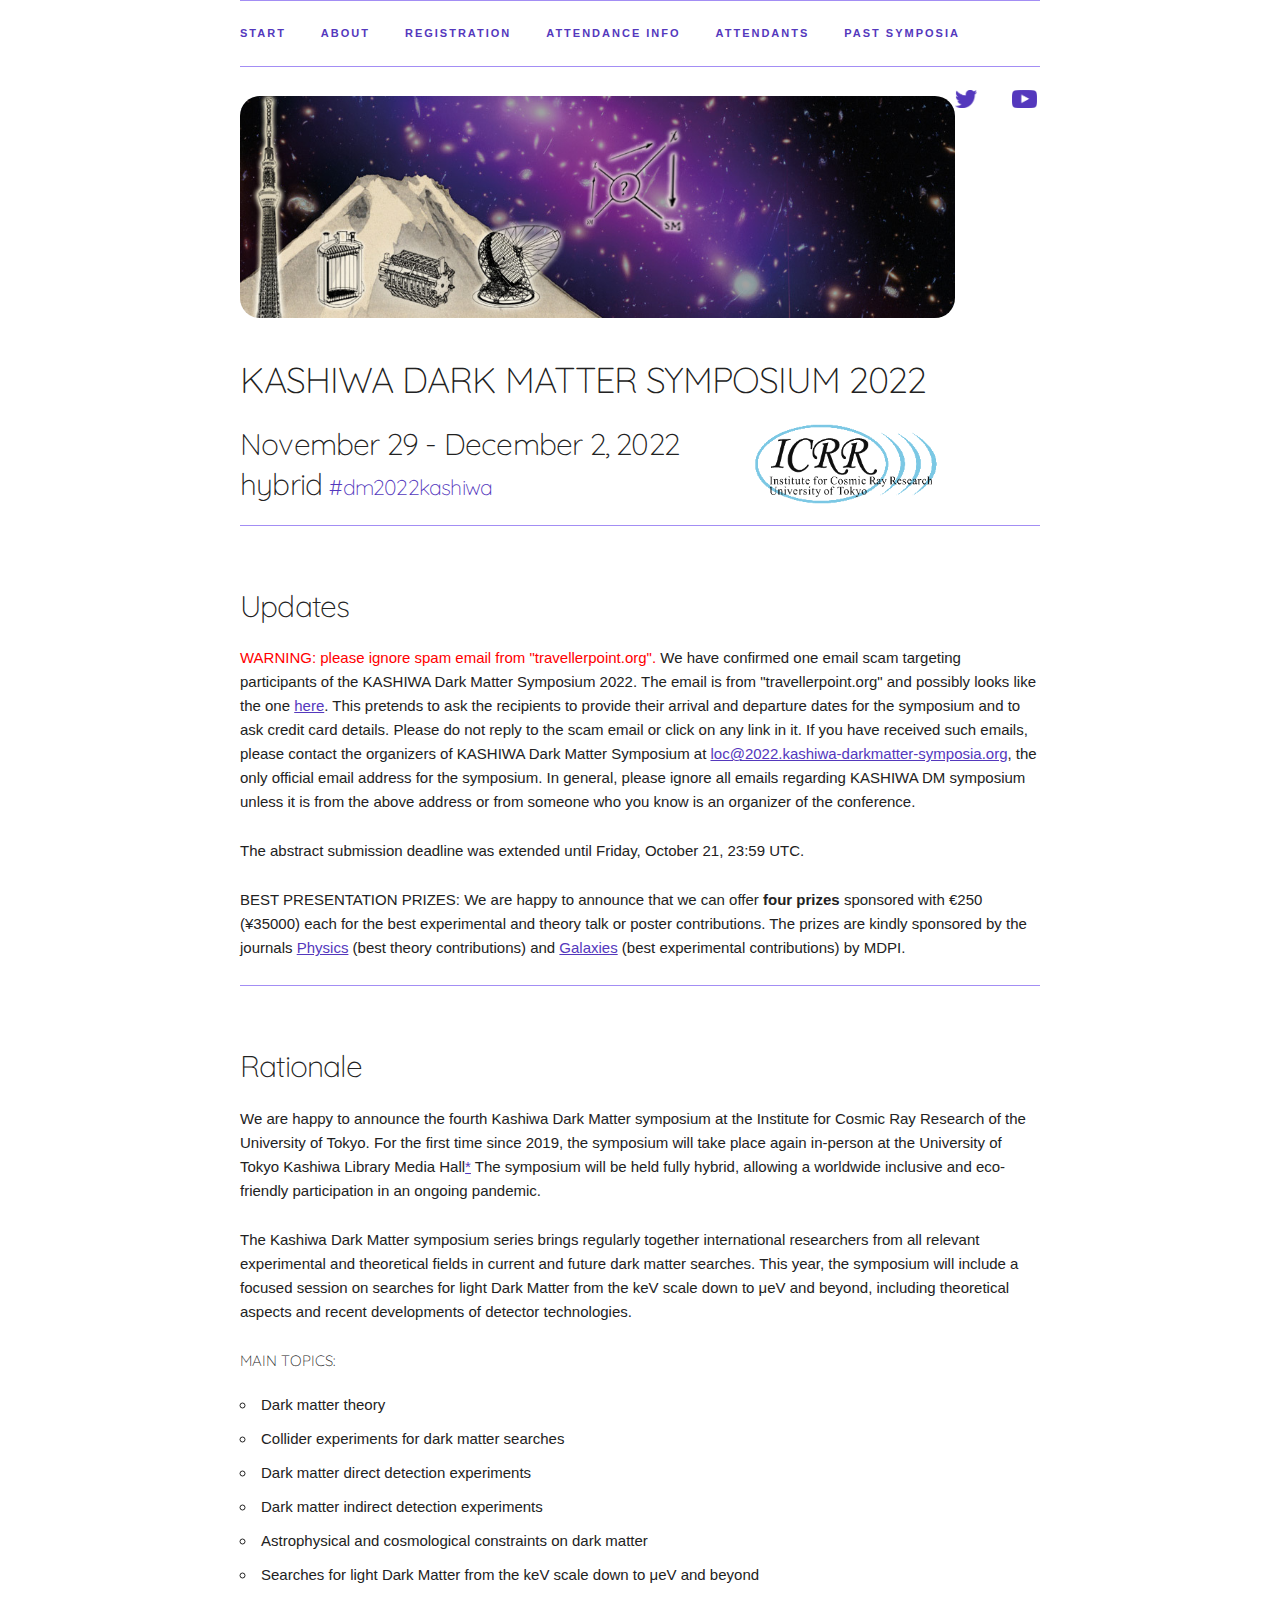
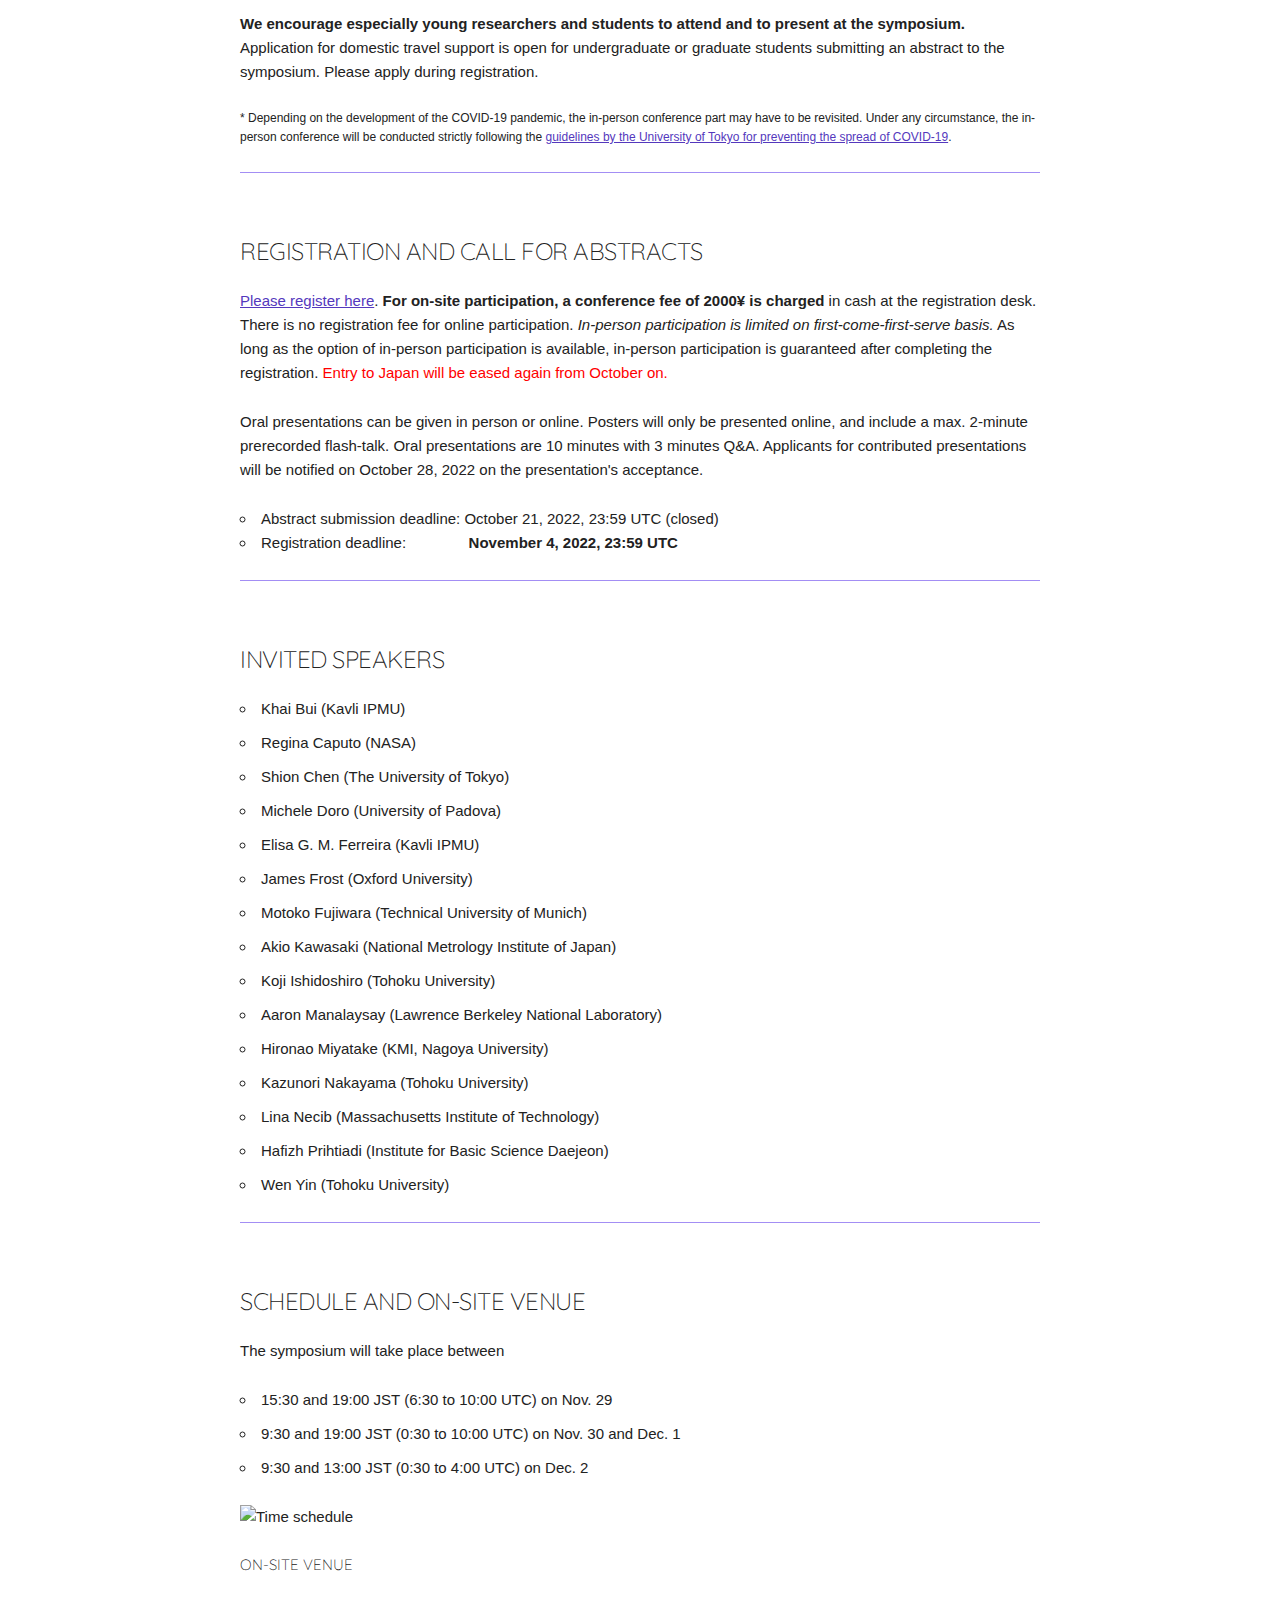
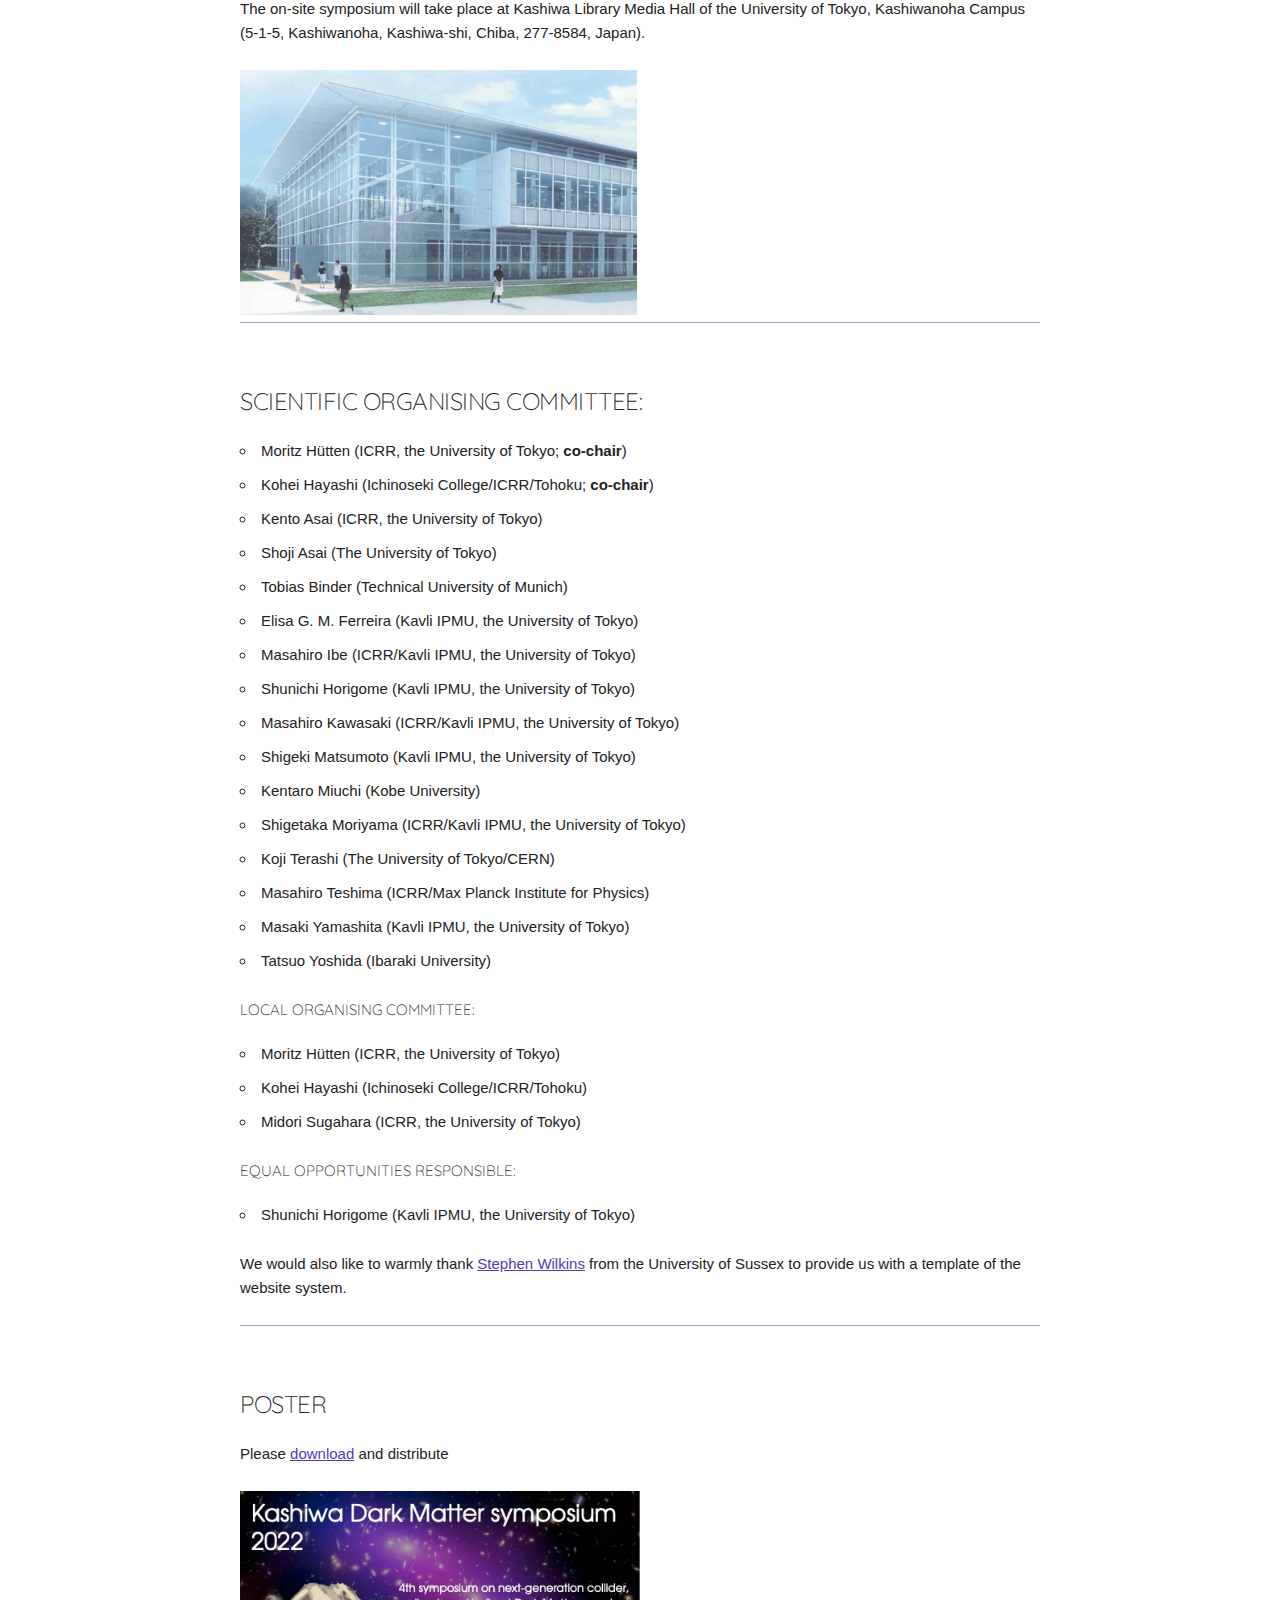
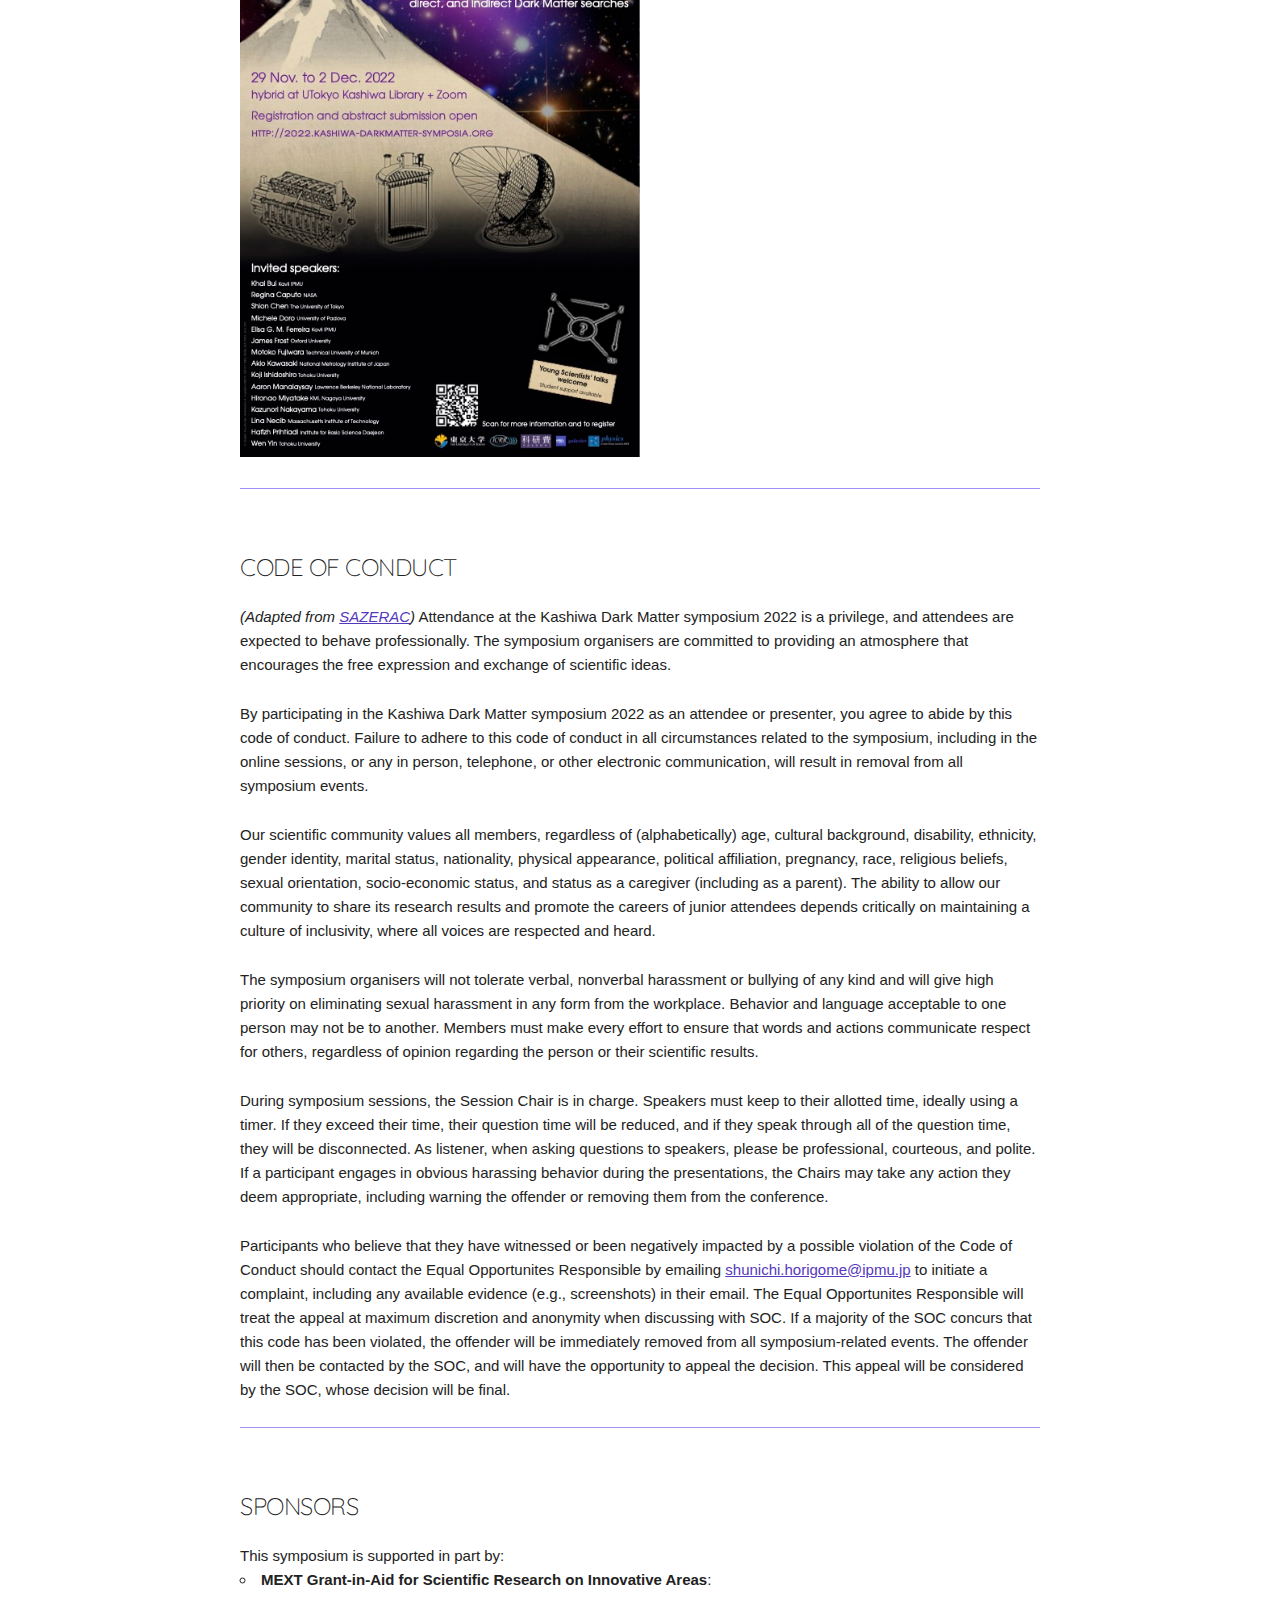
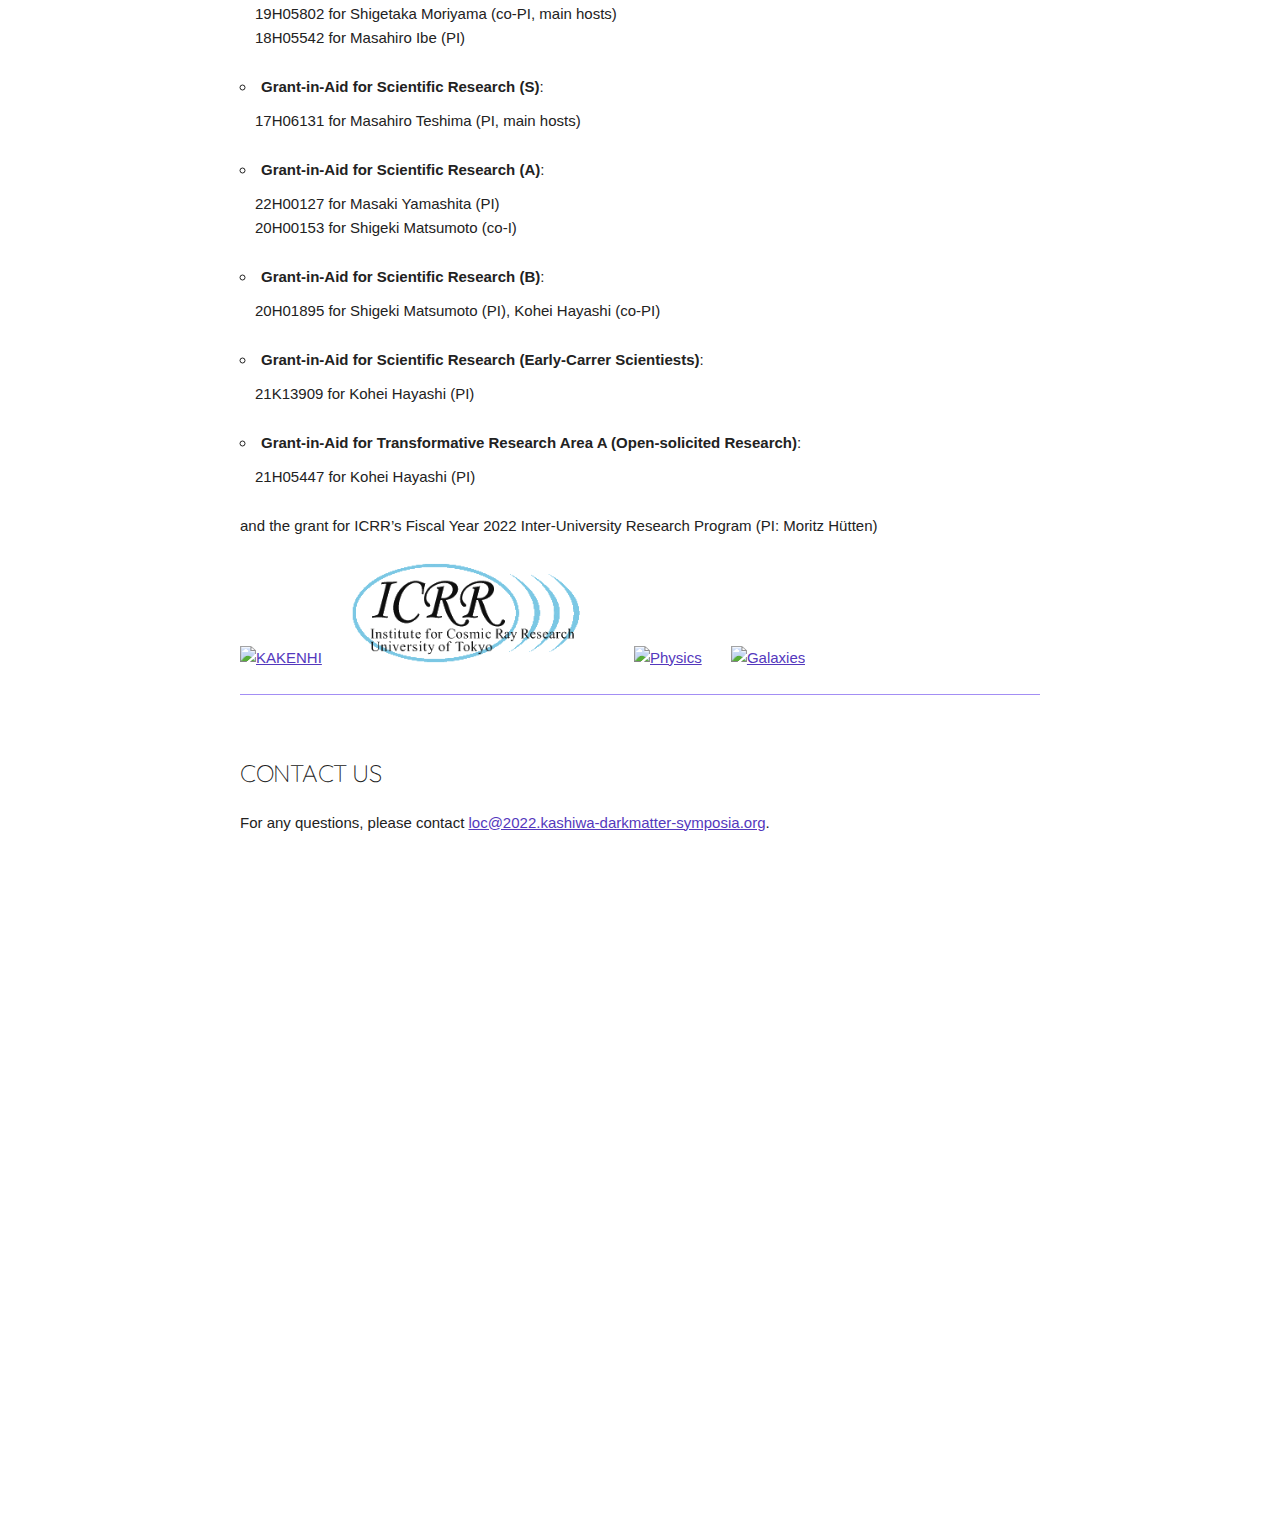
==== index.html @ 85df0cec "typo" ====
<!DOCTYPE html>
<html lang="en">
<head>

  <!-- Basic Page Needs
  –––––––––––––––––––––––––––––––––––––––––––––––––– -->
  <meta charset="utf-8">
  <title>Kashiwa DM Symposium 2022 </title>
  <meta name="description" content="">
  <meta name="author" content="">

  <!-- Mobile Specific Metas
  –––––––––––––––––––––––––––––––––––––––––––––––––– -->
  <meta name="viewport" content="width=device-width, initial-scale=1">

  <!-- FONT
  –––––––––––––––––––––––––––––––––––––––––––––––––– -->
  <link href="https://fonts.googleapis.com/css2?family=Raleway:wght@300;400;600&display=swap" rel="stylesheet">
  <link href="https://fonts.googleapis.com/css2?family=Quicksand:wght@500;700&display=swap" rel="stylesheet">
  <link href="https://fonts.googleapis.com/css2?family=Vidaloka&display=swap" rel="stylesheet">

  <!-- CSS
  –––––––––––––––––––––––––––––––––––––––––––––––––– -->
  <link rel="stylesheet" href="css/normalize.css">
  <link rel="stylesheet" href="css/skeleton.css">
  <link rel="stylesheet" href="css/custom.css">

  <!-- Scripts
  –––––––––––––––––––––––––––––––––––––––––––––––––– -->
  <script src="https://ajax.googleapis.com/ajax/libs/jquery/3.4.1/jquery.min.js"></script>
  <script src="https://google-code-prettify.googlecode.com/svn/loader/run_prettify.js"></script>
  <!-- <link rel="stylesheet" href="css/github-prettify-theme.css"> -->
  <script src="js/site.js"></script>

  <!-- Favicon
  –––––––––––––––––––––––––––––––––––––––––––––––––– -->
  <!-- <link rel="icon" type="image/png" href="dist/images/favicon.png"> -->

</head>
<body class="code-snippets-visible">

  <!-- Primary Page Layout
  –––––––––––––––––––––––––––––––––––––––––––––––––– -->
  <div class="container">

    <div class="navbar-spacer"></div>
    <nav class="navbar">
      <div class="container">
        <ul class="navbar-list">
          <li class="navbar-item"><a class="navbar-link" href="index.html">Start</a></li>
          <li class="navbar-item">
            <a class="navbar-link" href="#" data-popover="#aboutNavPopover">About</a>
            <div id="aboutNavPopover" class="popover">
              <ul class="popover-list">
                <!-- <li class="popover-item">
                  <a class="popover-link" href="index.html#Updates">Updates</a>
                </li>-->
                <li class="popover-item">
                  <a class="popover-link" href="index.html#introduction">Rationale</a>
                <li class="popover-item">
                  <a class="popover-link" href="registration.html">Registration</a>
                </li>
                </li>
                <li class="popover-item">
                  <a class="popover-link" href="index.html#highlights">Invited speakers</a>
                </li>
                <li class="popover-item">
                  <a class="popover-link" href="index.html#schedule">Schedule & venue</a>
                </li>
                 <li class="popover-item">
                  <a class="popover-link" href="index.html#poster">Poster</a>
                </li>
                <li class="popover-item">                
                  <a class="popover-link" href="index.html#SOC">SOC</a>
                </li>
                <li class="popover-item">
                  <a class="popover-link" href="index.html#conduct">Conduct</a>
                </li>
                <li class="popover-item">
                  <a class="popover-link" href="index.html#sponsors">Sponsors</a>
                </li>
                <li class="popover-item">
                  <a class="popover-link" href="index.html#contact">Contact</a>
                </li>
              </ul>
            </div>
          </li>

		<li class="navbar-item"><a class="navbar-link" href="registration.html">Registration</a></li>

		<li class="navbar-item">
            <a class="navbar-link" href="#" data-popover="#localNavPopover">Attendance info </a>
            <div id="localNavPopover" class="popover">
              <ul class="popover-list">
                <li class="popover-item">
                  <a class="popover-link" href="infos.html#directions">How to get to Kashiwa</a>
                </li>
                <li class="popover-item">
                             <a class="popover-link" href="infos.html#accomodation">Accomodation</a>
     </li>
                 <li class="popover-item">
                  <a class="popover-link" href="infos.html#catering">Catering</a>
                </li>
                 <li class="popover-item">
                  <a class="popover-link" href="infos.html#visa"k>Visa</a>
                </li>
                 <li class="popover-item">
                  <a class="popover-link" href="infos.html#wifi">Local Wifi</a>
                </li>
                 <li class="popover-item">
                  <a class="popover-link" href="infos.html#remote">Remote connection</a>
                </li>
              </ul>
            </div>
          </li>

	    <li class="navbar-item"><a class="navbar-link" href="participants.html">Attendants</a></li>

		<li class="navbar-item">
            <a class="navbar-link" href="#" data-popover="#pastNavPopover">Past symposia</a>
            <div id="pastNavPopover" class="popover">
              <ul class="popover-list">
                <li class="popover-item">
                  <a class="popover-link" href="http://2021.kashiwa-darkmatter-symposia.org" target=_blank>2021 Symposium</a>
                </li>
                <li class="popover-item">
                  <a class="popover-link" href="http://2020.kashiwa-darkmatter-symposia.org" target=_blank>2020 Symposium</a>
                </li>
                 <li class="popover-item">
                  <a class="popover-link" href="http://2019.kashiwa-darkmatter-symposia.org" target=_blank>2019 Symposium</a>
                </li>
              </ul>
            </div>
          </li>


        <li class="navbar-item" style="float:right; margin-right: -4%;"><a class="navbar-link" href="https://twitter.com/dm_kashiwa" target=_blank title="Twitter"><img src="images/twitter.png" width="22" style="vertical-align:middle; "  onmouseover="this.src='images/twitter_active.png'" 
onmouseout="this.src='images/twitter.png'"></a><a class="navbar-link" href="https://www.youtube.com/channel/UCpjf2aTgzFsVM5lXT6LpgqA" target=_blank title="Youtube channel"><img src="images/youtube.png" width="25" style="vertical-align:middle; "  onmouseover="this.src='images/youtube_active.png'" 
onmouseout="this.src='images/youtube.png'"></a></li>

        </ul>
      </div>
    </nav>



    <!-- Header -->
    <div class="docs-section" id="title">

      <!-- <div class="banner_container">
        <img src="images/banner.jpg" alt="Artist’s impression of galaxies at the end of the era of reionisation [Credit: ESO/M. Kornmesser]" style="width:100%;">
        <div class="banner_text">SAZERAC</div>
      </div> -->


      <div class='title'>
        <img style="border-radius: 20px 20px 20px 20px;" src="images/header_website.jpg" width="100%" padding=10%>
      </div>


        <h3 class="docs-header" style="padding: 70px  0px 0px 0px;">Kashiwa Dark Matter symposium 2022</h3>


 <div  style="display: table; clear: both;">
  <div style="  float: left;
  width: 80%;">
      <h4 style="width: 90%;">November 29 - December 2, 2022 <br> hybrid  <a href="https://twitter.com/search?q=%23dm2022kashiwa" target=_blank style="text-decoration: none;font-size:16pt">#dm2022kashiwa</a></h4></div>
  <div  style="float: left; width: 20%;"><a href="http://www.icrr.u-tokyo.ac.jp/en/" target=_blank ><img src="images/logo_icrr.png" alt="ICRR" style="height:80px"></a></div>
</div> 
 
      <!-- <h4></h4> -->
      <!-- <img width="100%" src="images/mugshot.jpg"> -->

      <div class="docs-section" id="updates">
      <h4>Updates</h4>
      
      <p> <span style='color:red;'> WARNING: please ignore spam email from "travellerpoint.org".</span>
We have confirmed one email scam targeting participants of the KASHIWA Dark Matter Symposium 2022.
The email is from "travellerpoint.org" and possibly looks like the one <a href="data/scam_example.txt">here</a>. This pretends to ask the recipients to provide their arrival and departure dates for the symposium and to ask credit card details. Please do not reply to the scam email or click on any link in it. If you have received such emails, please contact the organizers of KASHIWA Dark Matter Symposium at <a href="mailto:loc@2022.kashiwa-darkmatter-symposia.org">loc@2022.kashiwa-darkmatter-symposia.org</a>, the only official email address for the symposium.

In general, please ignore all emails regarding KASHIWA DM symposium unless it is from the above address or from someone who you know is an organizer of the conference.
      </p>
      
      
      <p> The abstract submission deadline was extended until Friday, October 21, 23:59 UTC.</p>

      <p>BEST PRESENTATION PRIZES: We are happy to announce that we can offer <b>four prizes</b> sponsored with &euro;250 (&yen;35000) each for the best experimental and theory talk or poster contributions. The prizes are kindly sponsored by the journals <a href="https://www.mdpi.com/journal/physics" target=_blank>Physics</a> (best theory contributions) and <a href="https://www.mdpi.com/journal/galaxies" target=_blank>Galaxies</a> (best experimental contributions) by MDPI.</p>

          <div class="docs-section" id="introduction">
      <h4>Rationale</h4>

      <p>We are happy to announce the fourth Kashiwa Dark Matter symposium at the Institute for Cosmic Ray Research of the University of Tokyo. For the first time since 2019, the symposium will take place again in-person at the University of Tokyo Kashiwa Library Media Hall<a href=#caveats>*</a> The symposium will be held fully hybrid, allowing a worldwide inclusive and eco-friendly participation in an ongoing pandemic.</p>
      <p>The Kashiwa Dark Matter symposium series brings regularly together international researchers from all relevant experimental and theoretical fields in current and future dark matter searches. This year, the symposium will include a focused session on searches for light Dark Matter from the keV scale down to μeV and beyond, including theoretical aspects and recent developments of detector technologies.</p>

      <h6 class="docs-header">Main Topics:</h6>
      <ul>
          <li>Dark matter theory</li>
          <li>Collider experiments for dark matter searches</li>
          <li>Dark matter direct detection experiments</li>
          <li>Dark matter indirect detection experiments</li>
          <li>Astrophysical and cosmological constraints on dark matter</li>
          <li id="caveats">Searches for light Dark Matter from the keV scale down to μeV and beyond</li>
      </ul>

      <p><b>We encourage especially young researchers and students to attend and to present at the symposium.</b></br>Application for domestic travel support is open for undergraduate or graduate students submitting an abstract to the symposium. Please apply during registration.</p>

<p style="font-size:12px;">* Depending on the development of the COVID-19 pandemic, the in-person conference part may have to be revisited. Under any circumstance, the in-person conference will be conducted strictly following the <a href=https://www.u-tokyo.ac.jp/content/400189617.pdf target=_blank>guidelines by the University of Tokyo for preventing the spread of COVID-19</a>.</p>

    <!-- remove </div> here by purpose, it reduces spacing between sections -->

    <!-- Schedule -->
    <div class="docs-section" id="call_registration">
      <h5 class="docs-header">Registration and call for abstracts</h5>

      <p><a href="registration.html"> Please register here</a>. <b>For on-site participation, a conference fee of 2000¥ is charged</b> in cash at the registration desk. There is no registration fee for online participation. <i>In-person participation is limited on first-come-first-serve basis.</i> As long as the option of in-person participation is available, in-person participation is guaranteed after completing the registration. <span style='color:red;'>Entry to Japan will be eased again from October on.</span>

      <!-- <p><a href="registration.html"> Please submit a contributed talk or poster presentation over the registration form</a>. Please note that you can submit a registration without an abstract, and add an application for a contributed presentation later until the abstract submission deadline.</p> -->


      <p>Oral presentations can be given in person or online. Posters will only be presented online, and include a max. 2-minute prerecorded flash-talk. Oral presentations are 10 minutes with 3 minutes Q&A. Applicants for contributed presentations will be notified on October 28, 2022 on the presentation's acceptance.</p>

      <ul>
                <li style="margin: -0px 0;">Abstract submission deadline:  October 21, 2022, 23:59 UTC (closed)</li>
                <li style="margin: -0px 0;">Registration deadline:&nbsp;&nbsp;&nbsp;&nbsp;&nbsp;&nbsp;&nbsp;&nbsp;&nbsp;&nbsp;&nbsp;&nbsp;&nbsp;&nbsp;&nbsp;<b>November 4, 2022, 23:59 UTC</b></li>
      </ul>

     <!--  <p style='color:red;'>Please note that entering Japan from overseas, due to COVID-19, is currently not possible for non-residents without a visa. We are unfortunately not able to support visa issuance except for invited speakers.</p>--> 

    <div class="docs-section" id="highlights">
      <h5 class="docs-header">Invited speakers</h5>
        <ul>
          <li>Khai Bui (Kavli IPMU)                            </li>
          <li>Regina Caputo (NASA)                             </li>
          <li>Shion Chen (The University of Tokyo)             </li>
          <li>Michele Doro (University of Padova)              </li>
          <li>Elisa G. M. Ferreira (Kavli IPMU)                </li>
          <li>James Frost (Oxford University)                  </li>
          <li>Motoko Fujiwara (Technical University of Munich) </li>
          <li>Akio Kawasaki (National Metrology Institute of Japan)</li>
          <li>Koji Ishidoshiro (Tohoku University)             </li>
          <li>Aaron Manalaysay (Lawrence Berkeley National Laboratory)</li>
          <li>Hironao Miyatake (KMI, Nagoya University)        </li>
          <li>Kazunori Nakayama (Tohoku University)            </li>
          <li>Lina Necib (Massachusetts Institute of Technology) </li>
          <li>Hafizh Prihtiadi (Institute for Basic Science 	Daejeon)</li>
          <li>Wen Yin (Tohoku University)                      </li>
        </ul>
        
    <!-- Schedule -->
    <div class="docs-section" id="schedule">
      <h5 class="docs-header">Schedule and on-site venue</h5>

<p>The symposium will take place between </p>
<ul>
<li>15:30 and 19:00 JST (6:30 to 10:00 UTC) on Nov. 29</li>
<li>9:30 and 19:00 JST (0:30 to 10:00 UTC) on Nov. 30 and Dec. 1</li>
<li>9:30 and 13:00 JST (0:30 to 4:00 UTC) on Dec. 2</li>
</ul>

<img src="images/schedule.jpg" width="100%" alt="Time schedule">
<br><br>

<h6 class="docs-header">On-site venue</h6>

<p>The on-site symposium will take place at Kashiwa Library Media Hall of
the University of Tokyo, Kashiwanoha Campus (5-1-5, Kashiwanoha,
Kashiwa-shi, Chiba, 277-8584, Japan).</p>

    <img src="images/library_eyecatch_kashiwa.png" width="49.6%" alt="Kashiwa Library">
    <iframe src="https://www.google.com/maps/embed?pb=!1m14!1m8!1m3!1d3231.9182014773405!2d139.935685!3d35.900019!3m2!1i1024!2i768!4f13.1!3m3!1m2!1s0x0%3A0x7e8f5ca399125e4c!2z5p2x5Lqs5aSn5a2m5p-P5Zuz5pu46aSo!5e0!3m2!1sja!2sus!4v1662451414880!5m2!1sja!2sus" height="245" style="border:0;" allowfullscreen="" loading="lazy" referrerpolicy="no-referrer-when-downgrade" width="49.6%"></iframe>

      <div class="docs-section" id="SOC">

        <h5 class="docs-header">Scientific Organising Committee:</h5>
        <ul>
          <li>Moritz Hütten (ICRR, the University of Tokyo; <b>co-chair</b>)</li>
          <li>Kohei Hayashi (Ichinoseki College/ICRR/Tohoku; <b>co-chair</b>)</li>
          <li>Kento Asai (ICRR, the University of Tokyo)</li>
          <li>Shoji Asai (The University of Tokyo)</li>
          <li>Tobias Binder (Technical University of Munich)</li>
          <li>Elisa G. M. Ferreira (Kavli IPMU, the University of Tokyo)</li>
          <li>Masahiro Ibe (ICRR/Kavli IPMU, the University of Tokyo)</li>
          <li>Shunichi Horigome (Kavli IPMU, the University of Tokyo)</li>
          <li>Masahiro Kawasaki (ICRR/Kavli IPMU, the University of Tokyo)</li>
          <li>Shigeki Matsumoto (Kavli IPMU, the University of Tokyo)</li>
          <li>Kentaro Miuchi (Kobe University)</li>
          <li>Shigetaka Moriyama (ICRR/Kavli IPMU, the University of Tokyo)</li>
          <li>Koji Terashi (The University of Tokyo/CERN)</li>
          <li>Masahiro Teshima (ICRR/Max Planck Institute for Physics)</li>
          <li>Masaki Yamashita (Kavli IPMU, the University of Tokyo)</li>
          <li>Tatsuo Yoshida (Ibaraki University)</li>
        </ul>


        <h6 class="docs-header">Local Organising Committee:</h6>
        <!-- <p> The LOC is responsible for organisational and technical aspects</p> including website development, video editting, and moderating the Slack workspace.</p>-->
        <ul>
          <li>Moritz H&uuml;tten (ICRR, the University of Tokyo)</li>
          <li>Kohei Hayashi (Ichinoseki College/ICRR/Tohoku)</li>
          <li>Midori Sugahara (ICRR, the University of Tokyo)</li>
        </ul>
      
        <h6 class="docs-header">Equal Opportunities Responsible:</h6>
        <ul>
          <li>Shunichi Horigome (Kavli IPMU, the University of Tokyo)</li>
        </ul>
        
        <p> We would also like to warmly thank <a href="http://www.stephenwilkins.co.uk">Stephen Wilkins</a> from the University of Sussex to provide us with a template of the website system.</p>

    <div class="docs-section" id="poster">
      <h5 class="docs-header">Poster</h5>
      <p> Please <a href="images/poster_kashiwa2022.pdf">download</a> and distribute</p>
      <a href="images/poster_kashiwa2022.pdf">
    <img src="images/poster_kashiwa2022.jpg" width="50%" alt="Please download and distribute">
</a><br><br>

    <div class="docs-section" id="conduct">
      <h5 class="docs-header">Code of Conduct</h5>

      <p><i>(Adapted from <a href="http://sazerac-conference.org/">SAZERAC</a>)</i> Attendance at the Kashiwa Dark Matter symposium 2022 is a privilege, and attendees are expected to behave professionally. The symposium organisers are committed to providing an atmosphere that encourages the free expression and exchange of scientific ideas.</p>

      <p>By participating in the Kashiwa Dark Matter symposium 2022 as an attendee or presenter, you agree to abide by this code of conduct.  Failure to adhere to this code of conduct in all circumstances related to the symposium, including in the online sessions, or any in person, telephone, or other electronic communication, will result in removal from all symposium events.</p>

      <p>Our scientific community values all members, regardless of (alphabetically) age, cultural background, disability, ethnicity, gender identity, marital status, nationality, physical appearance, political affiliation, pregnancy, race, religious beliefs, sexual orientation, socio-economic status, and status as a caregiver (including as a parent).  The ability to allow our community to share its research results and promote the careers of junior attendees depends critically on maintaining a culture of inclusivity, where all voices are respected and heard.</p>

      <p>The symposium organisers will not tolerate verbal, nonverbal harassment or bullying of any kind and will give high priority on eliminating sexual harassment in any form from the workplace. Behavior and language acceptable to one person may not be to another. <!--Unwelcome attention, threatening or abusive language, insulting, hurtful, or disrespectful comments, are strictly banned from SAZERAC.--> Members must make every effort to ensure that words and actions communicate respect for others, regardless of opinion regarding the person or their scientific results.</p>

    <!--   <p>The symposium organisers place a high priority on eliminating sexual harassment in any form from the workplace.  As a rule, sexual advancements should not take place in any professional setting. Participants should be especially conscientious of real or perceived power gradients such as seniority, status, or reputation, that may place a counterpart in a vulnerable position.</p>

       <p>SAZERAC is not a public event.  All attendees must register via the website, and should not share the connection information to Zoom or Slack with non-registered people.  When connecting to Zoom or slack, all attendees should use their own name, and not attempt to misrepresent themselves.</p>--> 

      <p>During symposium sessions, the Session Chair is in charge.  Speakers must keep to their allotted time, ideally using a timer.  If they exceed their time, their question time will be reduced, and if they speak through all of the question time, they will be disconnected. As listener, when asking questions to speakers, please be professional, courteous, and polite.  If a participant engages in obvious harassing behavior during the presentations, the Chairs may take any action they deem appropriate, including warning the offender or removing them from the conference.</p>

      <p>Participants who believe that they have witnessed or been negatively impacted by a possible violation of the Code of Conduct should contact the Equal Opportunites Responsible by emailing <a href="mailto:shunichi.horigome@ipmu.jp">shunichi.horigome@ipmu.jp</a> to initiate a complaint, including any available evidence (e.g., screenshots) in their email. The Equal Opportunites Responsible will treat the appeal at maximum discretion and anonymity when discussing with SOC. If a majority of the SOC concurs that this code has been violated, the offender will be immediately removed from all symposium-related events.  The offender will then be contacted by the SOC, and will have the opportunity to appeal the decision.  This appeal will be considered by the SOC, whose decision will be final.</p>


    <div class="docs-section" id="sponsors">
      <h5 class="docs-header">Sponsors</h5>
      <ul>This symposium is supported in part by:
          <li><b>MEXT Grant-in-Aid for Scientific Research on Innovative Areas</b>:</li>
          <p style="padding-left:1em">
                     19H05802 for Shigetaka Moriyama (co-PI, main hosts)
                     <br>18H05542 for Masahiro Ibe (PI)
                 </p>
          <li><b>Grant-in-Aid for Scientific Research (S)</b>:</li>
                 <p style="padding-left:1em">
                     17H06131 for Masahiro Teshima (PI, main hosts)
                 </p>
          <li><b>Grant-in-Aid for Scientific Research (A)</b>:</li>
                 <p style="padding-left:1em">
                     22H00127 for Masaki Yamashita (PI)
                     <br> 20H00153 for Shigeki Matsumoto (co-I)
                 </p>
          <li><b>Grant-in-Aid for Scientific Research (B)</b>:</li>
                 <p style="padding-left:1em">
                     20H01895 for Shigeki Matsumoto (PI), Kohei Hayashi (co-PI)
                 </p>
          <li><b>Grant-in-Aid for Scientific Research (Early-Carrer Scientiests)</b>:</li>
                 <p style="padding-left:1em">
                     21K13909 for Kohei Hayashi (PI)
                 </p>
          <li><b>Grant-in-Aid for Transformative Research Area A (Open-solicited Research)</b>:</li>
                 <p style="padding-left:1em">
                     21H05447 for Kohei Hayashi (PI)
                 </p>
                 and the grant for ICRR’s Fiscal Year 2022 Inter-University Research Program (PI: Moritz Hütten)
        </ul>

 <a href="https://www.jsps.go.jp/english/" target=_blank ><img src="images/whiteKAKENHIlogoL_jp.png" alt="KAKENHI" style="height:100px"></a>&nbsp;&nbsp;&nbsp;&nbsp;&nbsp;&nbsp; <a href="http://www.icrr.u-tokyo.ac.jp/en/" target=_blank><img src="images/logo_icrr.png" alt="ICRR" style="height:100px"></a></a>&nbsp;&nbsp;&nbsp;&nbsp;&nbsp;&nbsp; <a href="https://www.mdpi.com/journal/physics" target=_blank><img src="images/Physics_MDPI.png" alt="Physics" style="height:100px"></a></a>&nbsp;&nbsp;&nbsp;&nbsp;&nbsp;&nbsp; <a href="https://www.mdpi.com/journal/galaxies" target=_blank><img src="images/galaxies_partnership-01.png" alt="Galaxies" style="height:100px"></a><br><br>


    <div class="docs-section" id="contact">
      <h5 class="docs-header">Contact Us</h5>
      <p>For any questions, please contact <a href="mailto:loc@2022.kashiwa-darkmatter-symposia.org">loc@2022.kashiwa-darkmatter-symposia.org</a>.</p>
    </div>




  </div>

<button class="button-top">&#8679;</button>
<!-- End Document
  –––––––––––––––––––––––––––––––––––––––––––––––––– -->
</body>
</html>
---- css/skeleton.css ----
/*
* Skeleton V2.0.4
* Copyright 2014, Dave Gamache
* www.getskeleton.com
* Free to use under the MIT license.
* http://www.opensource.org/licenses/mit-license.php
* 12/29/2014
*/


/* Table of contents
––––––––––––––––––––––––––––––––––––––––––––––––––
- Grid
- Base Styles
- Typography
- Links
- Buttons
- Forms
- Lists
- Code
- Tables
- Spacing
- Utilities
- Clearing
- Media Queries
*/

html {background-color: #fff}


/* Grid
–––––––––––––––––––––––––––––––––––––––––––––––––– */
.container {
  position: relative;
  width: 100%;
  max-width: 960px;
  margin: 0 auto;
  padding: 0 20px;
  box-sizing: border-box; 
  }
.column,
.columns {
  width: 100%;
  float: left;
  box-sizing: border-box; }

/* For devices larger than 400px */
@media (min-width: 400px) {
  .container {
    width: 85%;
    padding: 0; }
}

/* For devices larger than 550px */
@media (min-width: 550px) {
  .container {
    width: 80%; }
  .column,
  .columns {
    margin-left: 4%; }
  .column:first-child,
  .columns:first-child {
    margin-left: 0; }

  .one.column,
  .one.columns                    { width: 4.66666666667%; }
  .two.columns                    { width: 13.3333333333%; }
  .three.columns                  { width: 22%;            }
  .four.columns                   { width: 30.6666666667%; }
  .five.columns                   { width: 39.3333333333%; }
  .six.columns                    { width: 48%;            }
  .seven.columns                  { width: 56.6666666667%; }
  .eight.columns                  { width: 65.3333333333%; }
  .nine.columns                   { width: 74.0%;          }
  .ten.columns                    { width: 82.6666666667%; }
  .eleven.columns                 { width: 91.3333333333%; }
  .twelve.columns                 { width: 100%; margin-left: 0; }

  .one-third.column               { width: 30.6666666667%; }
  .two-thirds.column              { width: 65.3333333333%; }

  .one-half.column                { width: 48%; }

  /* Offsets */
  .offset-by-one.column,
  .offset-by-one.columns          { margin-left: 8.66666666667%; }
  .offset-by-two.column,
  .offset-by-two.columns          { margin-left: 17.3333333333%; }
  .offset-by-three.column,
  .offset-by-three.columns        { margin-left: 26%;            }
  .offset-by-four.column,
  .offset-by-four.columns         { margin-left: 34.6666666667%; }
  .offset-by-five.column,
  .offset-by-five.columns         { margin-left: 43.3333333333%; }
  .offset-by-six.column,
  .offset-by-six.columns          { margin-left: 52%;            }
  .offset-by-seven.column,
  .offset-by-seven.columns        { margin-left: 60.6666666667%; }
  .offset-by-eight.column,
  .offset-by-eight.columns        { margin-left: 69.3333333333%; }
  .offset-by-nine.column,
  .offset-by-nine.columns         { margin-left: 78.0%;          }
  .offset-by-ten.column,
  .offset-by-ten.columns          { margin-left: 86.6666666667%; }
  .offset-by-eleven.column,
  .offset-by-eleven.columns       { margin-left: 95.3333333333%; }

  .offset-by-one-third.column,
  .offset-by-one-third.columns    { margin-left: 34.6666666667%; }
  .offset-by-two-thirds.column,
  .offset-by-two-thirds.columns   { margin-left: 69.3333333333%; }

  .offset-by-one-half.column,
  .offset-by-one-half.columns     { margin-left: 52%; }

}


/* Base Styles
–––––––––––––––––––––––––––––––––––––––––––––––––– */
/* NOTE
html is set to 62.5% so that all the REM measurements throughout Skeleton
are based on 10px sizing. So basically 1.5rem = 15px :) */
html {
  font-size: 62.5%; }
body {
  font-size: 1.5em; /* currently ems cause chrome bug misinterpreting rems on body element */
  line-height: 1.6;
  font-weight: 400;
  font-family:TeX Gyre Adventor,Avantgarde,sans-serif;
  color: #222; }


/* Typography
–––––––––––––––––––––––––––––––––––––––––––––––––– */
h1, h2, h3, h4, h5, h6 {
  margin-top: 0;
  margin-bottom: 2rem;
  font-weight: 300; }
h1 { font-size: 4.0rem; line-height: 1.2;  letter-spacing: -.1rem; font-family: 'Quicksand', sans-serif;}
h2 { font-size: 3.6rem; line-height: 1.25; letter-spacing: -.1rem; font-family: 'Quicksand', sans-serif;}
h3 { font-size: 3.0rem; line-height: 1.3;  letter-spacing: -.1rem; font-family: 'Quicksand', sans-serif;}
h4 { font-size: 2.4rem; line-height: 1.35; letter-spacing: -.08rem; font-family: 'Quicksand', sans-serif;}
h5 { font-size: 1.8rem; line-height: 1.5;  letter-spacing: -.05rem; font-family: 'Quicksand', sans-serif;}
h6 { font-size: 1.5rem; line-height: 1.6;  letter-spacing: 0; font-family: 'Quicksand', sans-serif;}

/* Larger than phablet */
@media (min-width: 550px) {
  h1 { font-size: 10.0rem; }
  h2 { font-size: 4.2rem; }
  h3 { font-size: 3.6rem; }
  h4 { font-size: 3.0rem; }
  h5 { font-size: 2.4rem; }
  h6 { font-size: 1.5rem; }
}

p {
  margin-top: 0; }


/* Links
–––––––––––––––––––––––––––––––––––––––––––––––––– */
a {
  color: #5438bd; }
a:hover {
  color: #a38ef3; }


/* Buttons
–––––––––––––––––––––––––––––––––––––––––––––––––– */
.button,
button,
input[type="submit"],
input[type="reset"],
input[type="button"] {
  display: inline-block;
  height: 20px;
  padding: 0 30px;
  color: #555;
  text-align: center;
  font-size: 11px;
  font-weight: 600;
  line-height: 20px;
  letter-spacing: .1rem;
  text-transform: uppercase;
  text-decoration: none;
  white-space: nowrap;
  background-color: transparent;
  border-radius: 4px;
  border: 1px solid #bbb;
  cursor: pointer;
  box-sizing: border-box; }
.button:hover,
button:hover,
input[type="submit"]:hover,
input[type="reset"]:hover,
input[type="button"]:hover,
.button:focus,
button:focus,
input[type="submit"]:focus,
input[type="reset"]:focus,
input[type="button"]:focus {
  color: #333;
  border-color: #888;
  outline: 0; }
.button.button-primary,
button.button-primary,
input[type="submit"].button-primary,
input[type="reset"].button-primary,
input[type="button"].button-primary {
  color: #FFF;
  background-color: #a38ef3;
  border-color: #a38ef3; }
.button.button-primary:hover,
button.button-primary:hover,
input[type="submit"].button-primary:hover,
input[type="reset"].button-primary:hover,
input[type="button"].button-primary:hover,
.button.button-primary:focus,
button.button-primary:focus,
input[type="submit"].button-primary:focus,
input[type="reset"].button-primary:focus,
input[type="button"].button-primary:focus {
  color: #FFF;
  background-color: #1EAEDB;
  border-color: #1EAEDB; }


/* Forms
–––––––––––––––––––––––––––––––––––––––––––––––––– */
input[type="email"],
input[type="number"],
input[type="search"],
input[type="text"],
input[type="tel"],
input[type="url"],
input[type="password"],
textarea,
select {
  height: 38px;
  padding: 6px 10px; /* The 6px vertically centers text on FF, ignored by Webkit */
  background-color: #fff;
  border: 1px solid #D1D1D1;
  border-radius: 4px;
  box-shadow: none;
  box-sizing: border-box; }
/* Removes awkward default styles on some inputs for iOS */
input[type="email"],
input[type="number"],
input[type="search"],
input[type="text"],
input[type="tel"],
input[type="url"],
input[type="password"],
textarea {
  -webkit-appearance: none;
     -moz-appearance: none;
          appearance: none; }
textarea {
  min-height: 65px;
  padding-top: 6px;
  padding-bottom: 6px; }
input[type="email"]:focus,
input[type="number"]:focus,
input[type="search"]:focus,
input[type="text"]:focus,
input[type="tel"]:focus,
input[type="url"]:focus,
input[type="password"]:focus,
textarea:focus,
select:focus {
  border: 1px solid #a38ef3;
  outline: 0; }
label,
legend {
  display: block;
  margin-bottom: .5rem;
  font-weight: 600; }
fieldset {
  padding: 0;
  border-width: 0; }
input[type="checkbox"],
input[type="radio"] {
  display: inline; }
label > .label-body {
  display: inline-block;
  margin-left: .5rem;
  font-weight: normal; }


/* Lists
–––––––––––––––––––––––––––––––––––––––––––––––––– */
ul {
  list-style: circle inside; }
ol {
  list-style: decimal inside; }
ol, ul {
  padding-left: 0;
  margin-top: 0; }
ul ul,
ul ol,
ol ol,
ol ul {
  margin: 1.5rem 0 1.5rem 3rem;
  font-size: 90%; }
li {
  margin-bottom: 1rem; }


/* Code
–––––––––––––––––––––––––––––––––––––––––––––––––– */
code {
  padding: .2rem .5rem;
  margin: 0 .2rem;
  font-size: 90%;
  white-space: nowrap;
  background: #F1F1F1;
  border: 1px solid #E1E1E1;
  border-radius: 4px; }
pre > code {
  display: block;
  padding: 1rem 1.5rem;
  white-space: pre; }


/* Tables
–––––––––––––––––––––––––––––––––––––––––––––––––– */
th,
td {
  padding: 12px 15px;
  text-align: left;
  border-bottom: 1px solid #E1E1E1;
  }
th:first-child,
td:first-child {
  padding-left: 0; }
th:last-child,
td:last-child {
  padding-right: 0; }


/* Spacing
–––––––––––––––––––––––––––––––––––––––––––––––––– */
button,
.button {
  margin-bottom: 1rem; }
input,
textarea,
select,
fieldset {
  margin-bottom: 1.5rem; }
pre,
blockquote,
dl,
figure,
table,
p,
ul,
ol,
form {
  margin-bottom: 2.5rem; }


/* Utilities
–––––––––––––––––––––––––––––––––––––––––––––––––– */
.u-full-width {
  width: 100%;
  box-sizing: border-box; }
.u-max-full-width {
  max-width: 100%;
  box-sizing: border-box; }
.u-pull-right {
  float: right; }
.u-pull-left {
  float: left; }


/* Misc
–––––––––––––––––––––––––––––––––––––––––––––––––– */
hr {
  margin-top: 3rem;
  margin-bottom: 3.5rem;
  border-width: 0;
  border-top: 1px solid #E1E1E1; }


/* Clearing
–––––––––––––––––––––––––––––––––––––––––––––––––– */

/* Self Clearing Goodness */
.container:after,
.row:after,
.u-cf {
  content: "";
  display: table;
  clear: both; }


/* Media Queries
–––––––––––––––––––––––––––––––––––––––––––––––––– */
/*
Note: The best way to structure the use of media queries is to create the queries
near the relevant code. For example, if you wanted to change the styles for buttons
on small devices, paste the mobile query code up in the buttons section and style it
there.
*/


/* Larger than mobile */
@media (min-width: 400px) {}

/* Larger than phablet (also point when grid becomes active) */
@media (min-width: 550px) {}

/* Larger than tablet */
@media (min-width: 750px) {}

/* Larger than desktop */
@media (min-width: 1000px) {}

/* Larger than Desktop HD */
@media (min-width: 1200px) {}
---- css/custom.css ----
/* Container holding the image and the text */
.banner_container {
  position: relative;
  text-align: center;
  color: white;
}

/* Centered text */
.banner_text {
  position: absolute;
  top: 50%;
  left: 1%;
  transform: translate(0, -50%);
  color: #FFF;
  font-family: 'Vidaloka', serif;
  font-size: 100px;
}


.title {
  font-family: 'Vidaloka', serif;
  font-size: 80px;
}

div.title {
  height: 160px;
  display: flex;
  align-items: center }
div.title p {
  font-family: 'Vidaloka', serif;
  font-size: 120px;
  margin: 0 }




.red {
    color:red;
}


h1 {
  font-family: 'Vidaloka', serif;
}

.social {
  height: 40px;
  padding: 5px;
  opacity: 0.5;
  display: inline-block;
}
.social:hover {
  opacity: 1.0;
}

.logo {
  height: 75px;
  padding: 5px;
  opacity: 0.5;
  display: inline-block;
}
.logo:hover {
  opacity: 1.0;
}

.container {
  max-width: 800px; }
.header {
  margin-top: 6rem;
  text-align: center; }
.value-prop {
  margin-top: 1rem; }
.value-props {
  margin-top: 4rem;
  margin-bottom: 4rem; }
.docs-header {
  text-transform: uppercase;
  /* font-size: 1.4rem;
  letter-spacing: .2rem; */
  /* font-weight: 600;  */
}
.docs-section {
  border-top: 1px solid #a38ef4;
  padding: 4rem 0;
  margin-bottom: 0;}
.value-img {
  display: block;
  text-align: center;
  margin: 2.5rem auto 0; }
.example-grid .column,
.example-grid .columns {
  background: #a38ef4;
  text-align: center;
  border-radius: 4px;
  font-size: 1rem;
  text-transform: uppercase;
  height: 30px;
  line-height: 30px;
  margin-bottom: .75rem;
  font-weight: 600;
  letter-spacing: .1rem; }
.docs-example .row,
.docs-example.row,
.docs-example form {
  margin-bottom: 0; }
/* .docs-example h1,
.docs-example h2,
.docs-example h3,
.docs-example h4,
.docs-example h5,
.docs-example h6 {
  margin-bottom: 1rem; } */
/* .heading-font-size {
  font-size: 1.2rem;
  color: #999;
  letter-spacing: normal; } */
.navbar {
  display: none; }

/* Larger than phone */
@media (min-width: 550px) {
  .header {
    margin-top: 18rem; }
  .value-props {
    margin-top: 9rem;
    margin-bottom: 7rem; }
  .value-img {
    margin-bottom: 1rem; }
  .example-grid .column,
  .example-grid .columns {
    margin-bottom: 1.5rem; }
  .docs-section {
    padding: 6rem 0; }
  .example-send-yourself-copy {
    float: right;
    margin-top: 12px; }
  .example-screenshot-wrapper {
    position: absolute;
    width: 48%;
    height: 100%;
    left: 0;
    max-height: none; }
}

/* Larger than tablet */
@media (min-width: 750px) {
  /* Navbar */
  .navbar + .docs-section {
    border-top-width: 0; 
    width: 100%;}
  .navbar,
  .navbar-spacer {
    display: block;
    width: 100%;
    height: 6.5rem;
    background: #fff;
    z-index: 99;
    border-top: 1px solid #a38ef4;
    border-bottom: 1px solid #a38ef4; }
  .navbar-spacer {
    display: none; }
  .navbar > .container {
    width: 100%; }
  .navbar-list {
    list-style: none;
    margin-bottom: 0; }
  .navbar-item {
    position: relative;
    float: left;
    margin-bottom: 0; }
  .navbar-link {
    text-transform: uppercase;
    font-size: 11px;
    font-weight: 600;
    letter-spacing: .2rem;
    margin-right: 35px;
    text-decoration: none;
    line-height: 6.5rem;
    color: #5438bd; } /* violet */
  .navbar-link.active {
    color: #5438bd; } /* unused */
  .has-docked-nav .navbar {
    position: fixed;
    top: 0;
    left: 0; 
    }
  .has-docked-nav .navbar-spacer {
    display: block; }
  /* Re-overiding the width 100% declaration to match size of % based container */
  .has-docked-nav .navbar > .container {
    width: 80%; }

  /* Popover */
  .popover.open {
    display: block;
  }
  .popover {
    display: none;
    position: absolute;
    top: 0;
    left: 0;
    background: #fff;
    border: 1px solid #a38ef4;
    border-radius: 4px;
    top: 92%;
    left: -50%;
    -webkit-filter: drop-shadow(0 0 6px rgba(0,0,0,.1));
       -moz-filter: drop-shadow(0 0 6px rgba(0,0,0,.1));
            filter: drop-shadow(0 0 6px rgba(0,0,0,.1)); }
  .popover-item:first-child .popover-link:after,
  .popover-item:first-child .popover-link:before {
    bottom: 100%;
    left: 50%;
    border: solid transparent;
    content: " ";
    height: 0;
    width: 0;
    position: absolute;
    pointer-events: none; }
  .popover-item:first-child .popover-link:after {
    border-color: rgba(255, 255, 255, 0);
    border-bottom-color: #fff;
    border-width: 10px;
    margin-left: -10px; }
  .popover-item:first-child .popover-link:before {
    border-color: rgba(238, 238, 238, 0);
    border-bottom-color: #eee;
    border-width: 11px;
    margin-left: -11px; }
  .popover-list {
    padding: 0;
    margin: 0;
    list-style: none; }
  .popover-item {
    padding: 0;
    margin: 0; }
  .popover-link {
    position: relative;
    color: #222;
    display: block;
    padding: 8px 20px;
    border-bottom: 1px solid #eee;
    text-decoration: none;
    text-transform: uppercase;
    font-size: 1.0rem;
    font-weight: 600;
    text-align: center;
    letter-spacing: .1rem; }
  .popover-item:first-child .popover-link {
    border-radius: 4px 4px 0 0; }
  .popover-item:last-child .popover-link {
    border-radius: 0 0 4px 4px;
    border-bottom-width: 0; }
  .popover-link:hover {
    color: #fff;
    background: #5438bd; }
  .popover-link:hover,
  .popover-item:first-child .popover-link:hover:after {
    border-bottom-color: #5438bd; }
}

.button-top {
  position: fixed;
  bottom: 20px;
  right: 20px;
  z-index: 100;
  width: 30px;
  height: 30px;
  border: 0;
  border-radius: 10px;
  box-shadow: none;
  background: #fff;
  color: #5438bd;
  font-size: 26px;
  line-height: 20px;
  text-align: center;
  cursor: pointer;
  pointer-events: none;
  opacity: 0;
  transition: opacity .18s ease;
}

.button-top-visible {
  opacity: 1;
  pointer-events: auto;
}

.button-top:hover {
color: #a38ef3;
}
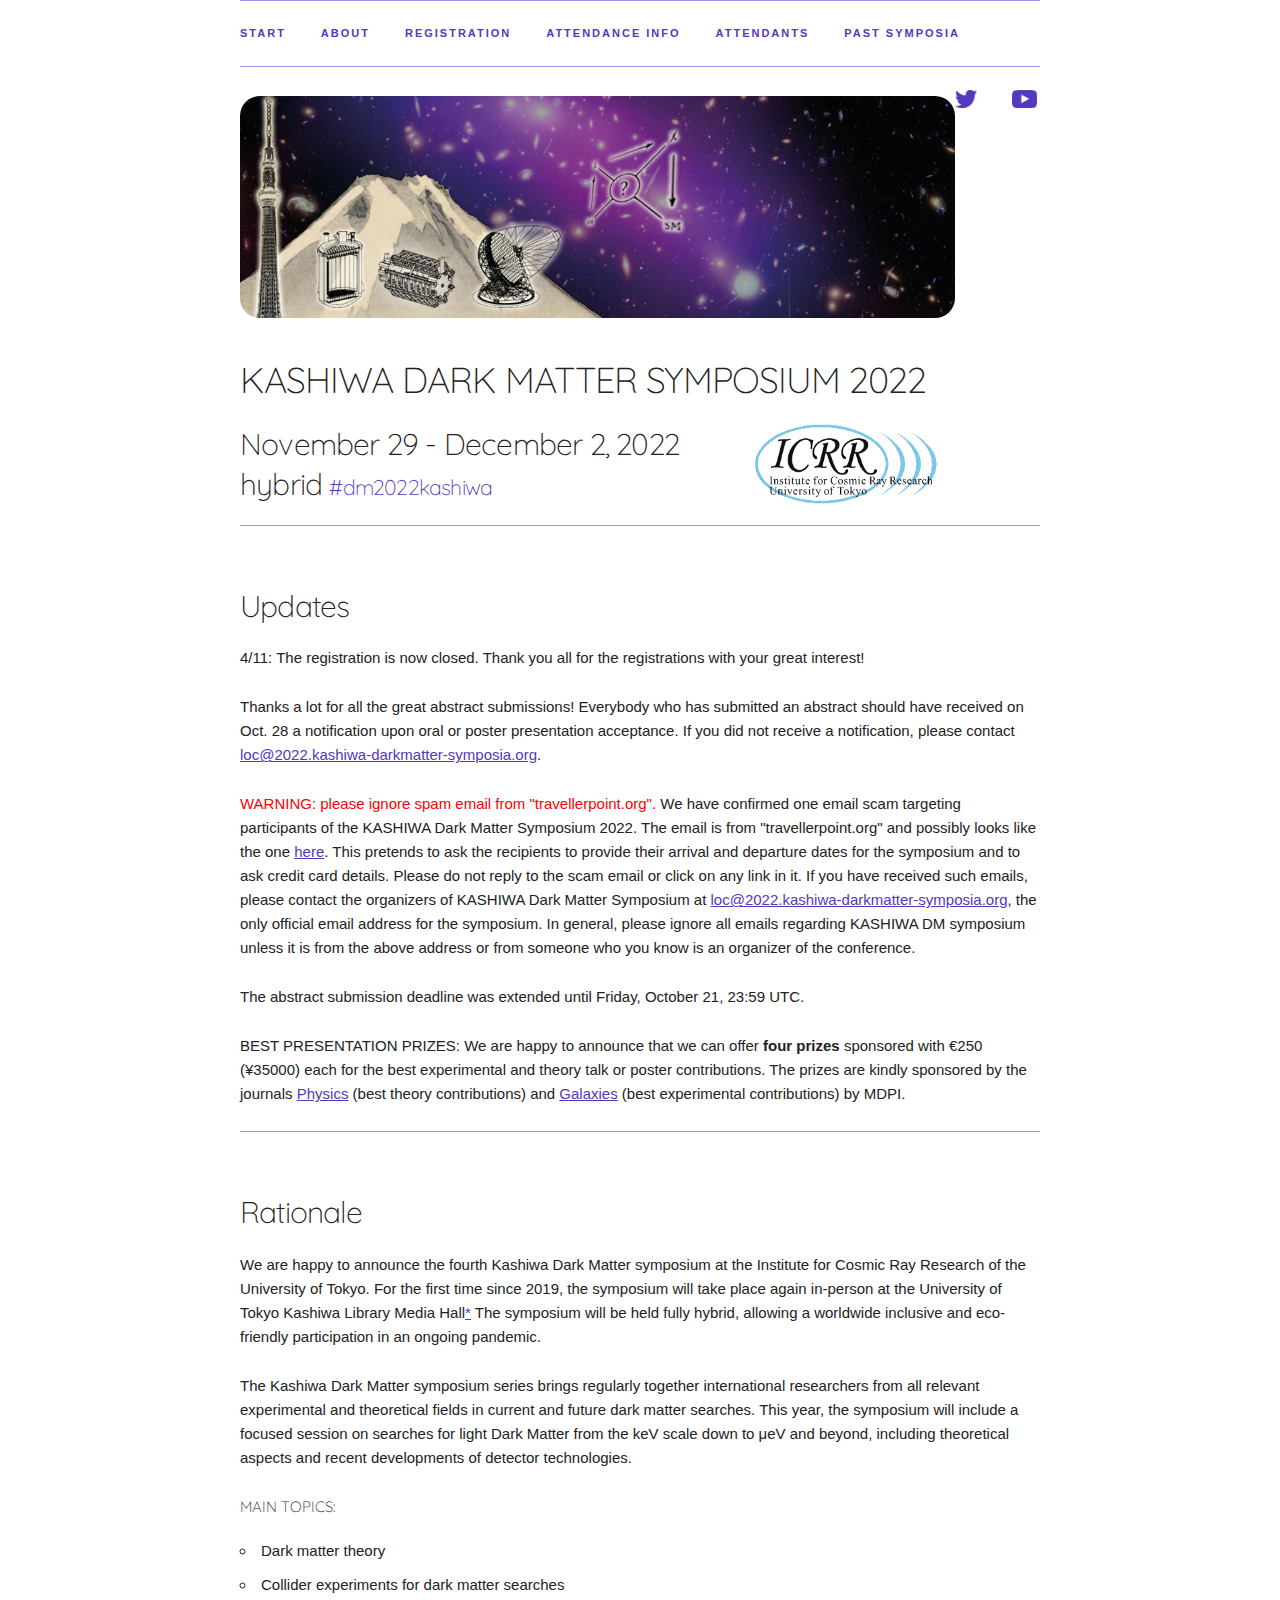
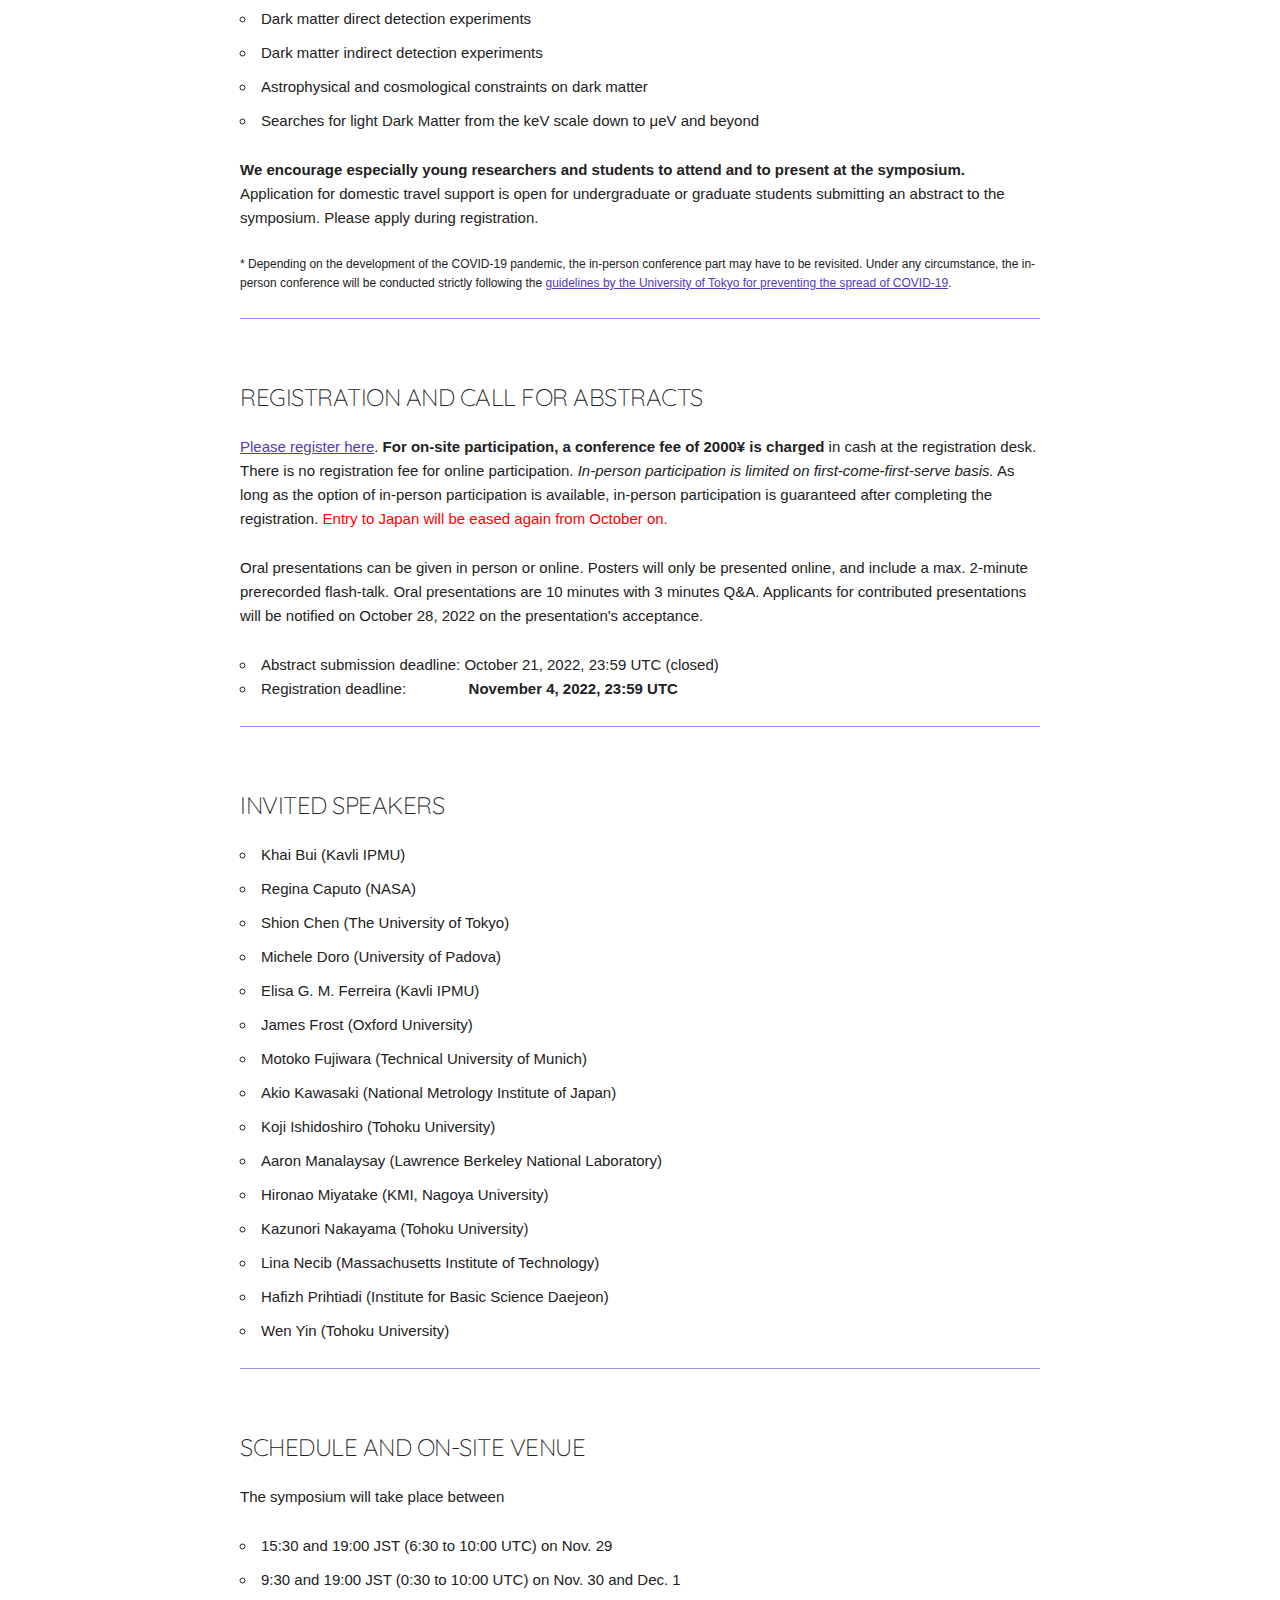
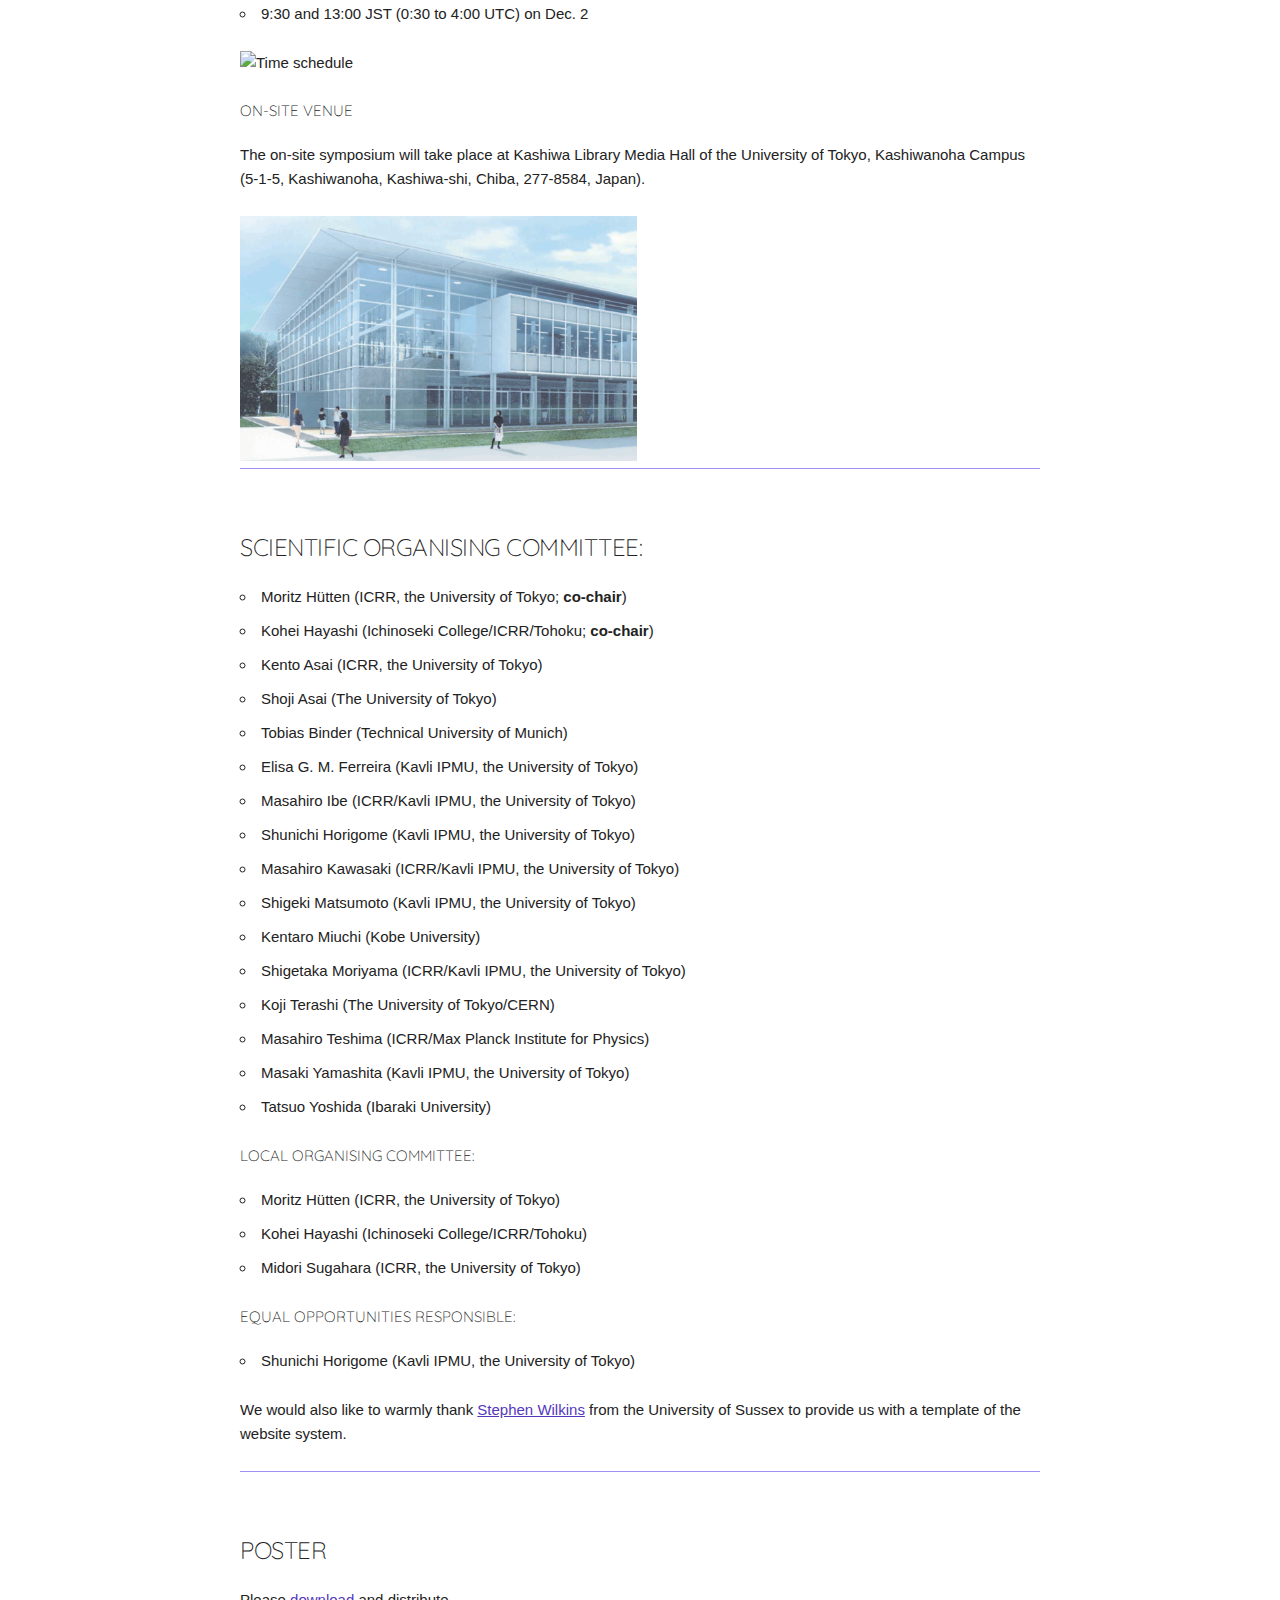
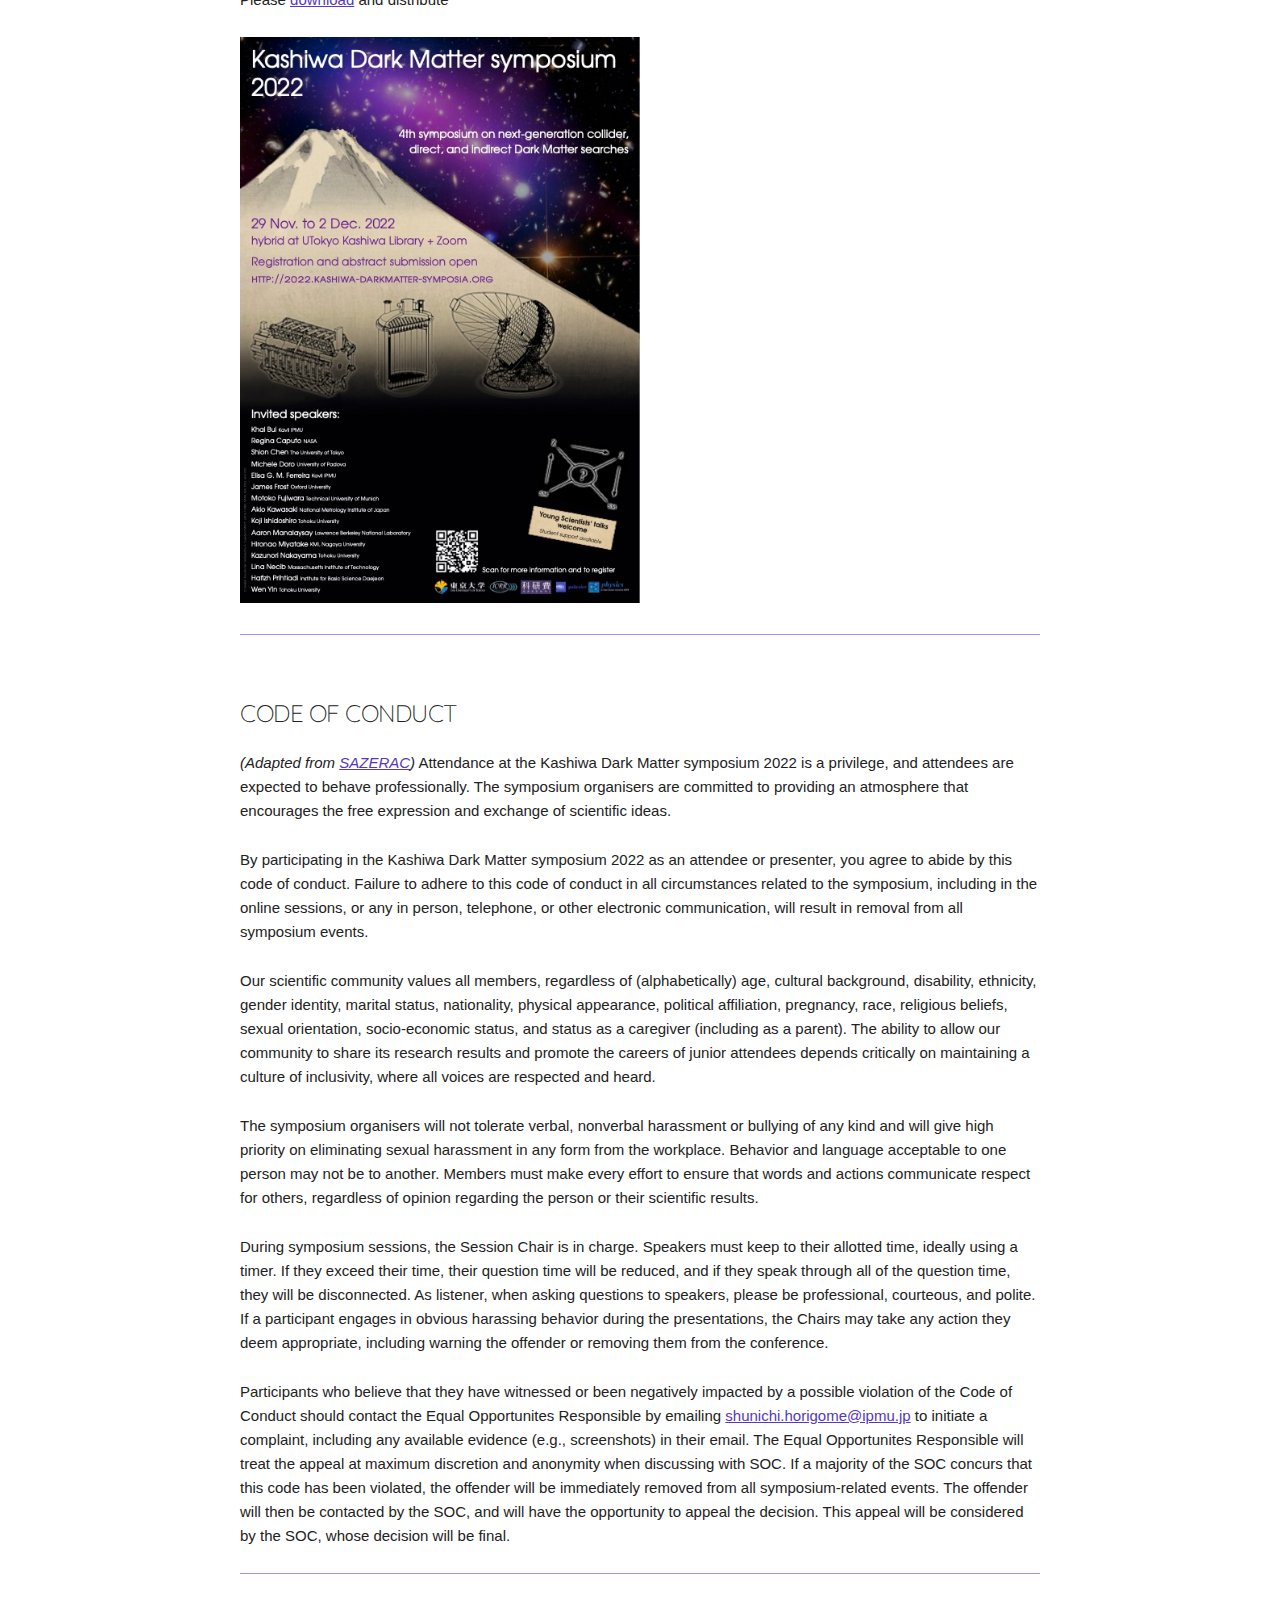
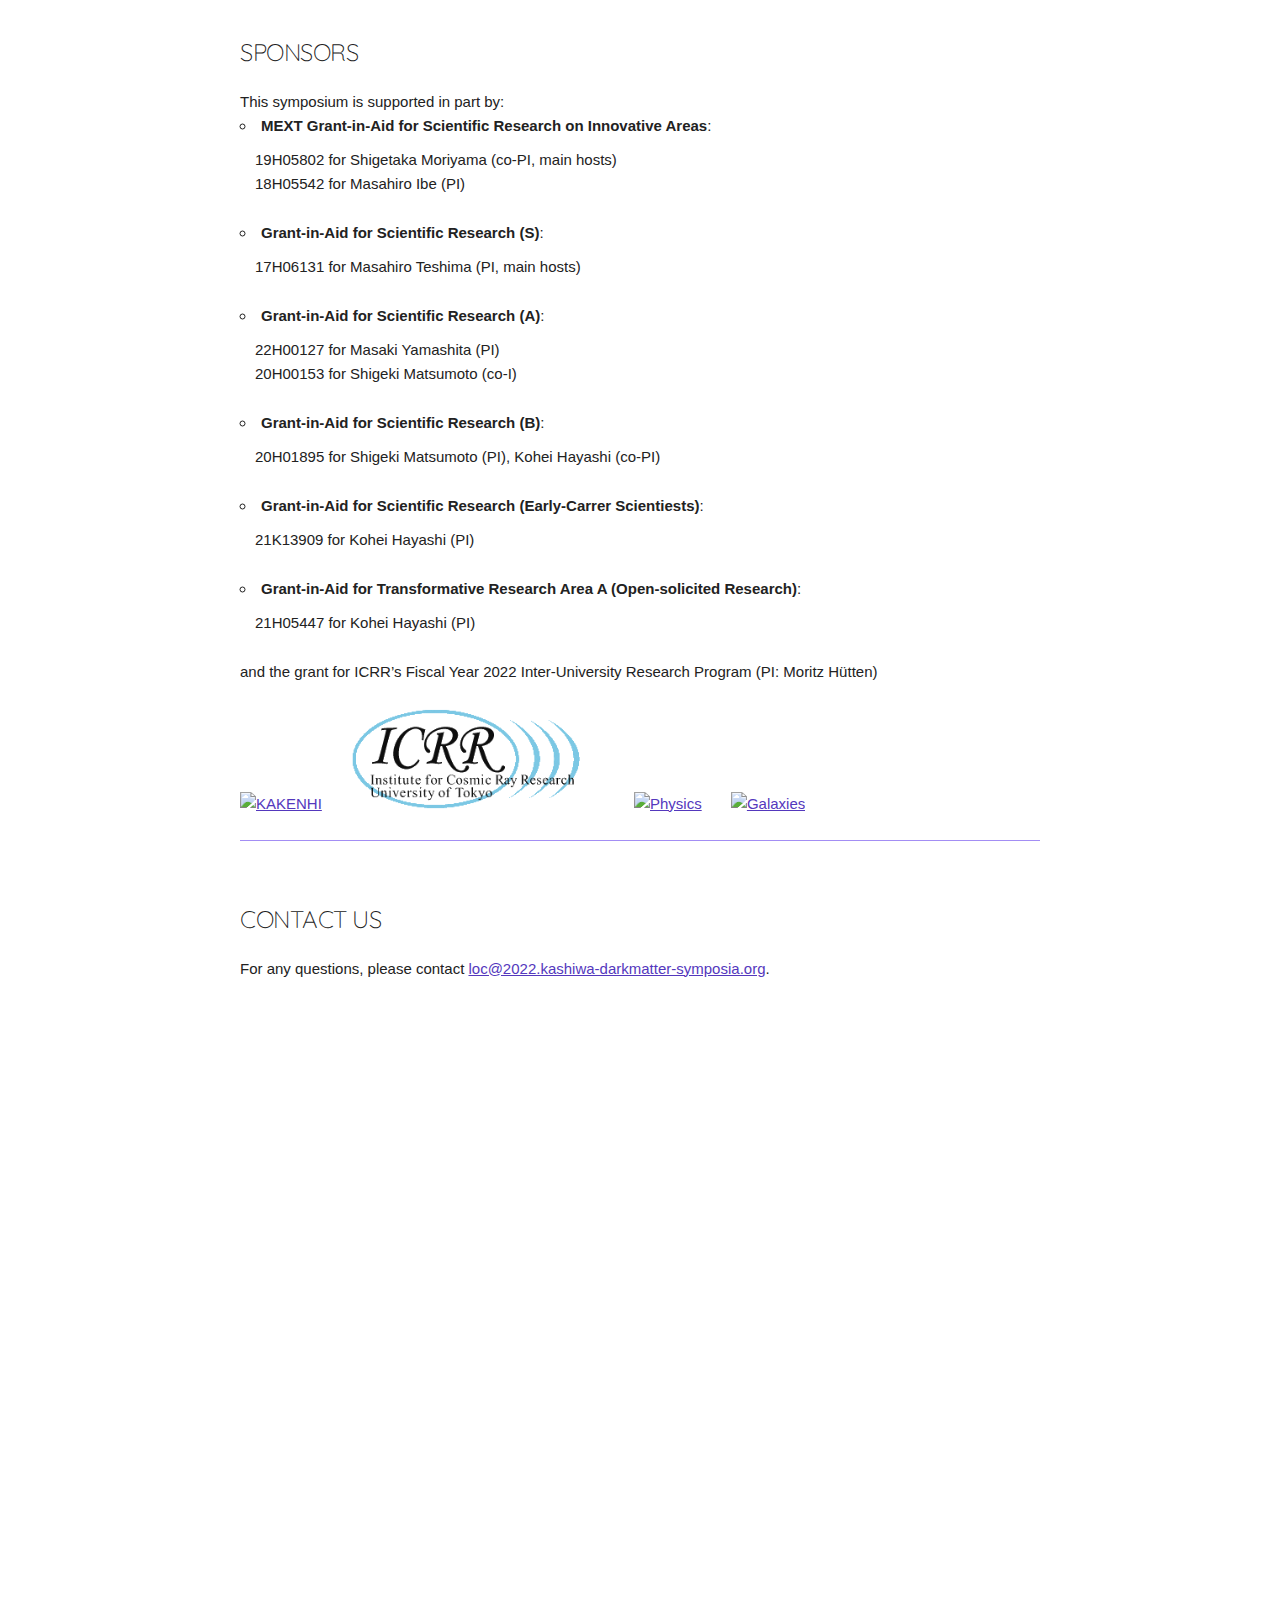
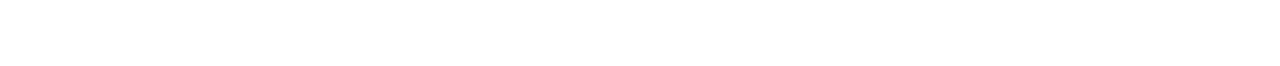
==== commit 703787e2: "updates added" ====
--- a/index.html
+++ b/index.html
@@ -173,7 +173,11 @@
 
       <div class="docs-section" id="updates">
       <h4>Updates</h4>
-      
+
+       <p>4/11: The registration is now closed. Thank you all for the registrations with your great interest! </p>
+
+       <p>Thanks a lot for all the great abstract submissions! Everybody who has submitted an abstract should have received on Oct. 28 a notification upon oral or poster presentation acceptance. If you did not receive a notification, please contact <a href="mailto:loc@2022.kashiwa-darkmatter-symposia.org">loc@2022.kashiwa-darkmatter-symposia.org</a>.</p>
+ 
       <p> <span style='color:red;'> WARNING: please ignore spam email from "travellerpoint.org".</span>
 We have confirmed one email scam targeting participants of the KASHIWA Dark Matter Symposium 2022.
 The email is from "travellerpoint.org" and possibly looks like the one <a href="data/scam_example.txt">here</a>. This pretends to ask the recipients to provide their arrival and departure dates for the symposium and to ask credit card details. Please do not reply to the scam email or click on any link in it. If you have received such emails, please contact the organizers of KASHIWA Dark Matter Symposium at <a href="mailto:loc@2022.kashiwa-darkmatter-symposia.org">loc@2022.kashiwa-darkmatter-symposia.org</a>, the only official email address for the symposium.
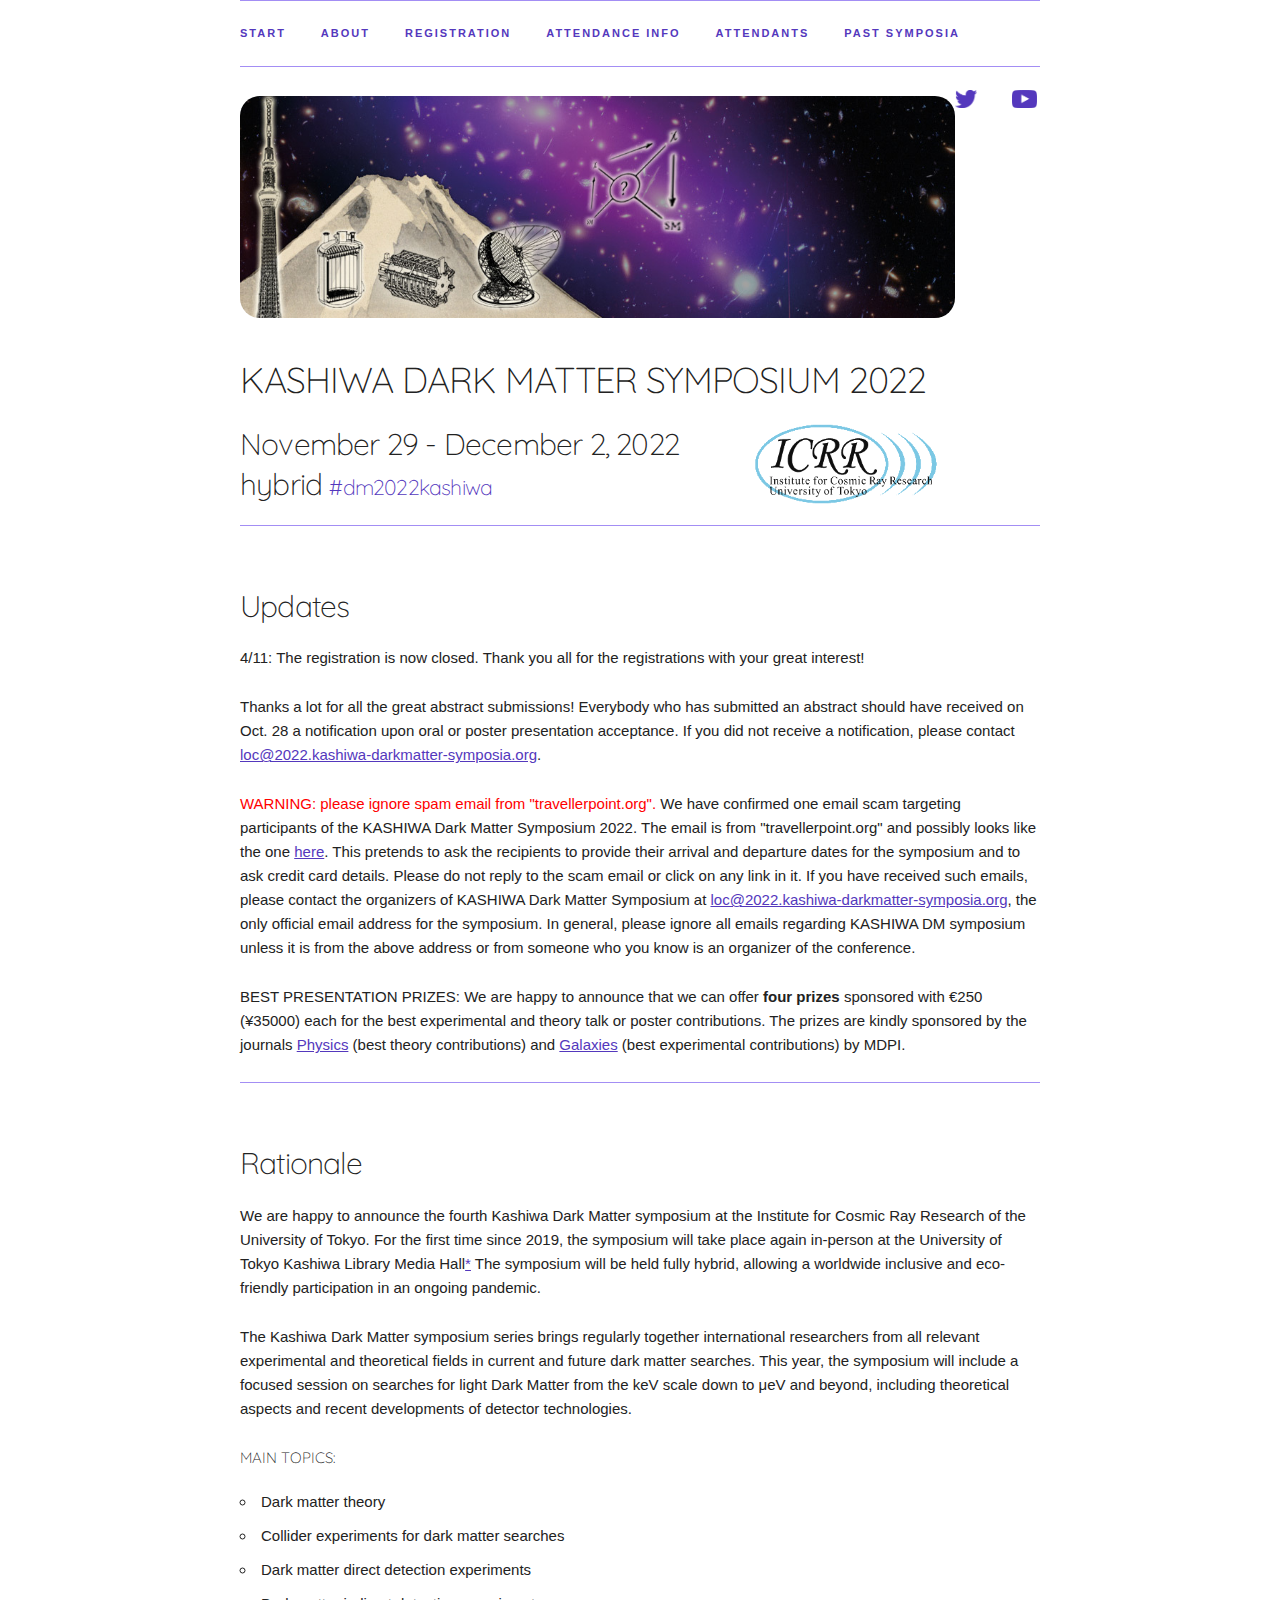
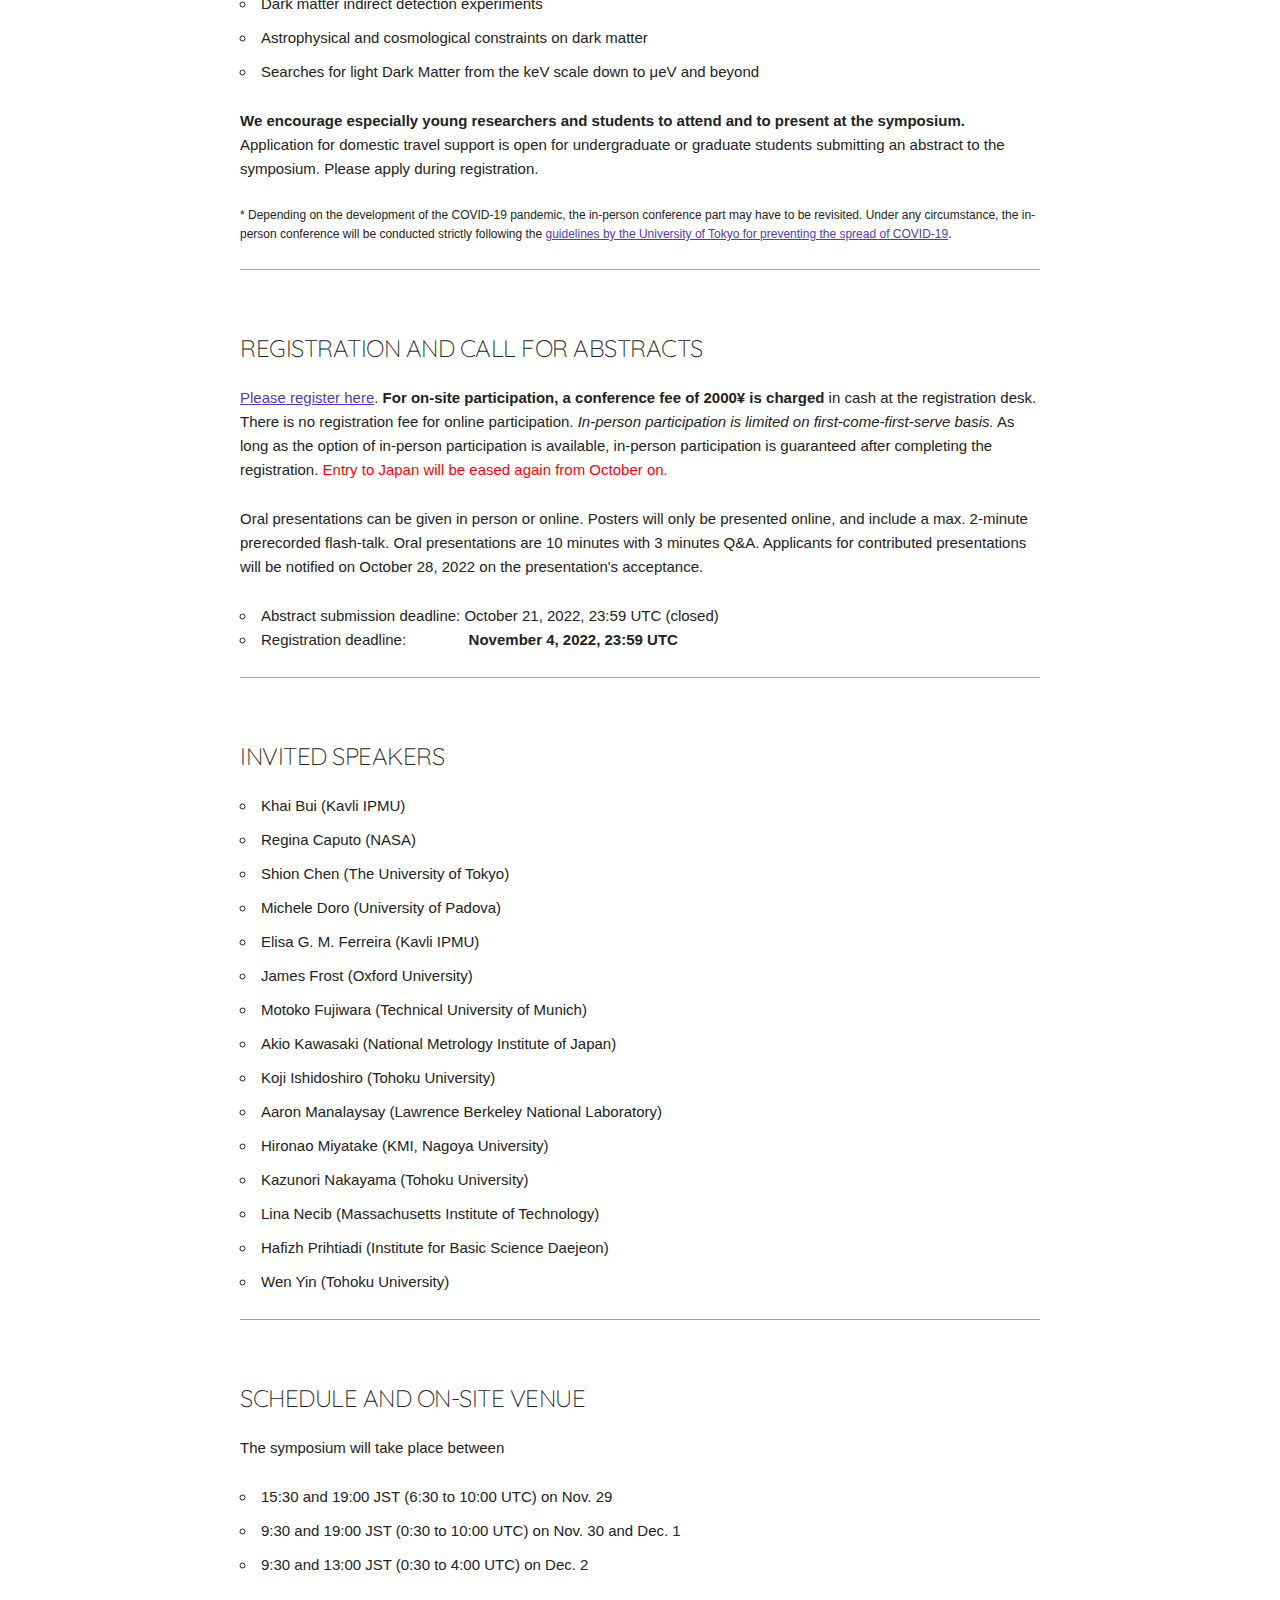
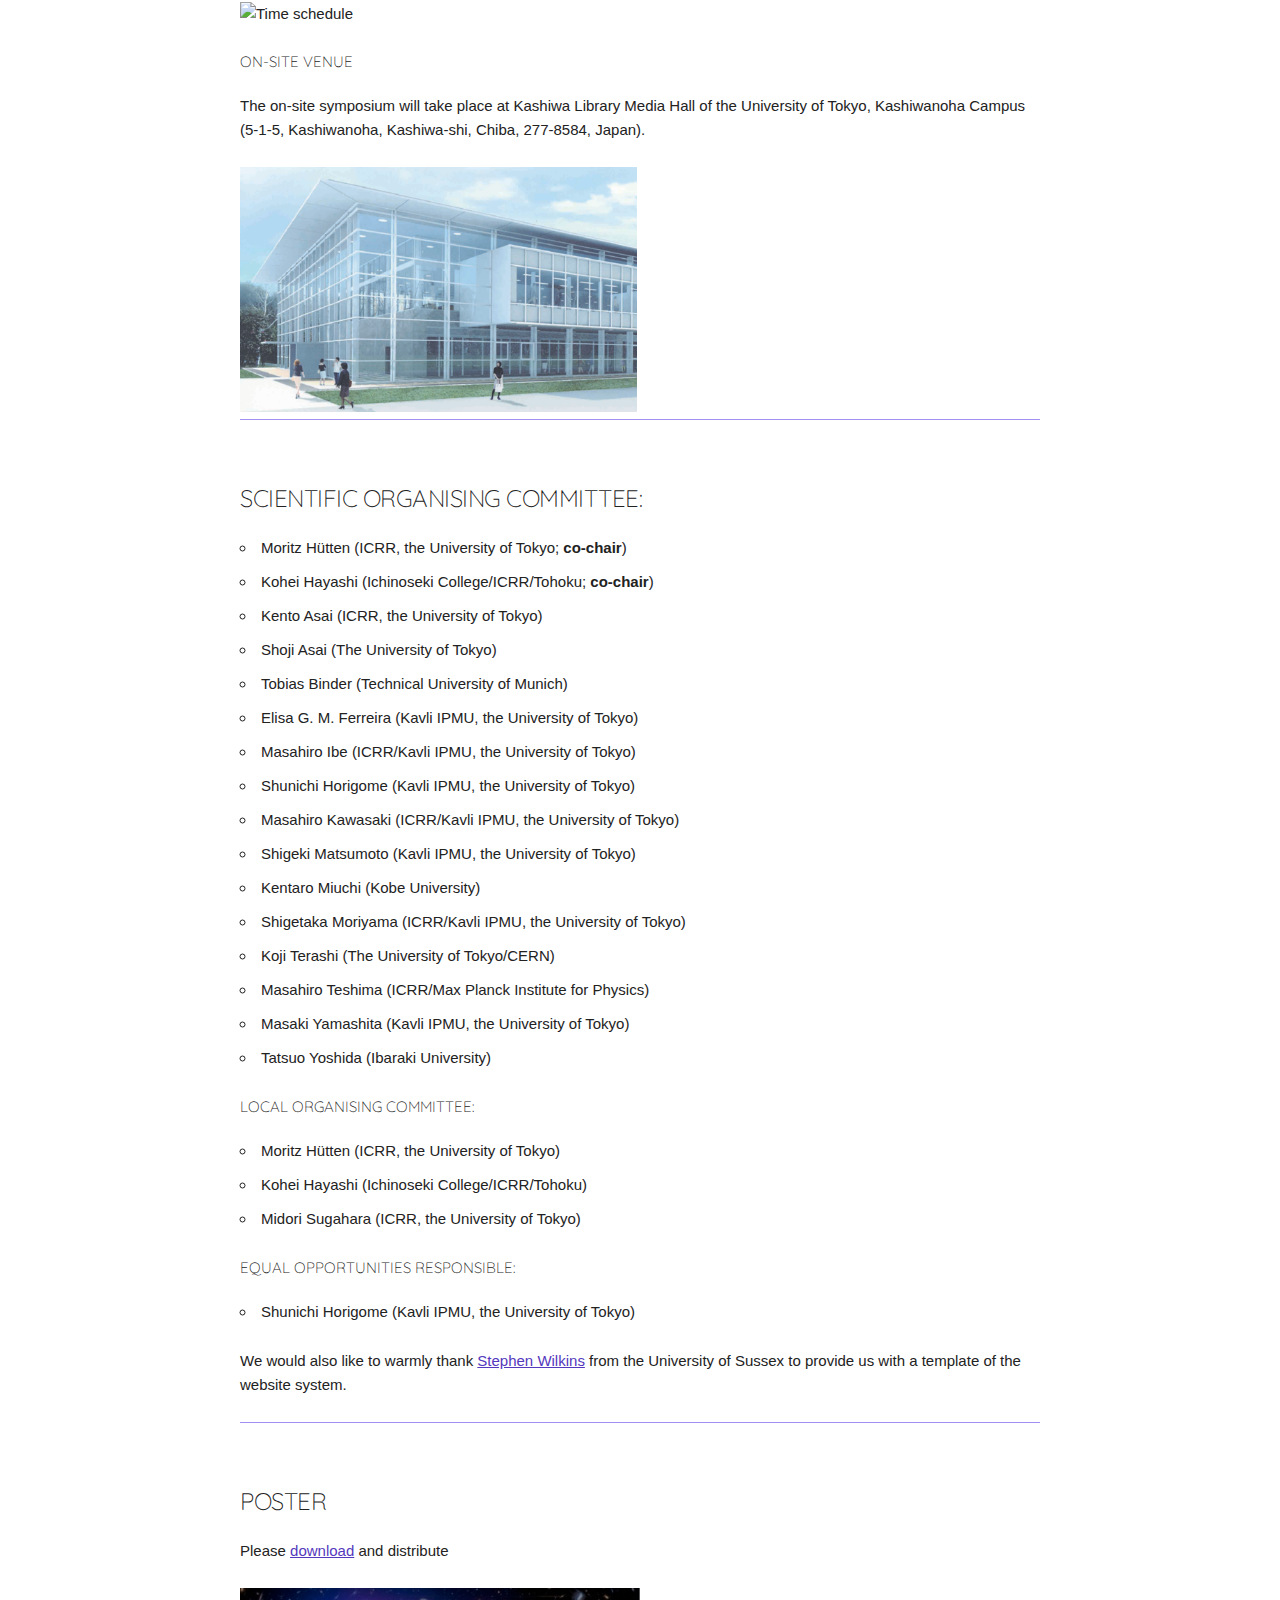
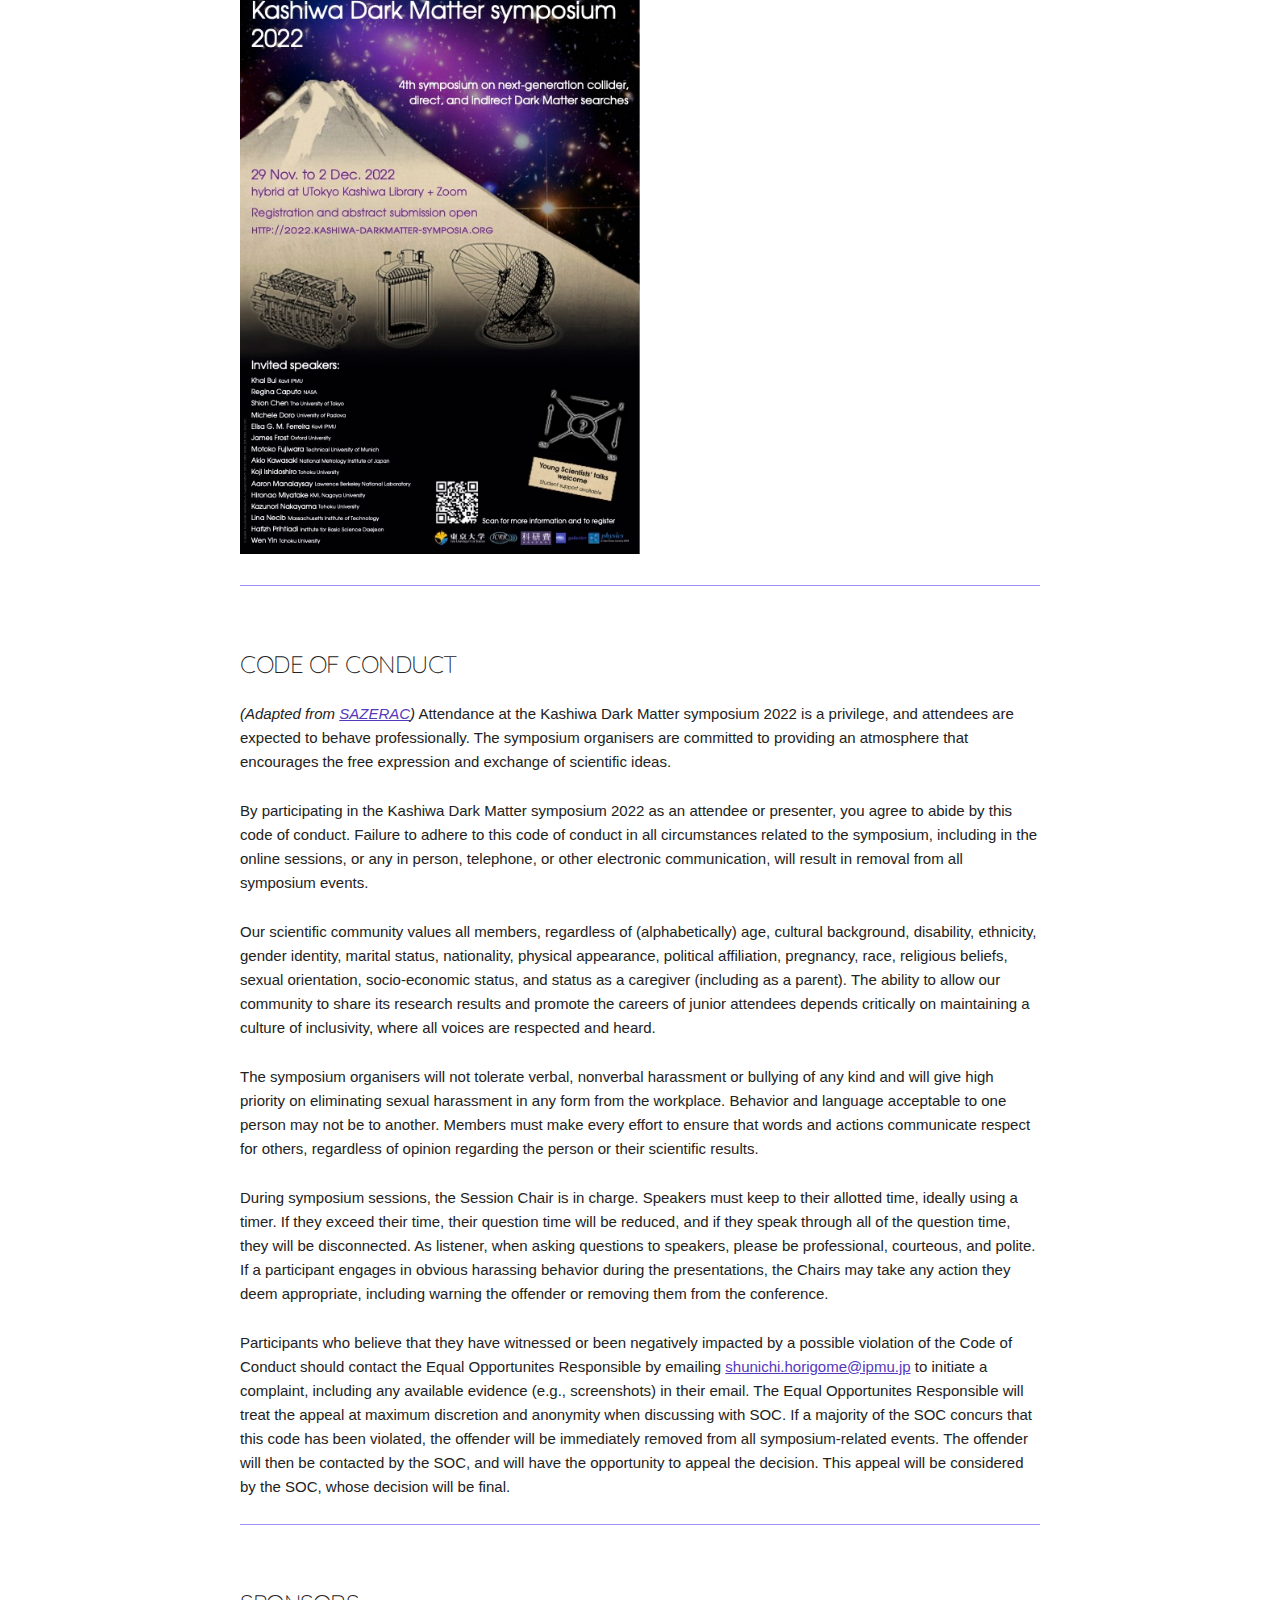
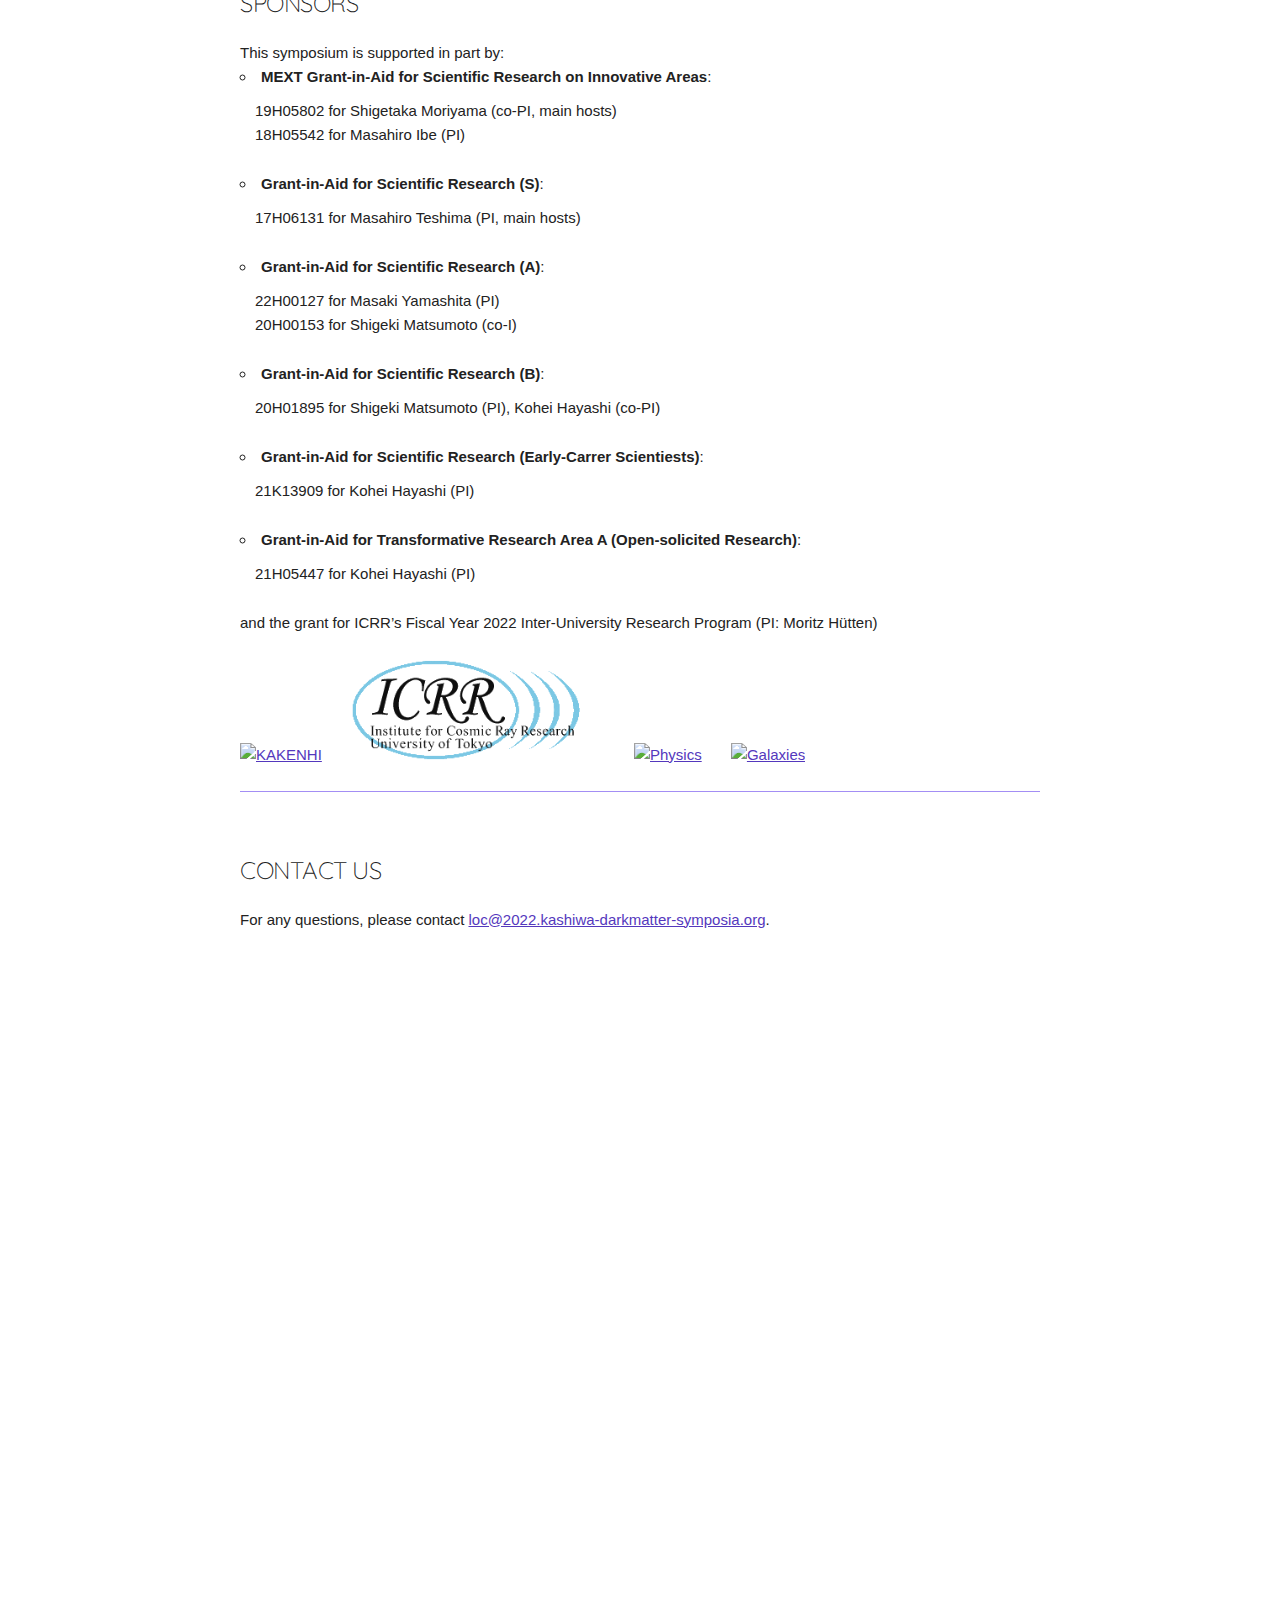
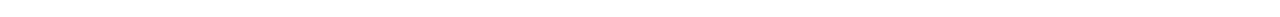
==== commit f2072045: "removed old update" ====
--- a/index.html
+++ b/index.html
@@ -184,9 +184,6 @@
 
 In general, please ignore all emails regarding KASHIWA DM symposium unless it is from the above address or from someone who you know is an organizer of the conference.
       </p>
-      
-      
-      <p> The abstract submission deadline was extended until Friday, October 21, 23:59 UTC.</p>
 
       <p>BEST PRESENTATION PRIZES: We are happy to announce that we can offer <b>four prizes</b> sponsored with &euro;250 (&yen;35000) each for the best experimental and theory talk or poster contributions. The prizes are kindly sponsored by the journals <a href="https://www.mdpi.com/journal/physics" target=_blank>Physics</a> (best theory contributions) and <a href="https://www.mdpi.com/journal/galaxies" target=_blank>Galaxies</a> (best experimental contributions) by MDPI.</p>
 
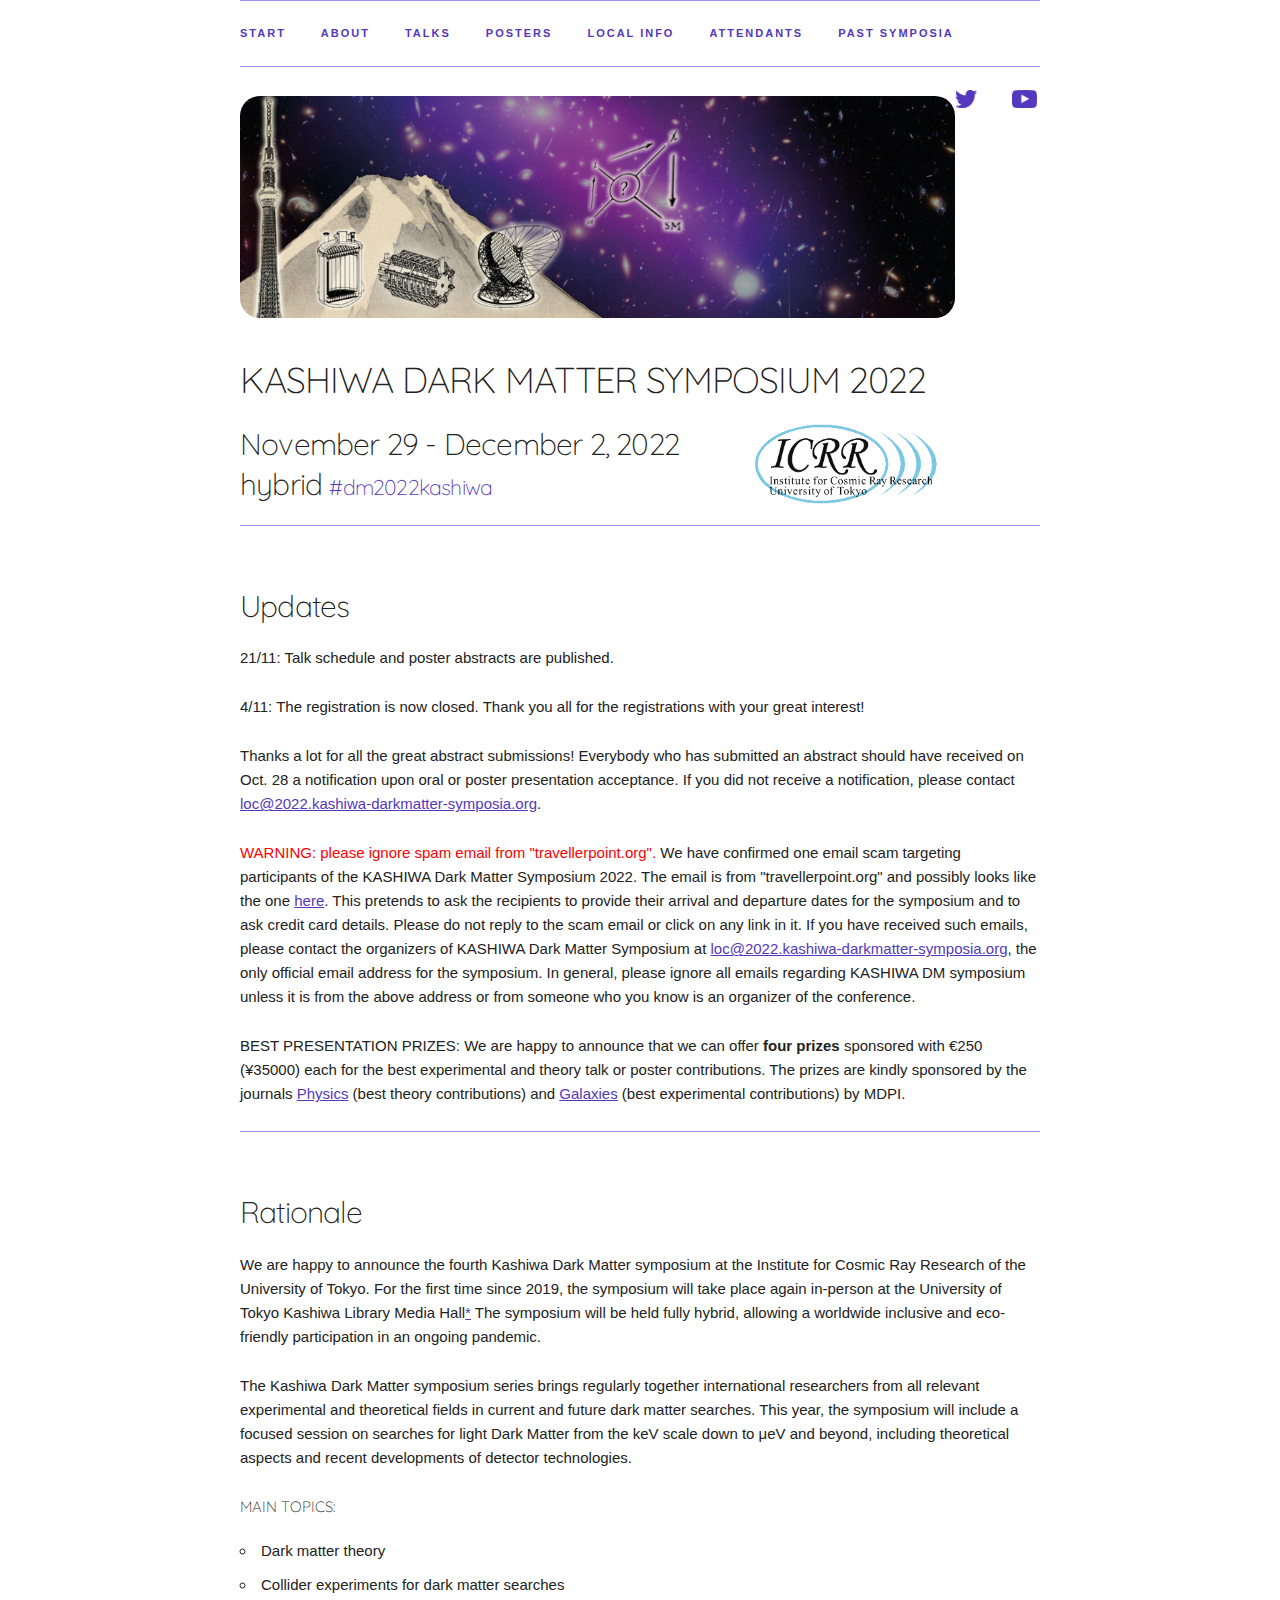
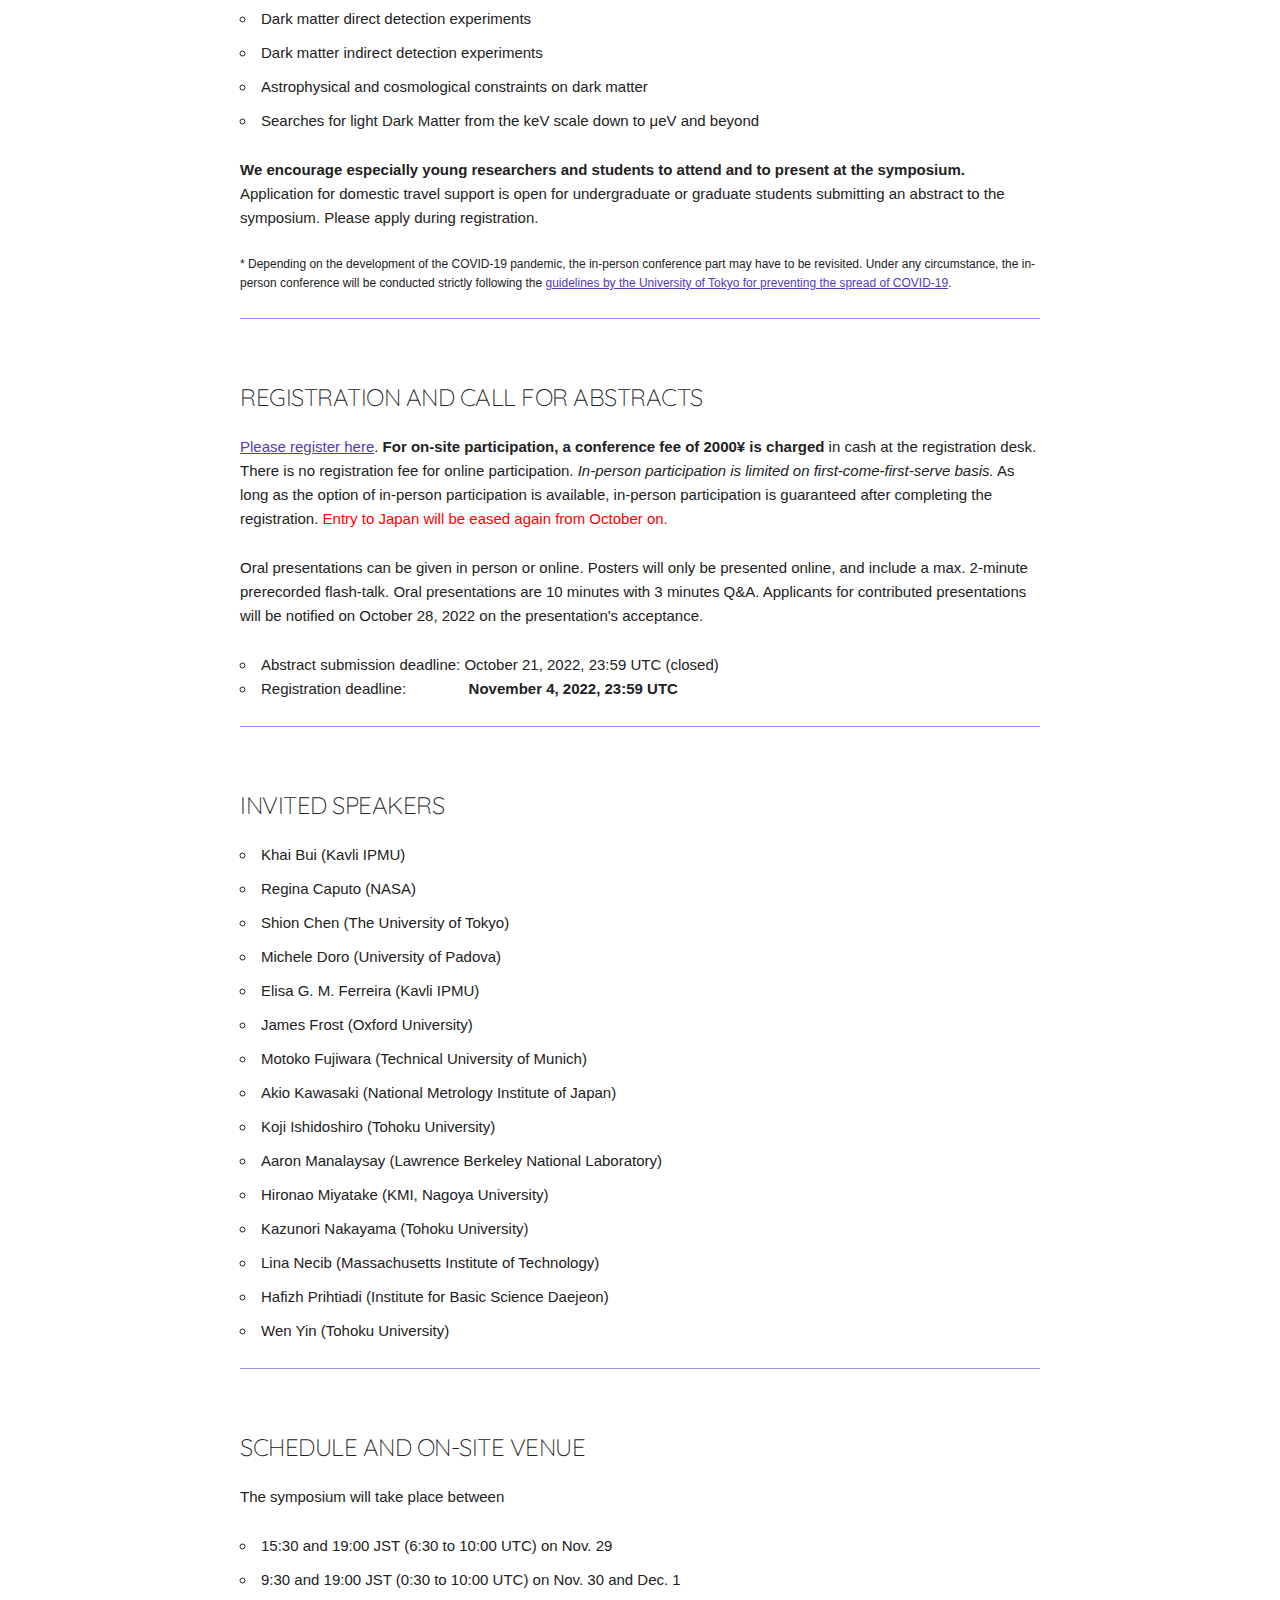
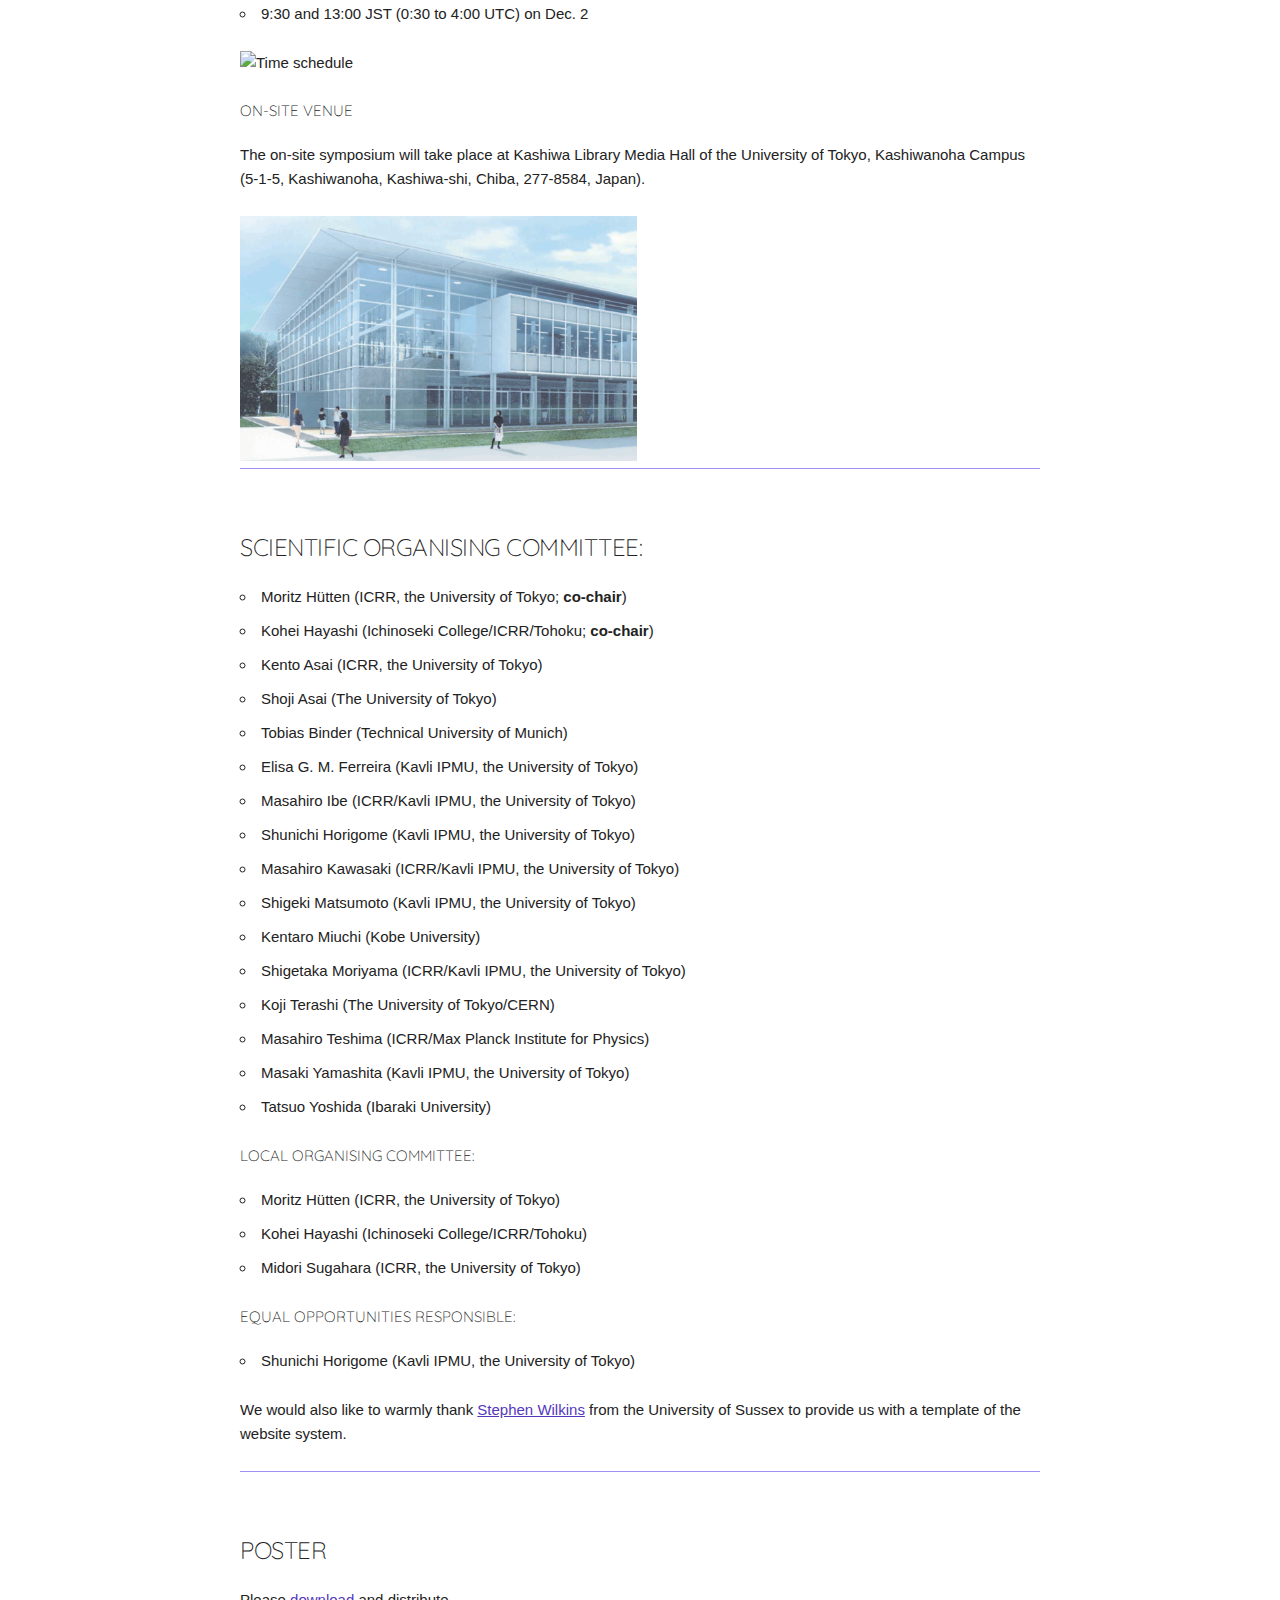
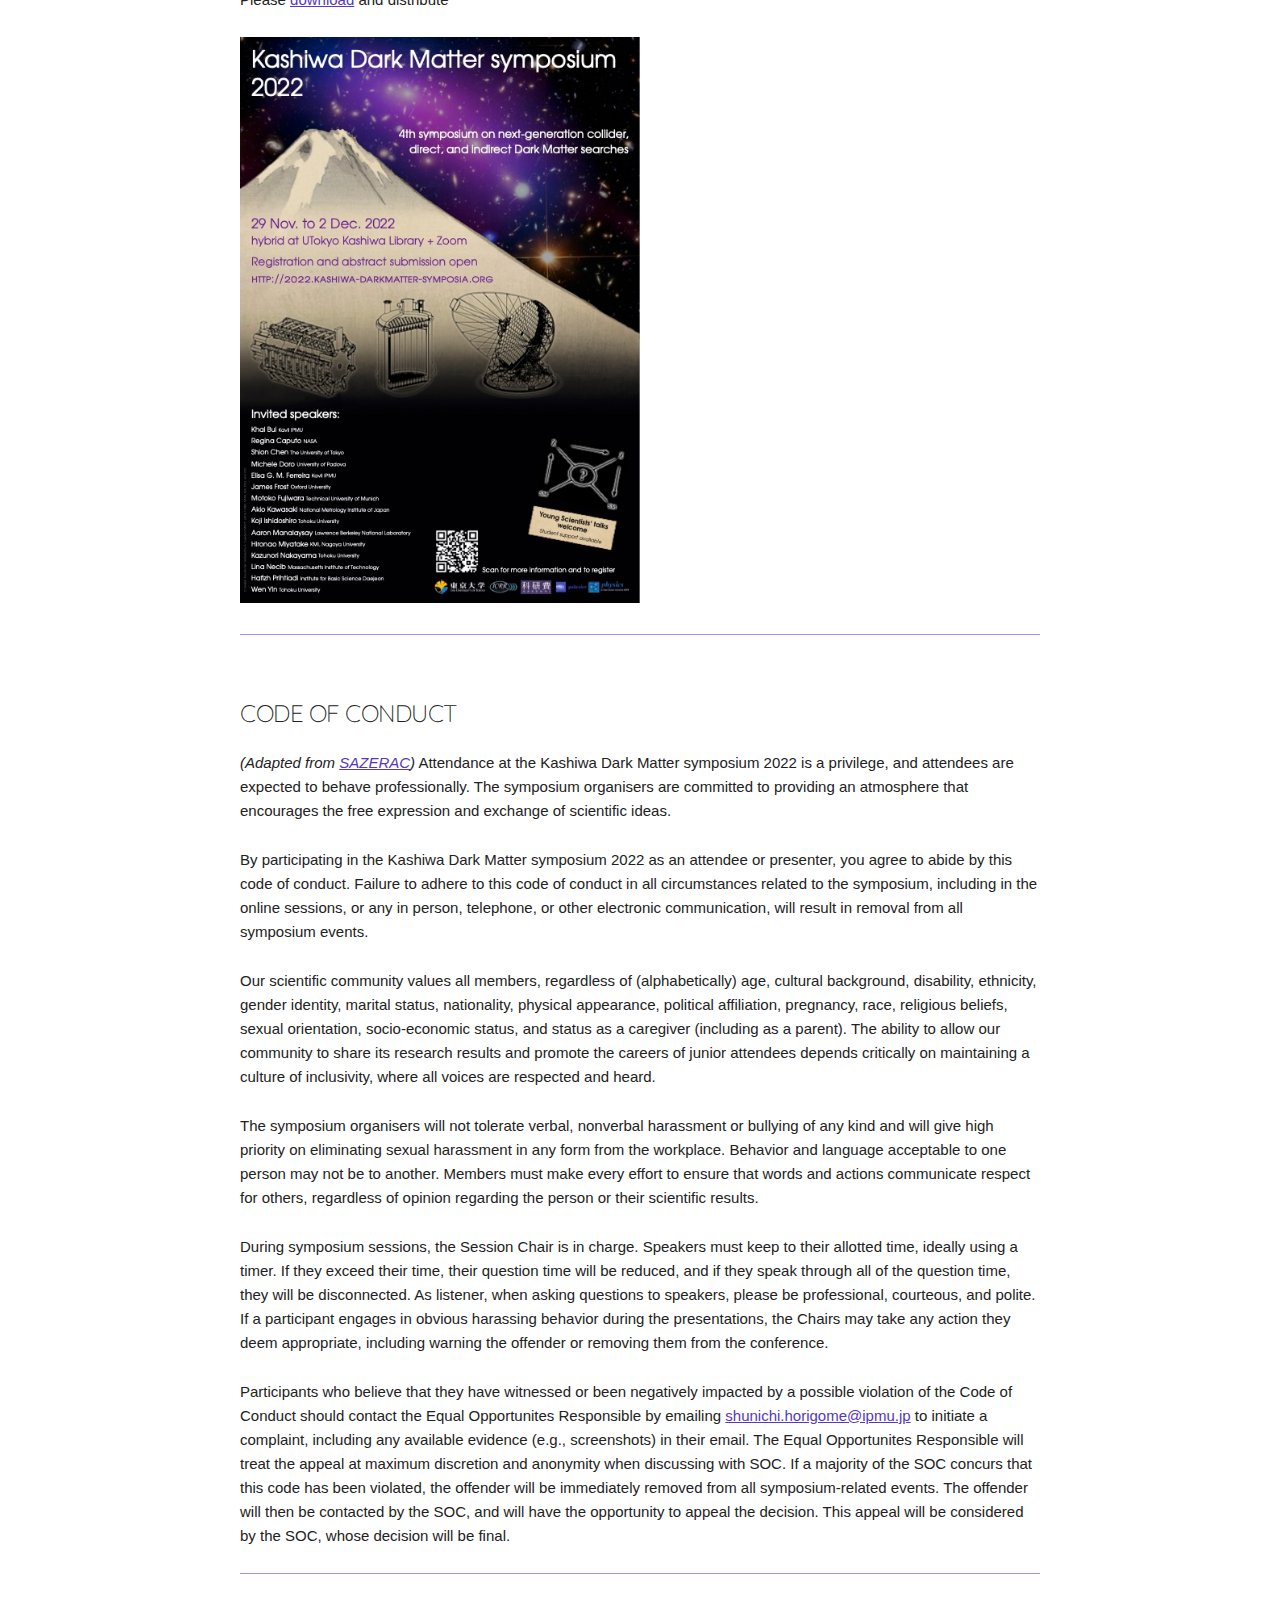
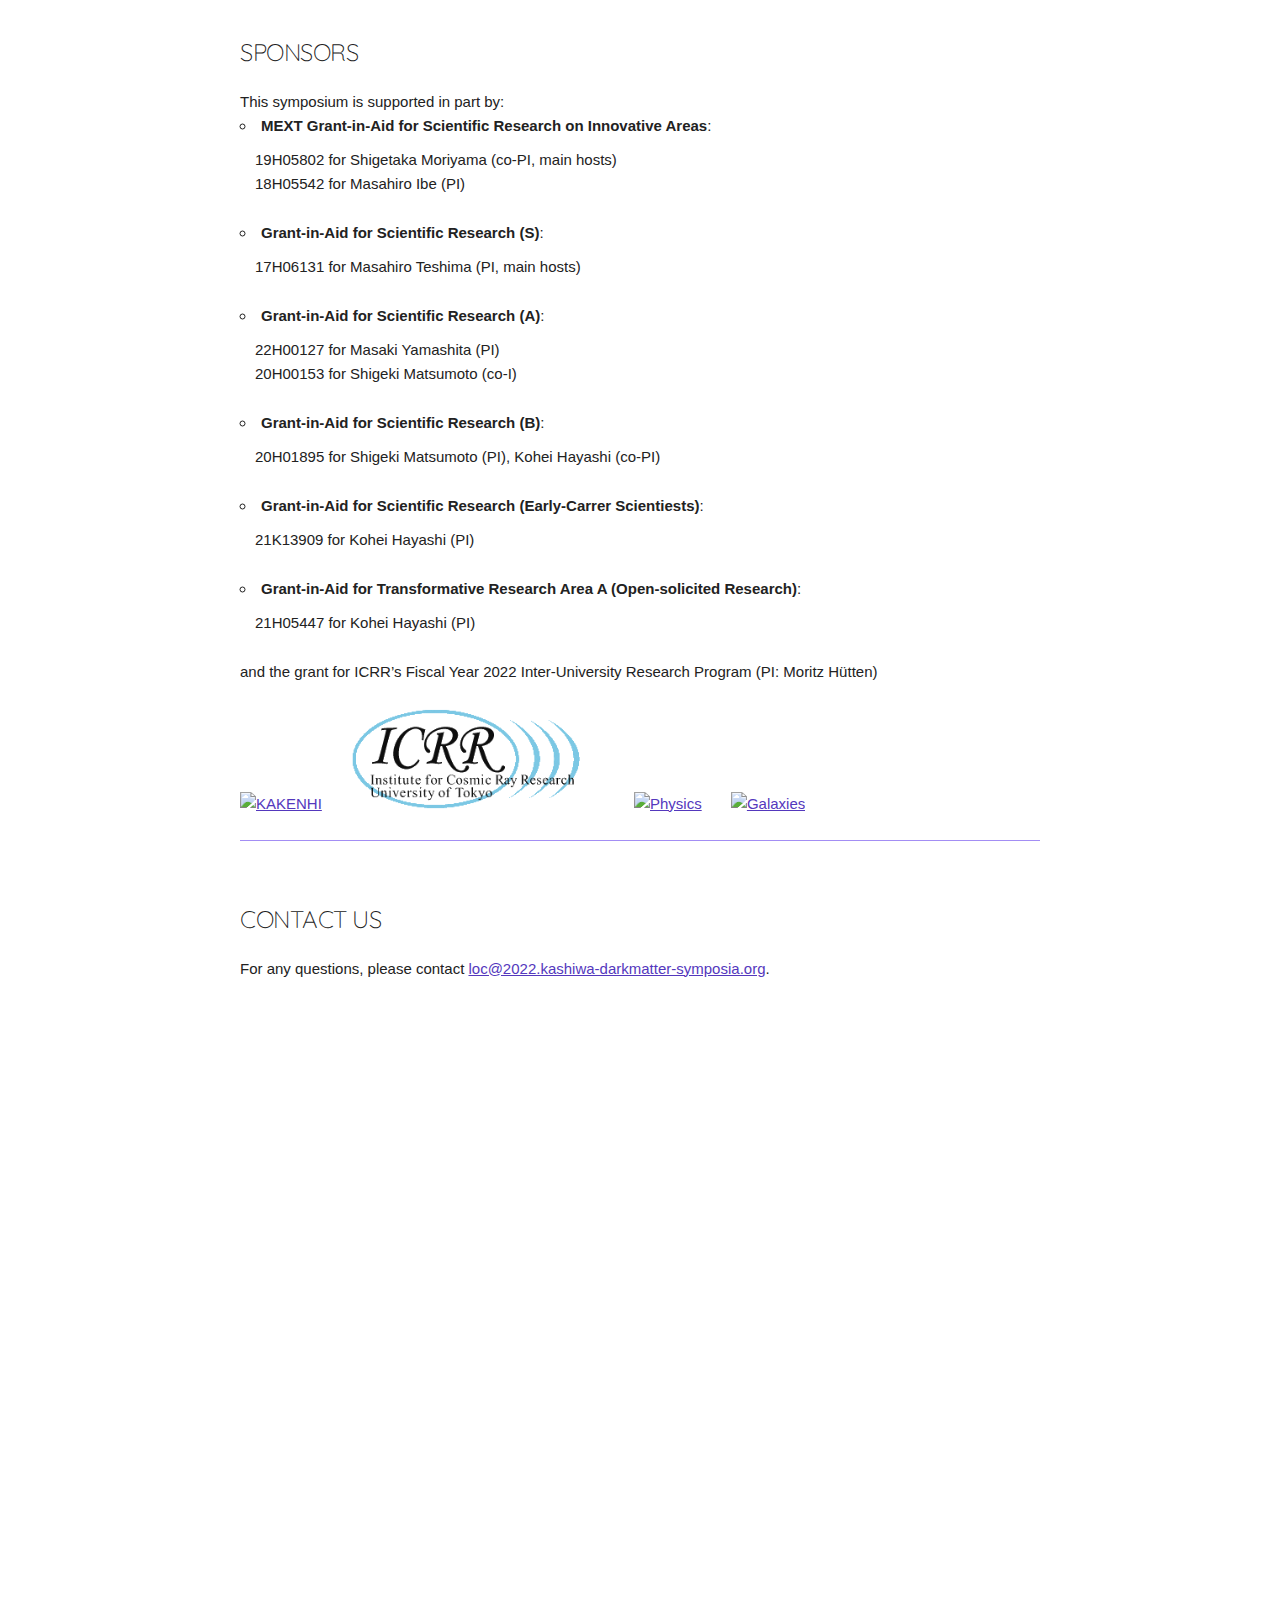
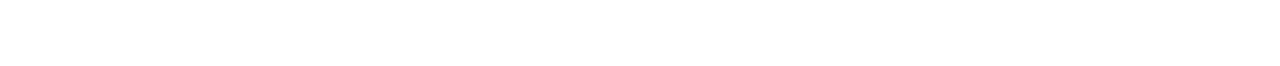
==== commit 351a6c4b: "updates" ====
--- a/index.html
+++ b/index.html
@@ -86,10 +86,27 @@
             </div>
           </li>
 
-		<li class="navbar-item"><a class="navbar-link" href="registration.html">Registration</a></li>
-
+        <li class="navbar-item">
+            <a class="navbar-link" href="#" data-popover="#scheduleNavPopover" >Talks</a>
+            <div id="scheduleNavPopover" class="popover">
+              <ul class="popover-list">
+                <li class="popover-item">
+                  <a class="popover-link" href="schedule.html">Timetable</a>
+                </li>
+                <li class="popover-item">
+                  <a class="popover-link" href="schedule.html#talklist">Talk list</a>
+                </li>
+                <li class="popover-item">
+                  <a class="popover-link" href="schedule.html#selection">Selection process</a>
+                </li>
+              </ul>
+            </div>
+        </li>
+        
+        <li class="navbar-item"><a class="navbar-link" href="posters.html">Posters</a></li>
+        
 		<li class="navbar-item">
-            <a class="navbar-link" href="#" data-popover="#localNavPopover">Attendance info </a>
+            <a class="navbar-link" href="#" data-popover="#localNavPopover">Local info </a>
             <div id="localNavPopover" class="popover">
               <ul class="popover-list">
                 <li class="popover-item">
@@ -173,6 +190,8 @@
 
       <div class="docs-section" id="updates">
       <h4>Updates</h4>
+
+       <p>21/11: Talk schedule and poster abstracts are published.</p>
 
        <p>4/11: The registration is now closed. Thank you all for the registrations with your great interest! </p>
 
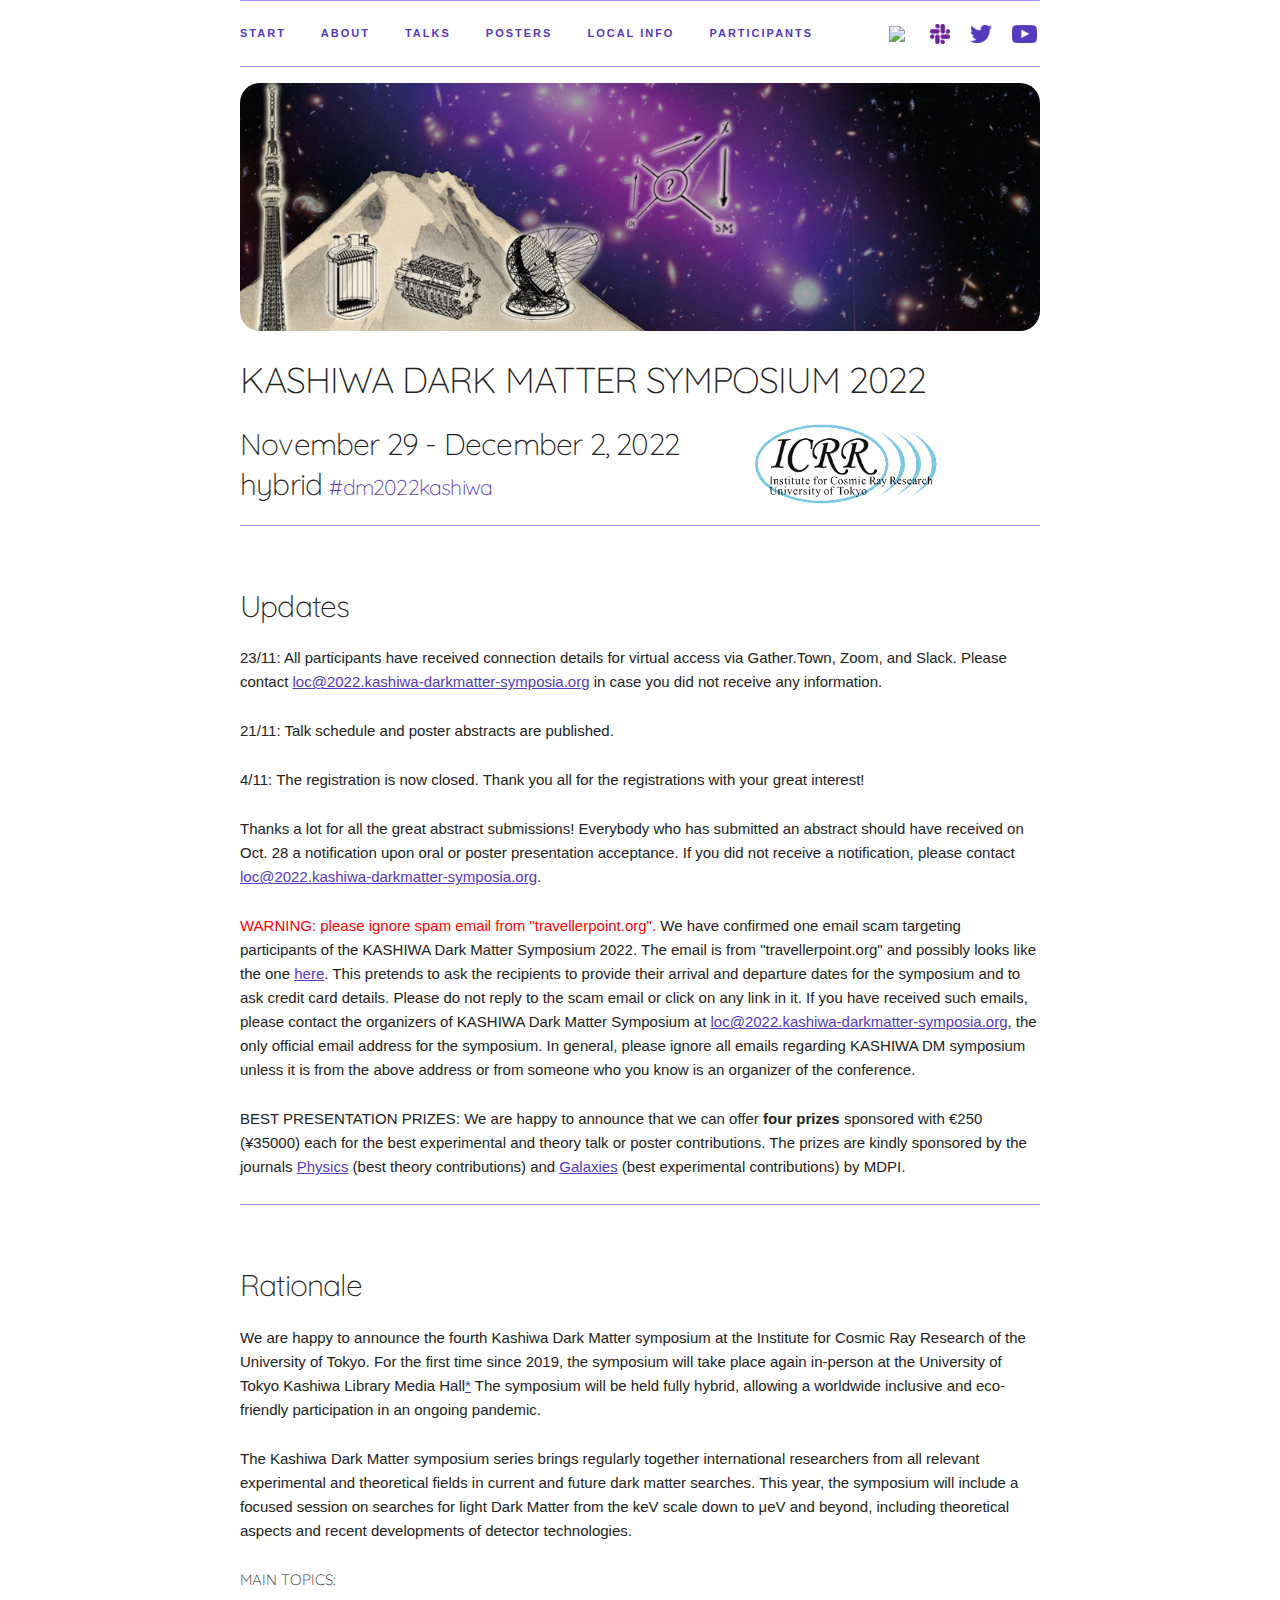
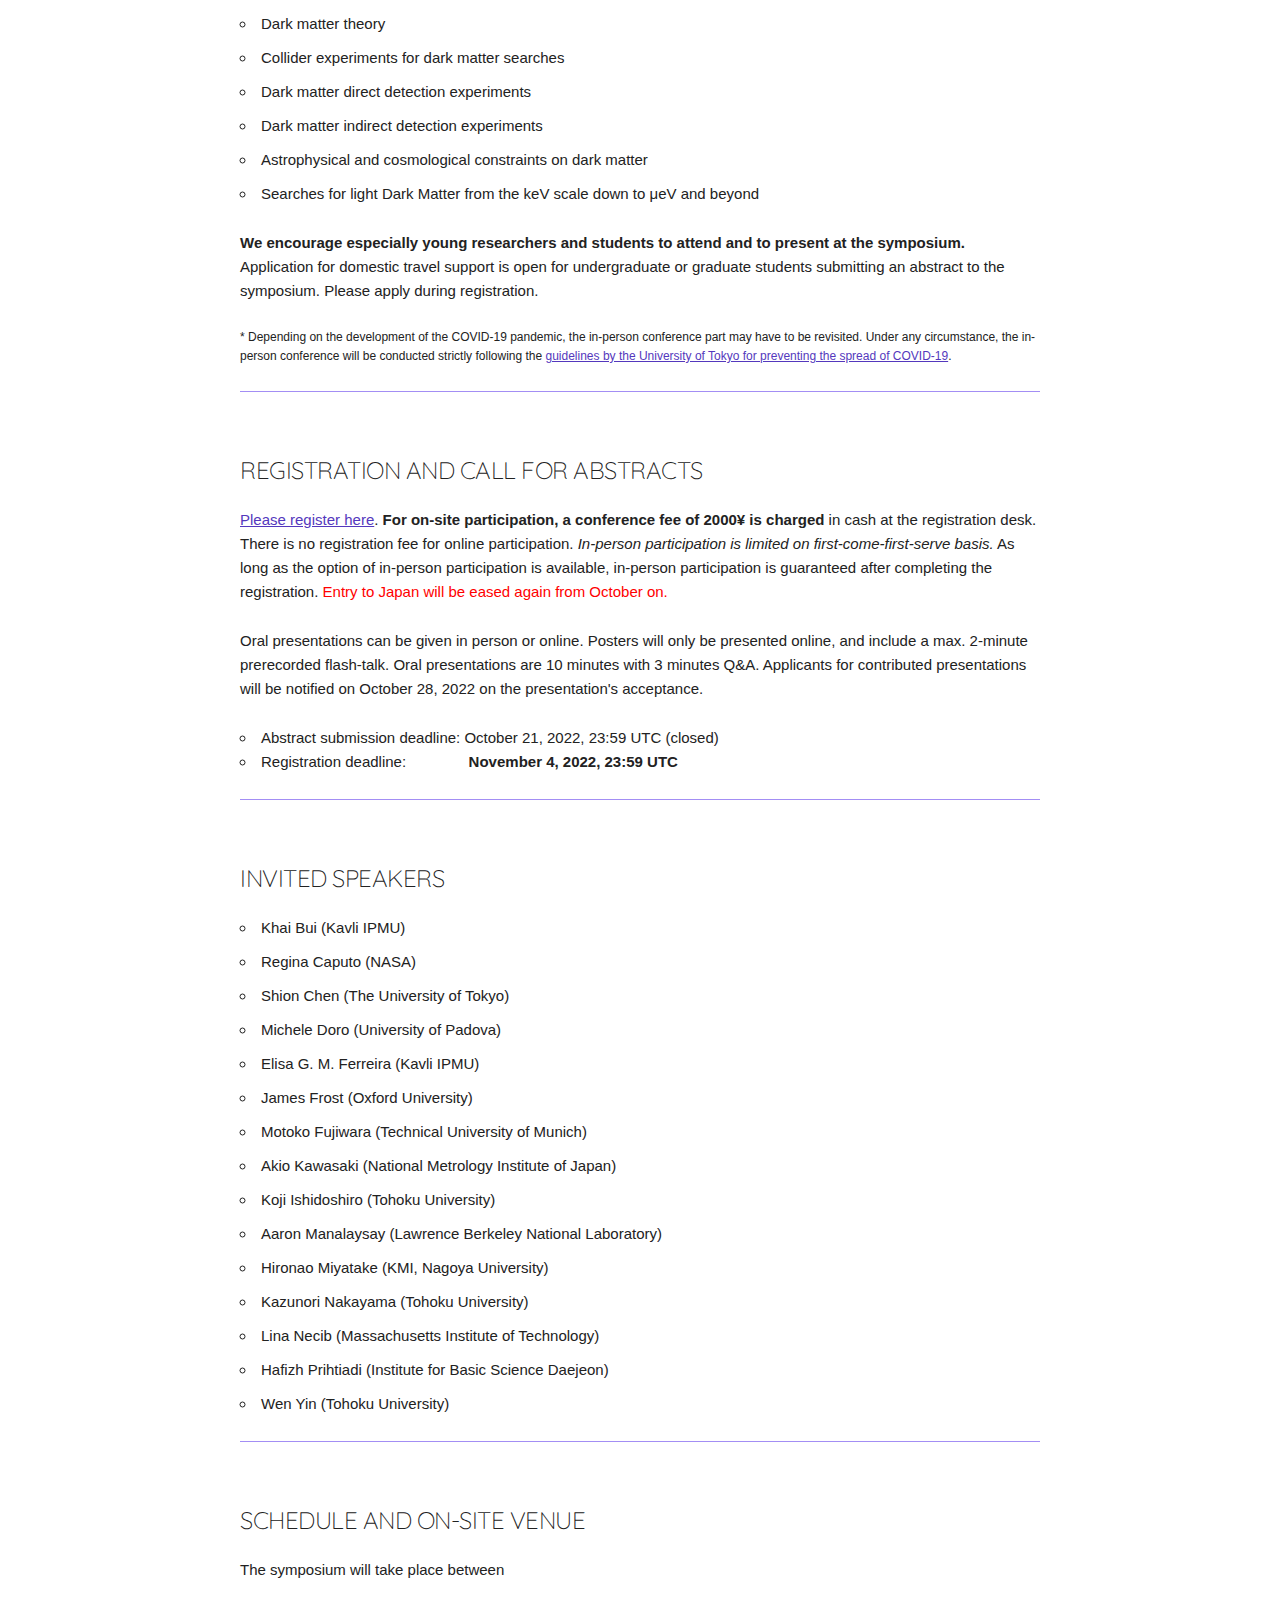
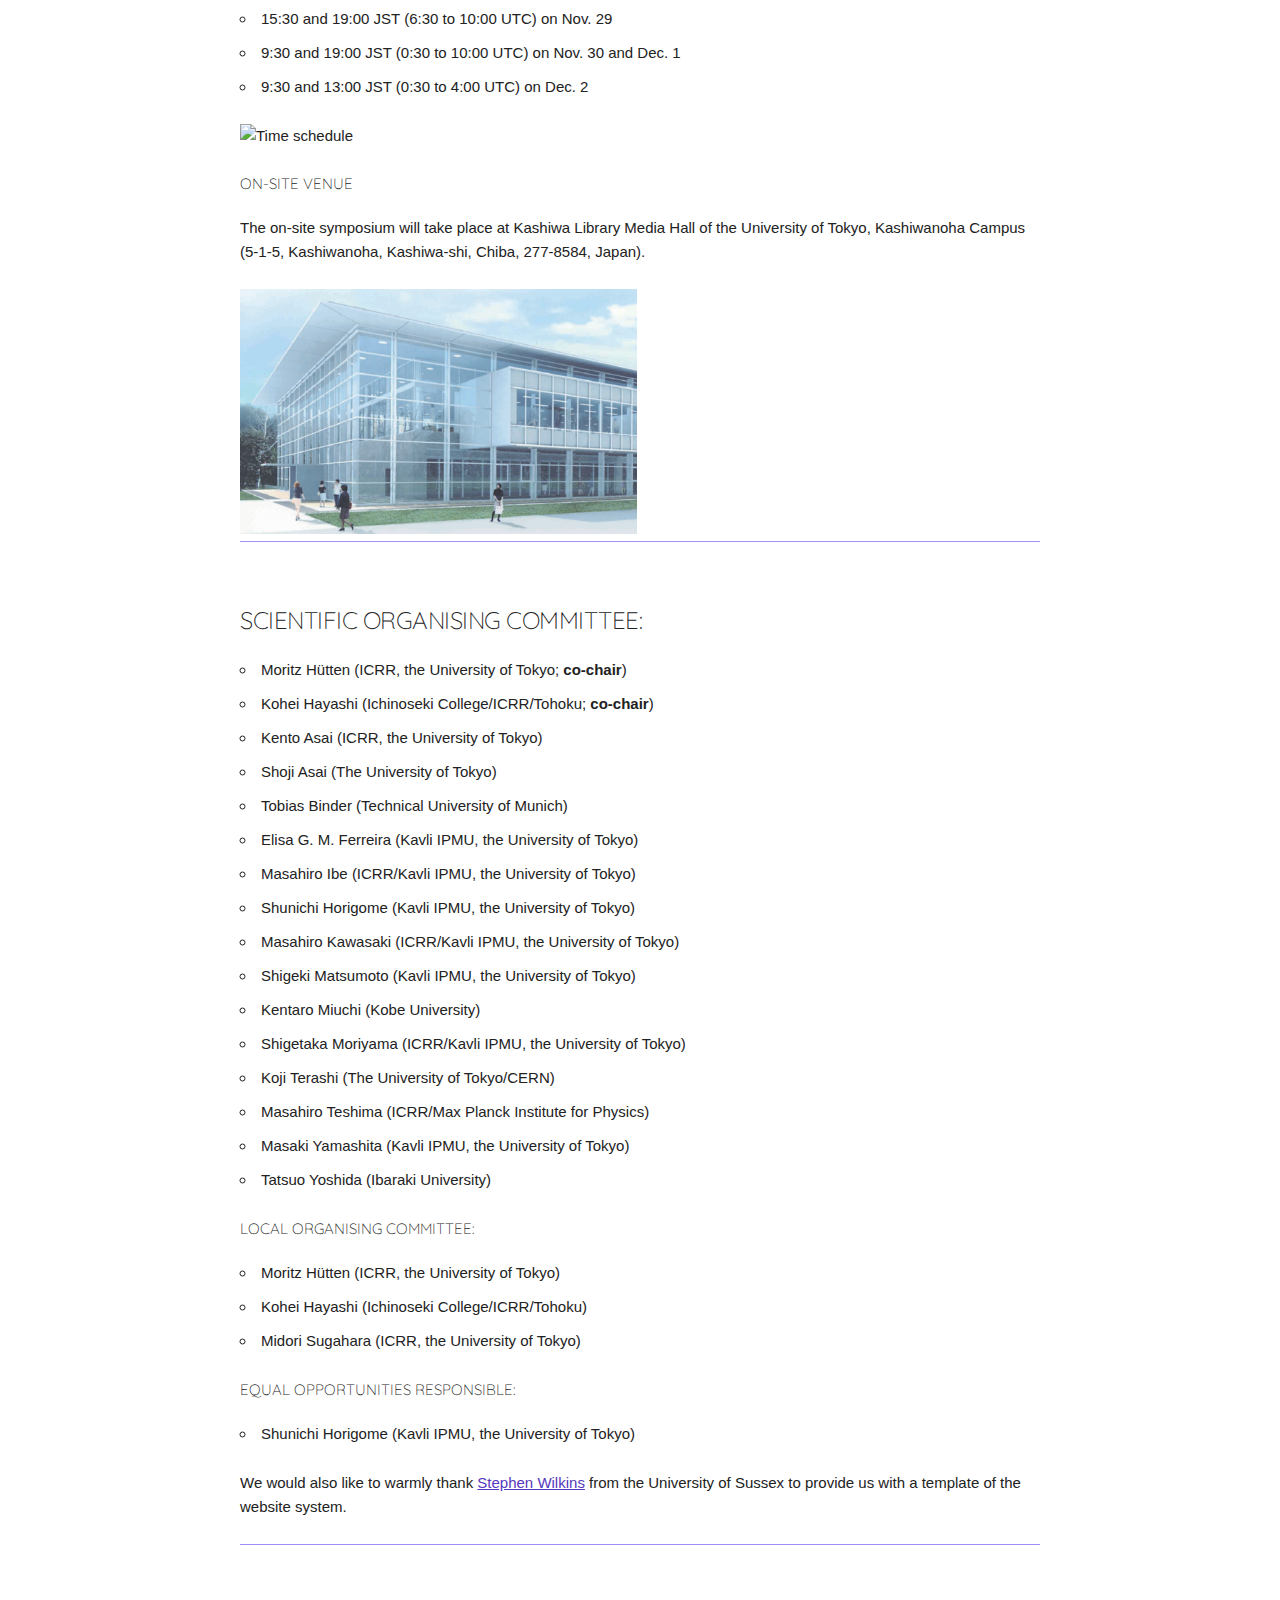
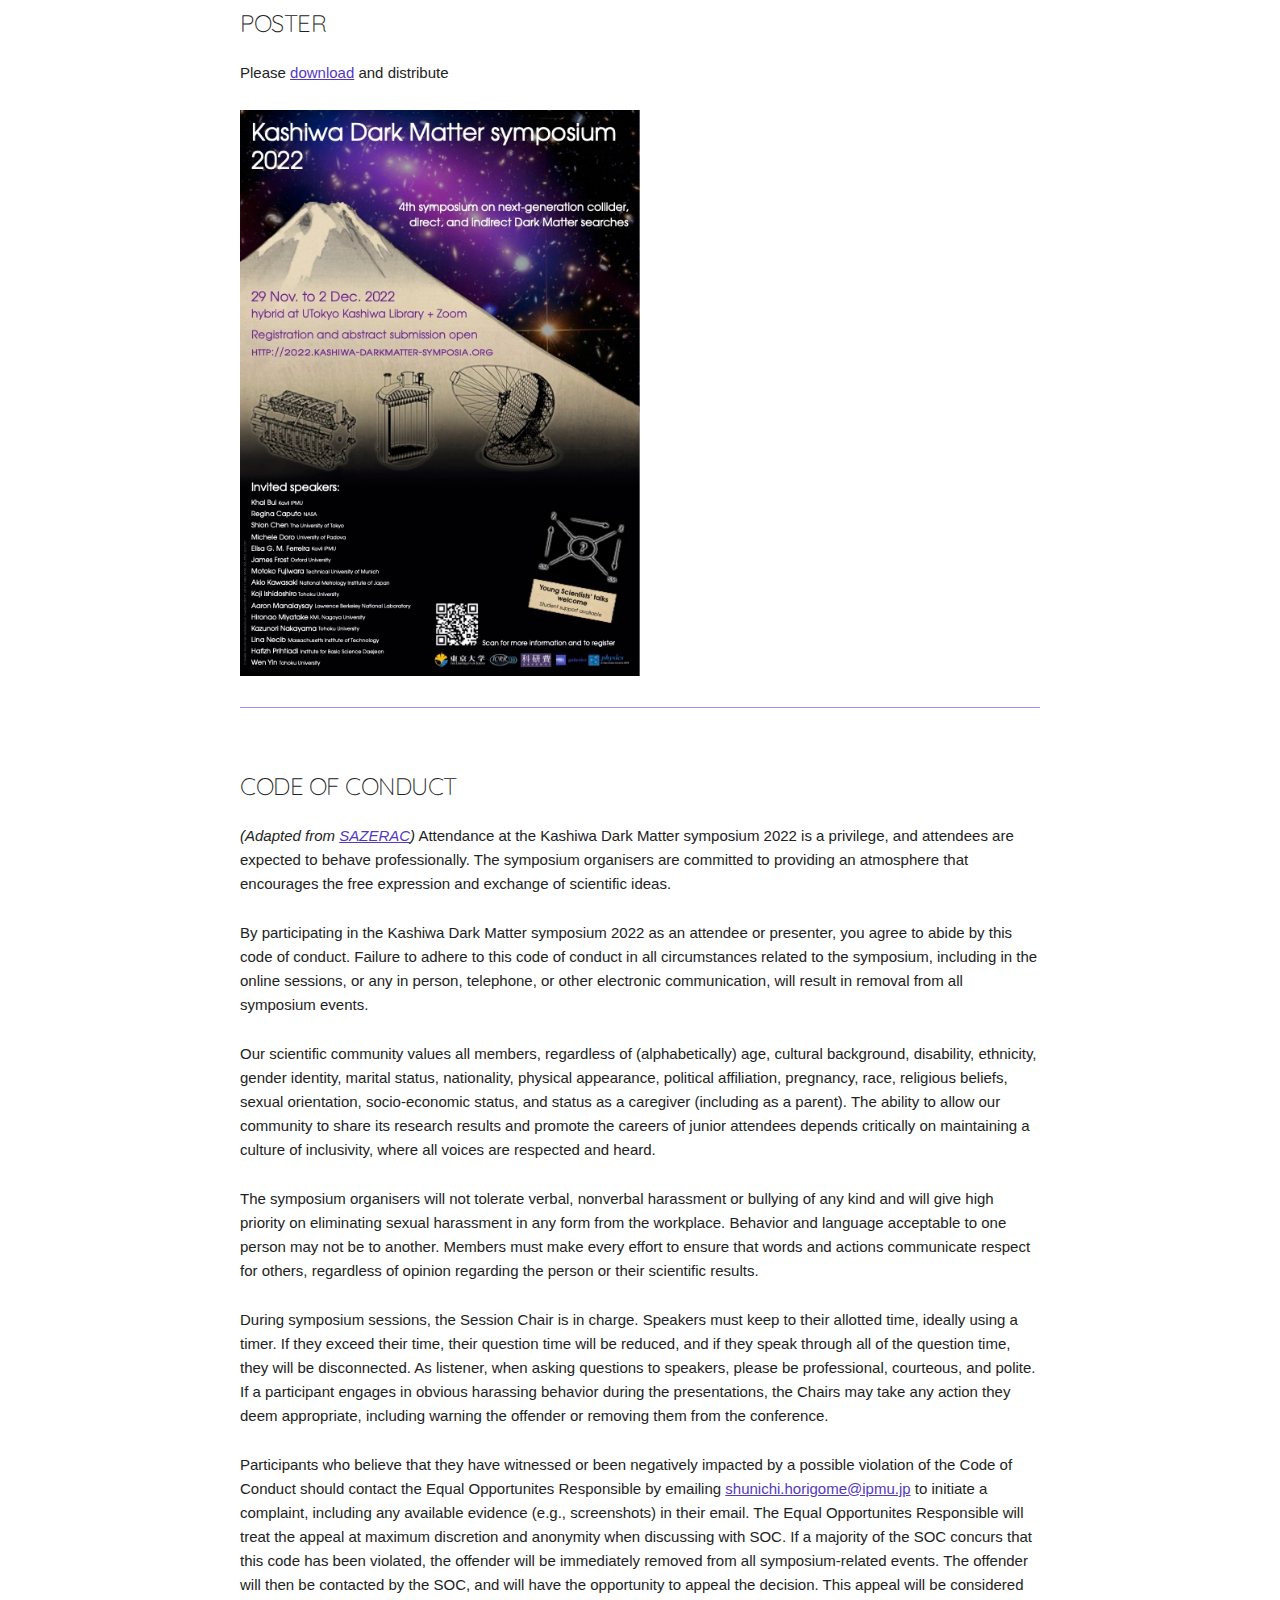
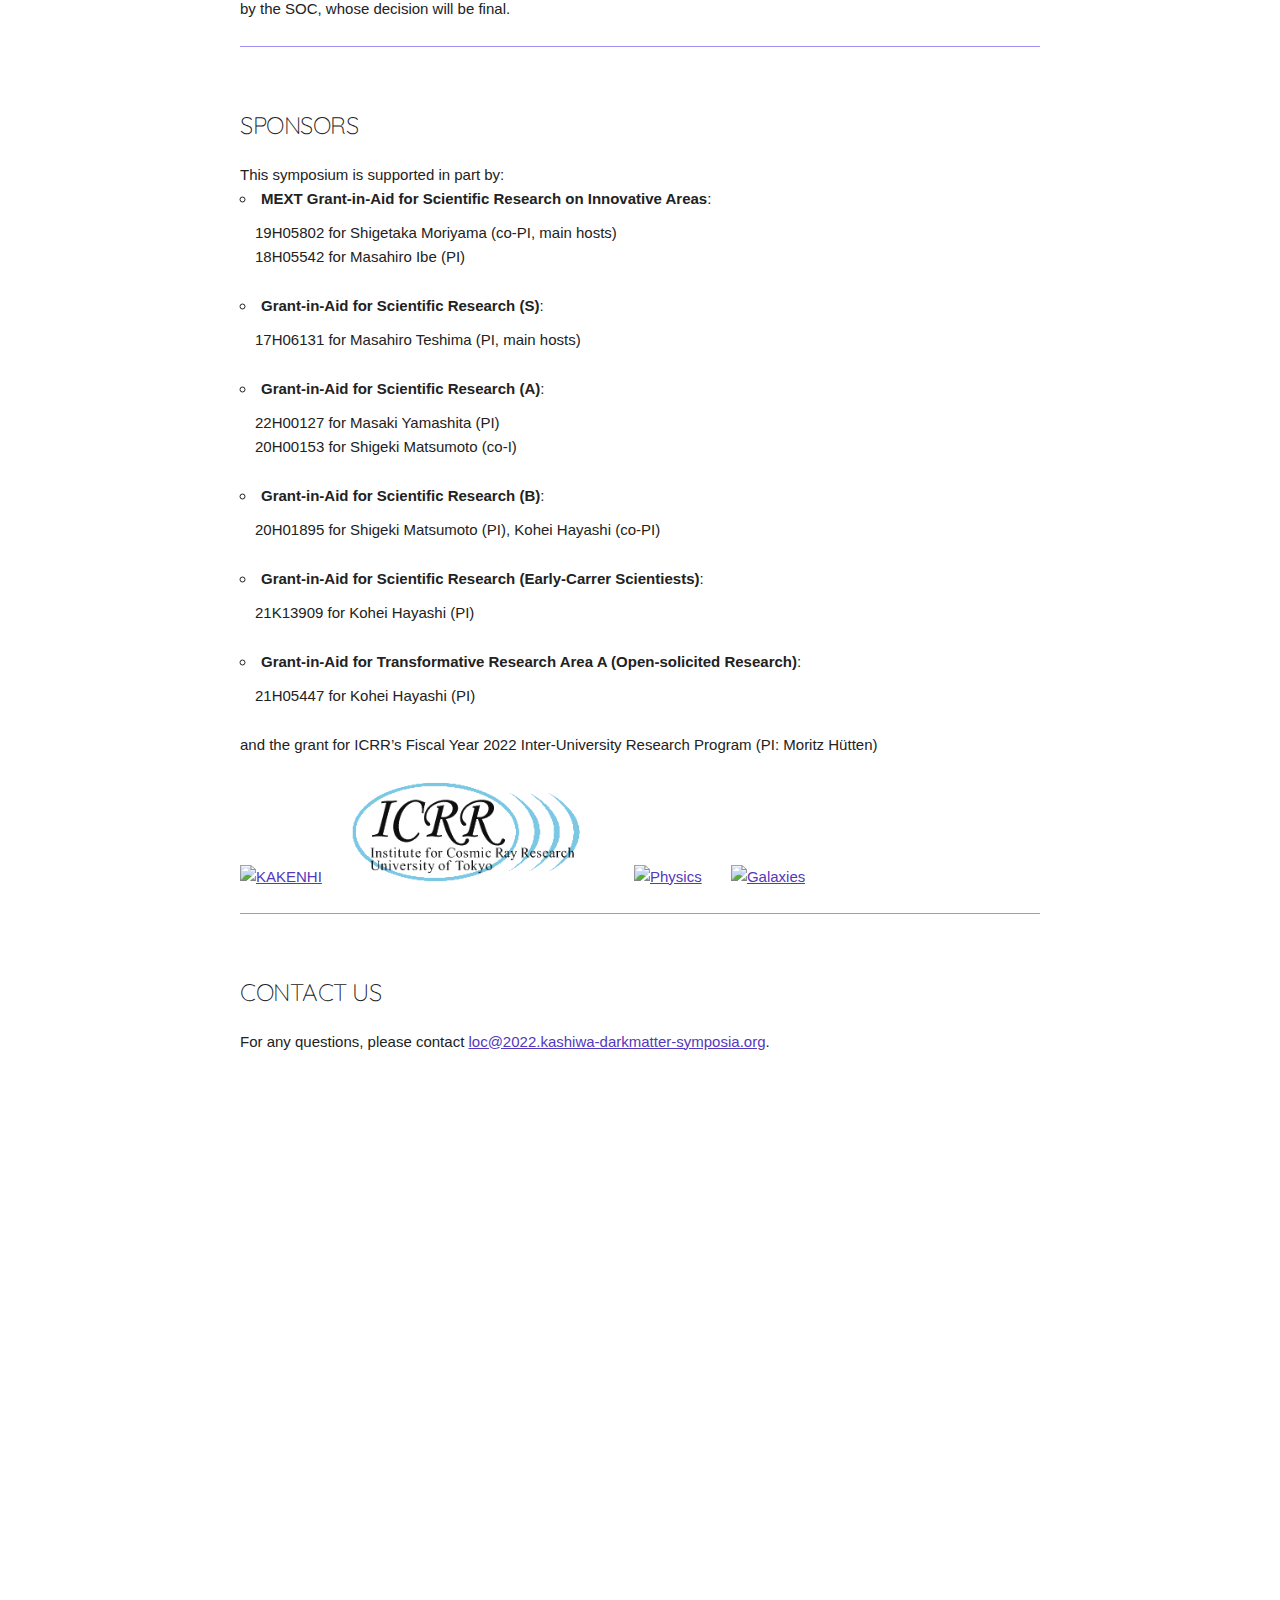
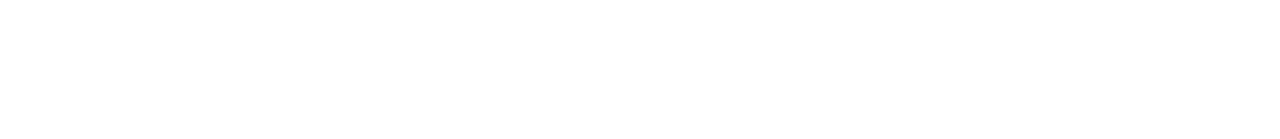
==== commit cd669bea: "update" ====
--- a/index.html
+++ b/index.html
@@ -82,6 +82,15 @@
                 <li class="popover-item">
                   <a class="popover-link" href="index.html#contact">Contact</a>
                 </li>
+                <li class="popover-item">
+                  <a class="popover-link" href="http://2021.kashiwa-darkmatter-symposia.org">2021 Symposium</a>
+                </li>
+                <li class="popover-item">
+                  <a class="popover-link" href="http://2020.kashiwa-darkmatter-symposia.org">2020 Symposium</a>
+                </li>
+                <li class="popover-item">
+                  <a class="popover-link" href="http://2019.kashiwa-darkmatter-symposia.org">2019 Symposium</a>
+                </li>
               </ul>
             </div>
           </li>
@@ -121,6 +130,9 @@
                  <li class="popover-item">
                   <a class="popover-link" href="infos.html#visa"k>Visa</a>
                 </li>
+                <li class="popover-item">
+                  <a class="popover-link" href="infos.html#lunch">Lunch places</a>
+                </li>
                  <li class="popover-item">
                   <a class="popover-link" href="infos.html#wifi">Local Wifi</a>
                 </li>
@@ -131,30 +143,20 @@
             </div>
           </li>
 
-	    <li class="navbar-item"><a class="navbar-link" href="participants.html">Attendants</a></li>
-
-		<li class="navbar-item">
-            <a class="navbar-link" href="#" data-popover="#pastNavPopover">Past symposia</a>
-            <div id="pastNavPopover" class="popover">
+	    <li class="navbar-item"><a class="navbar-link" href="participants.html">Participants</a></li>
+
+        <li class="navbar-item" style="float:right; margin-right: -4%;"><a class="navbar-link" href="#"  title="Gather.Town" data-popover="#gatherNavPopover"><img src="images/gather.png" width="20" style="vertical-align:middle; margin-right: -15px;"  onmouseover="this.src='images/gather_active.png'" onmouseout="this.src='images/gather.png'"> </a>
+             <div id="gatherNavPopover" class="popover" style="margin-left: -5%;">
               <ul class="popover-list">
-                <li class="popover-item">
-                  <a class="popover-link" href="http://2021.kashiwa-darkmatter-symposia.org" target=_blank>2021 Symposium</a>
-                </li>
-                <li class="popover-item">
-                  <a class="popover-link" href="http://2020.kashiwa-darkmatter-symposia.org" target=_blank>2020 Symposium</a>
-                </li>
-                 <li class="popover-item">
-                  <a class="popover-link" href="http://2019.kashiwa-darkmatter-symposia.org" target=_blank>2019 Symposium</a>
+                <li class="popover-item" >
+                  <a class="popover-link" href="https://app.gather.town/events/LtcFlWG-SxKc4XYM9Sg0" >Enter symposium</a>
+                </li>
+                <li class="popover-item">
+                  <a class="popover-link" href="gathertutorial.html">&nbsp;&nbsp;&nbsp;Gather.Town tutorial</a>
                 </li>
               </ul>
             </div>
-          </li>
-
-
-        <li class="navbar-item" style="float:right; margin-right: -4%;"><a class="navbar-link" href="https://twitter.com/dm_kashiwa" target=_blank title="Twitter"><img src="images/twitter.png" width="22" style="vertical-align:middle; "  onmouseover="this.src='images/twitter_active.png'" 
-onmouseout="this.src='images/twitter.png'"></a><a class="navbar-link" href="https://www.youtube.com/channel/UCpjf2aTgzFsVM5lXT6LpgqA" target=_blank title="Youtube channel"><img src="images/youtube.png" width="25" style="vertical-align:middle; "  onmouseover="this.src='images/youtube_active.png'" 
-onmouseout="this.src='images/youtube.png'"></a></li>
-
+       <a class="navbar-link" href="https://dm2022kashiwa.slack.com/" target=_blank title="Slack"><img src="images/slack.png" width="20" style="vertical-align:middle; margin-right: -15px;"  onmouseover="this.src='images/slack_active.png'" onmouseout="this.src='images/slack.png'"></a><a class="navbar-link" href="https://twitter.com/dm_kashiwa" target=_blank title="Twitter"><img src="images/twitter.png" width="22" style="vertical-align:middle; margin-right: -15px;"  onmouseover="this.src='images/twitter_active.png'" onmouseout="this.src='images/twitter.png'"></a><a class="navbar-link" href="https://www.youtube.com/channel/UCpjf2aTgzFsVM5lXT6LpgqA" target=_blank title="Youtube channel"><img src="images/youtube.png" width="25" style="vertical-align:middle; "  onmouseover="this.src='images/youtube_active.png'" onmouseout="this.src='images/youtube.png'"></a></li>
         </ul>
       </div>
     </nav>
@@ -190,6 +192,8 @@
 
       <div class="docs-section" id="updates">
       <h4>Updates</h4>
+
+       <p>23/11: All participants have received connection details for virtual access via Gather.Town, Zoom, and Slack. Please contact <a href="mailto:loc@2022.kashiwa-darkmatter-symposia.org">loc@2022.kashiwa-darkmatter-symposia.org</a> in case you did not receive any information.</p>
 
        <p>21/11: Talk schedule and poster abstracts are published.</p>
 
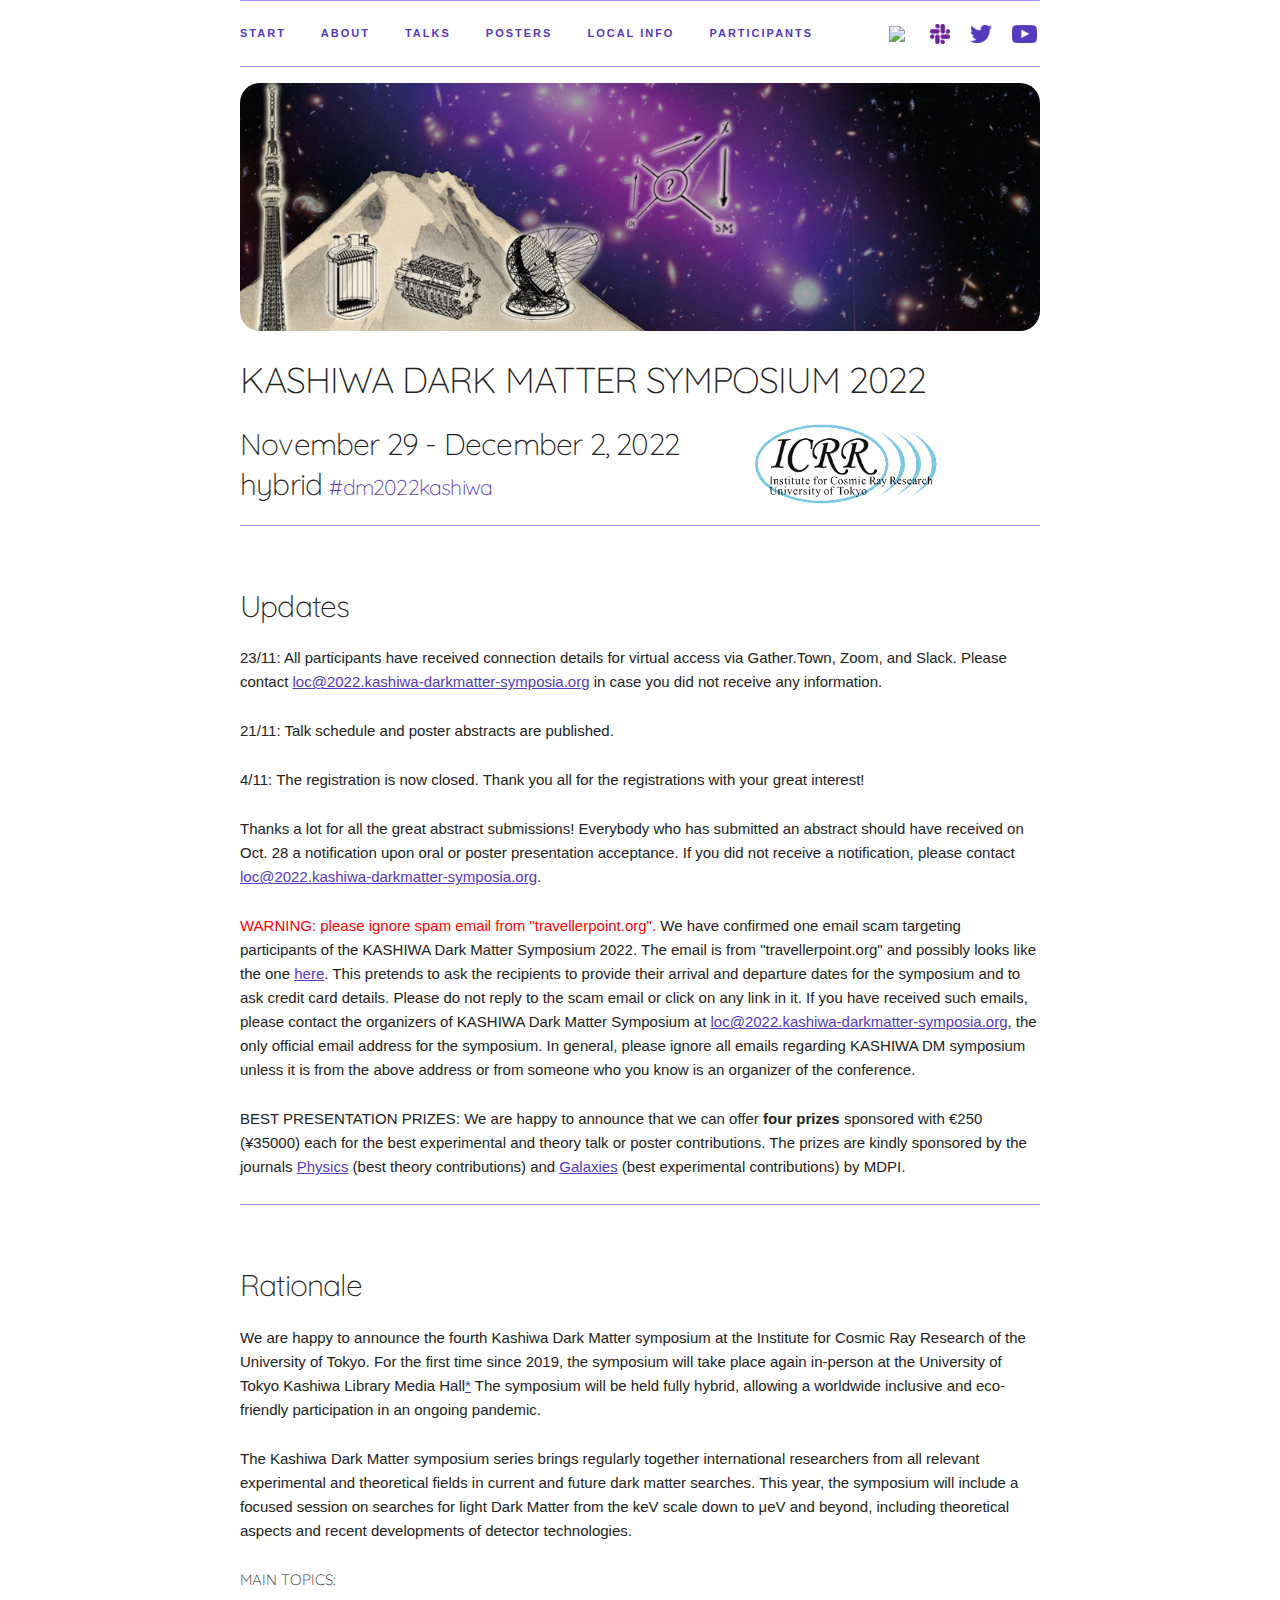
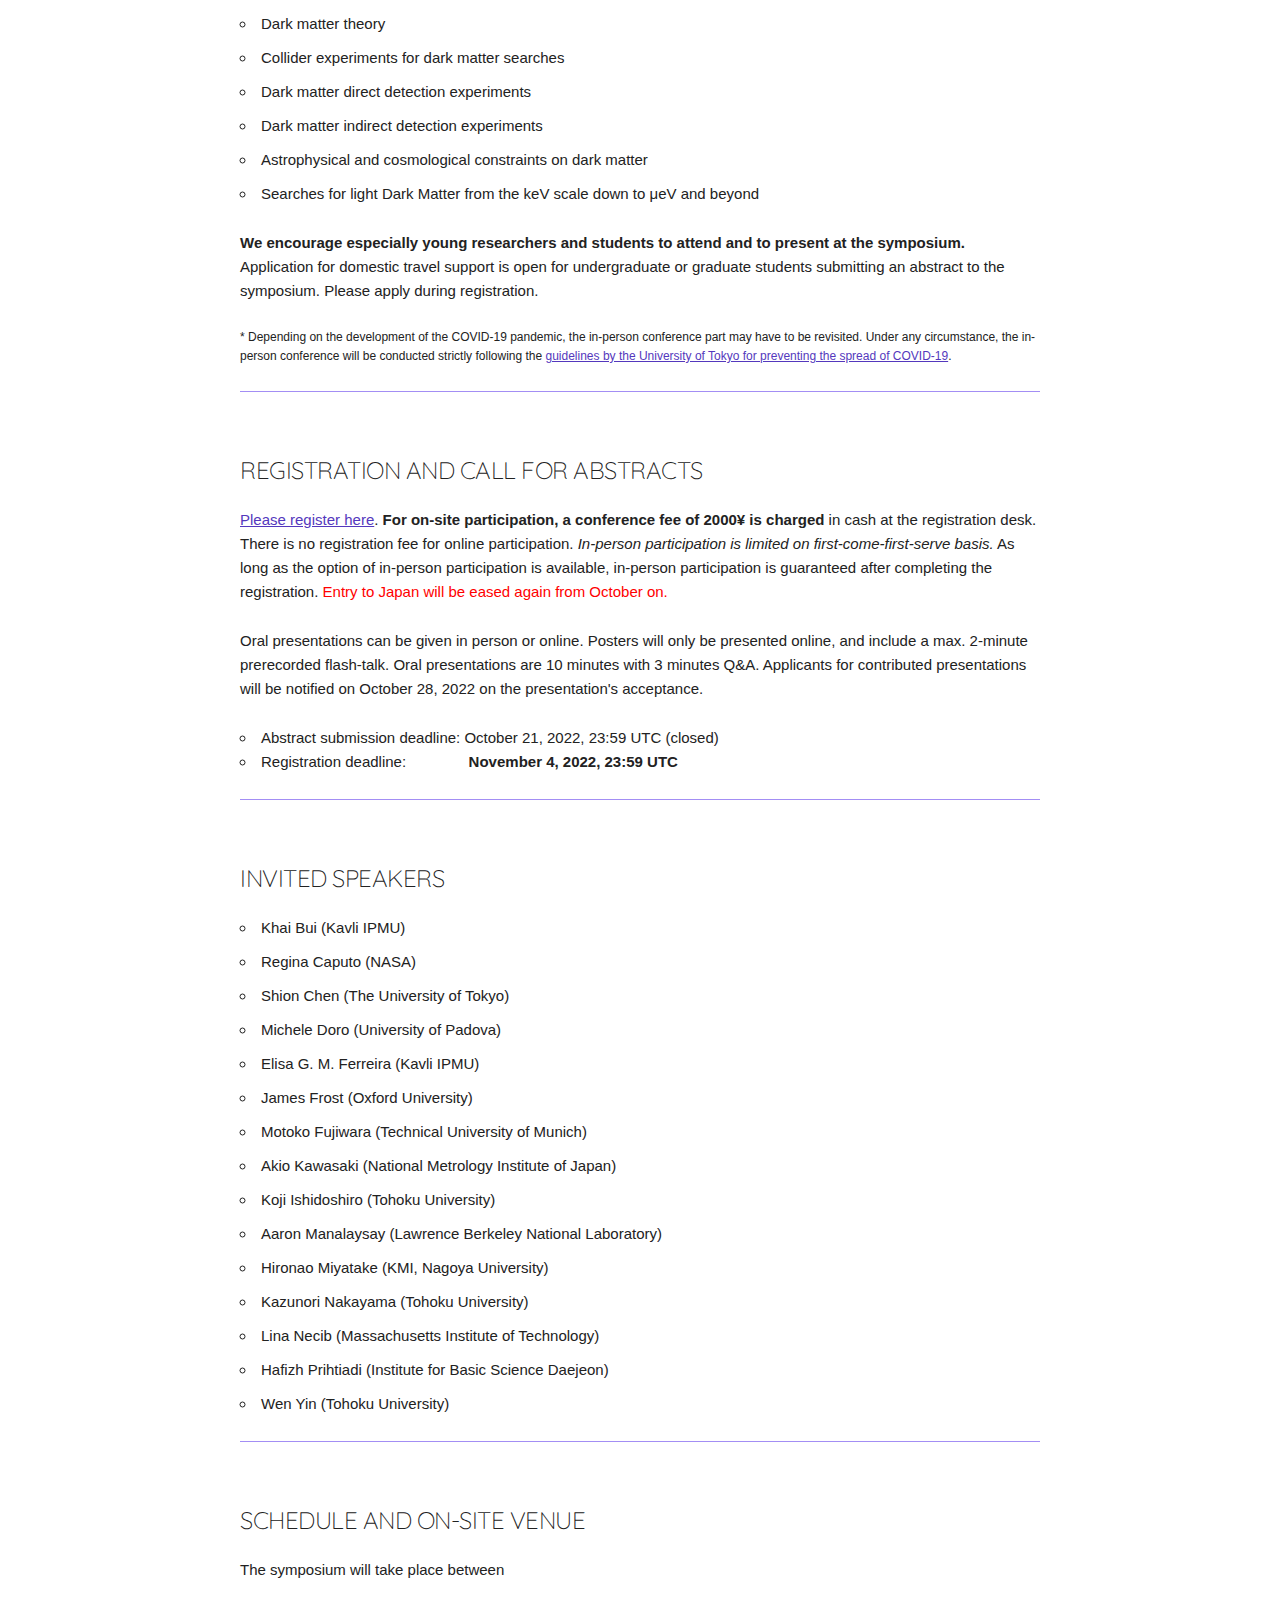
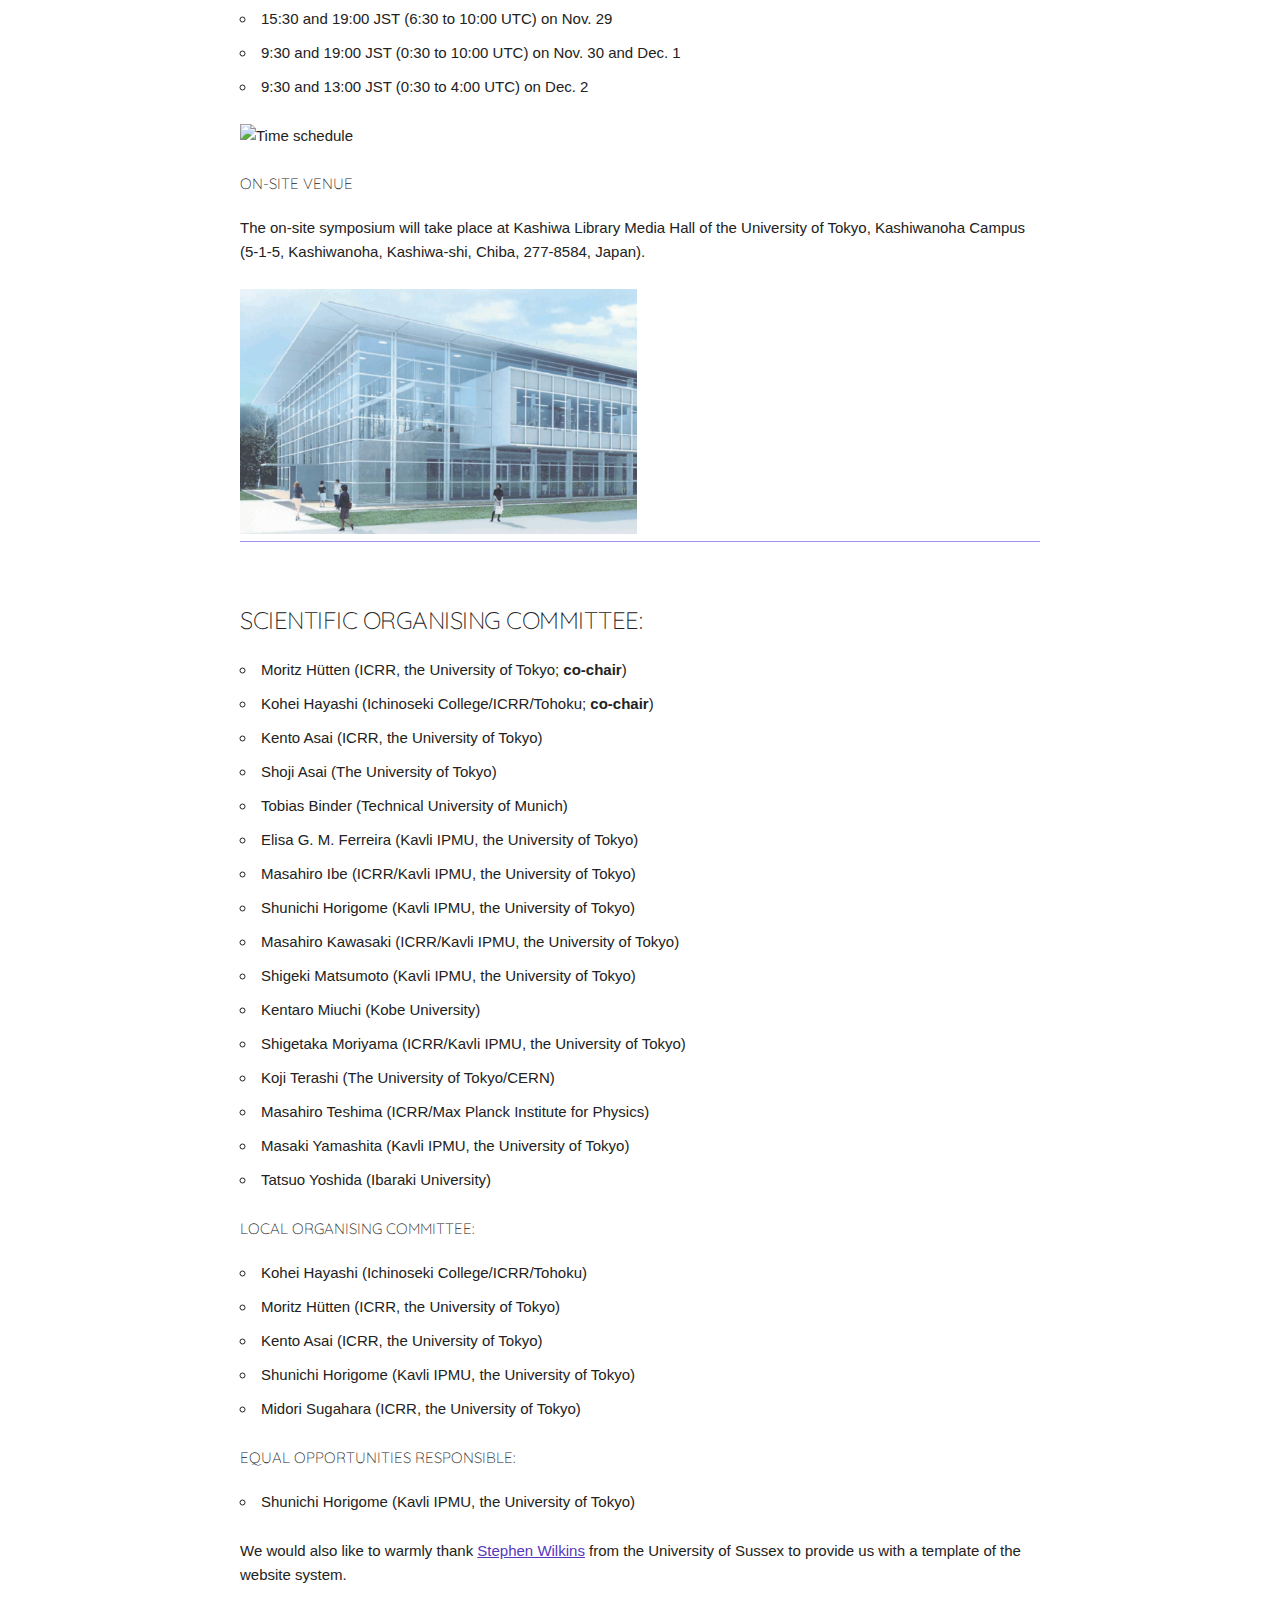
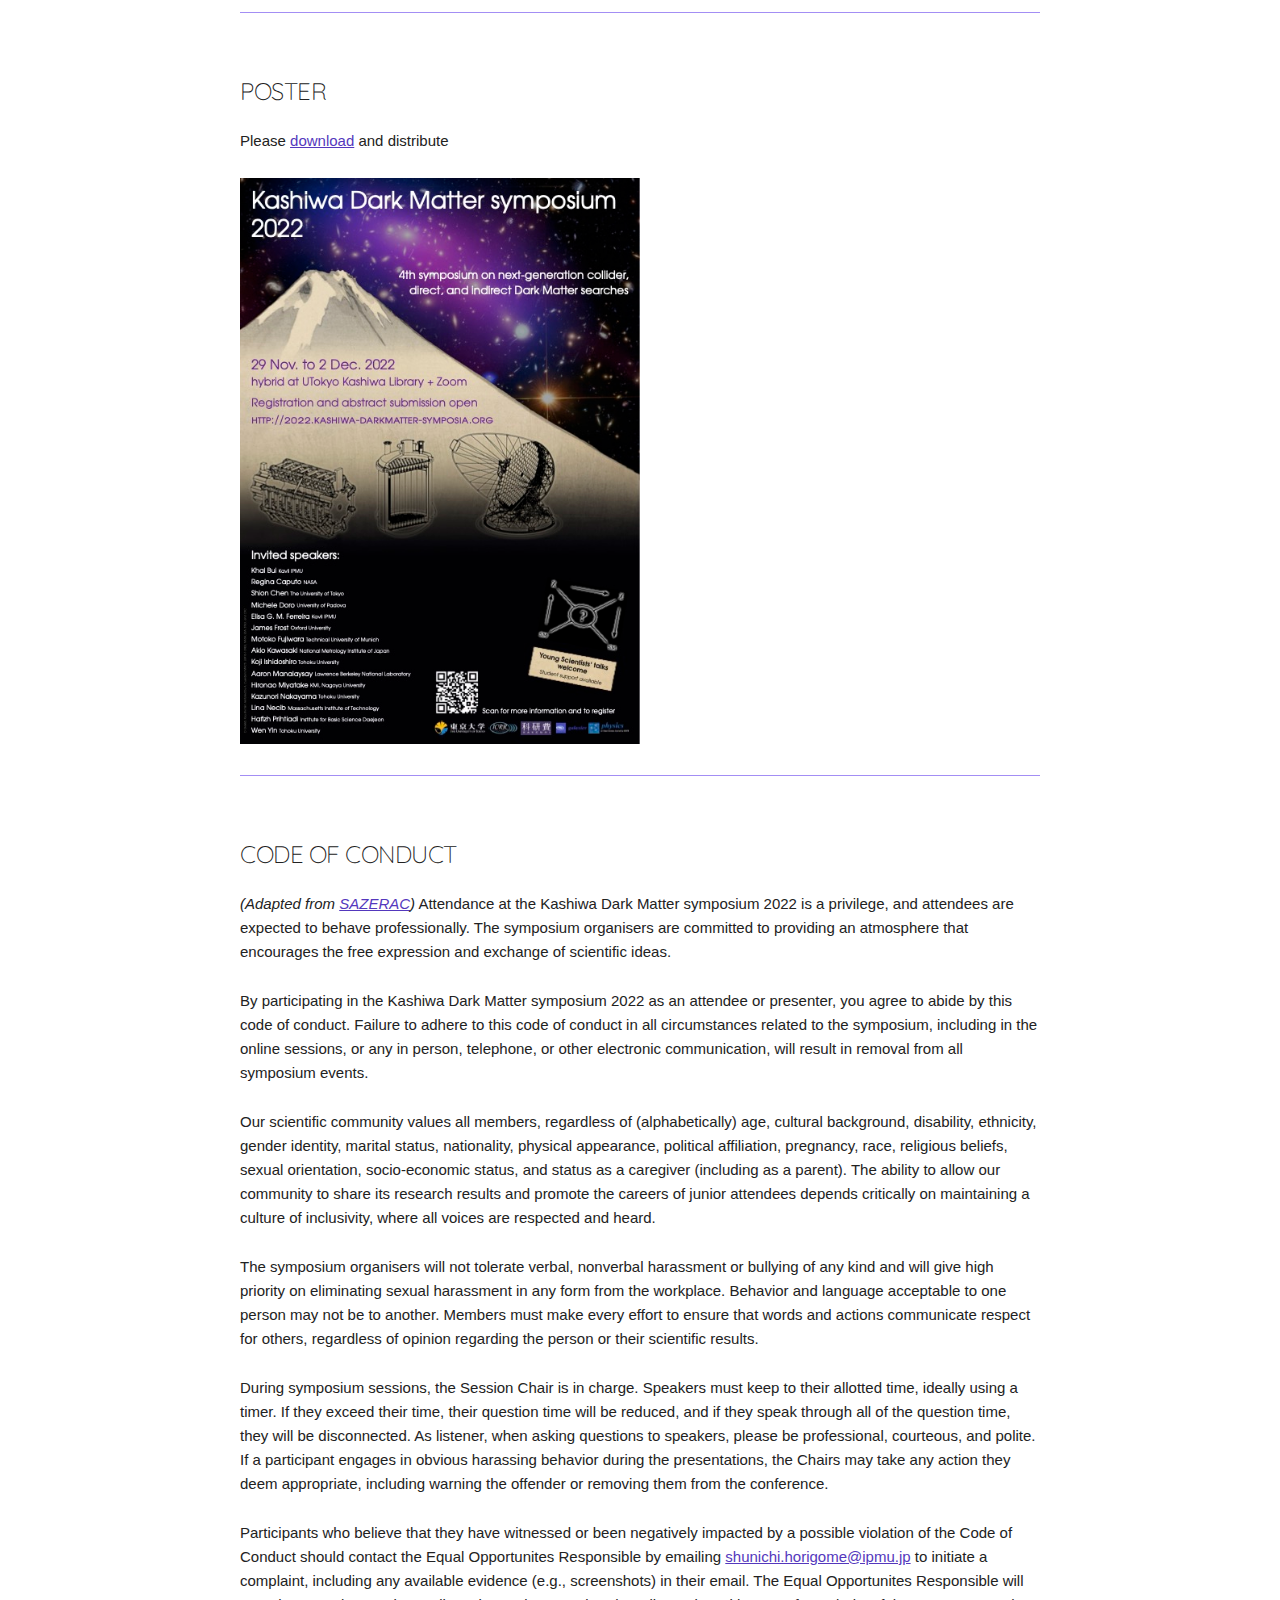
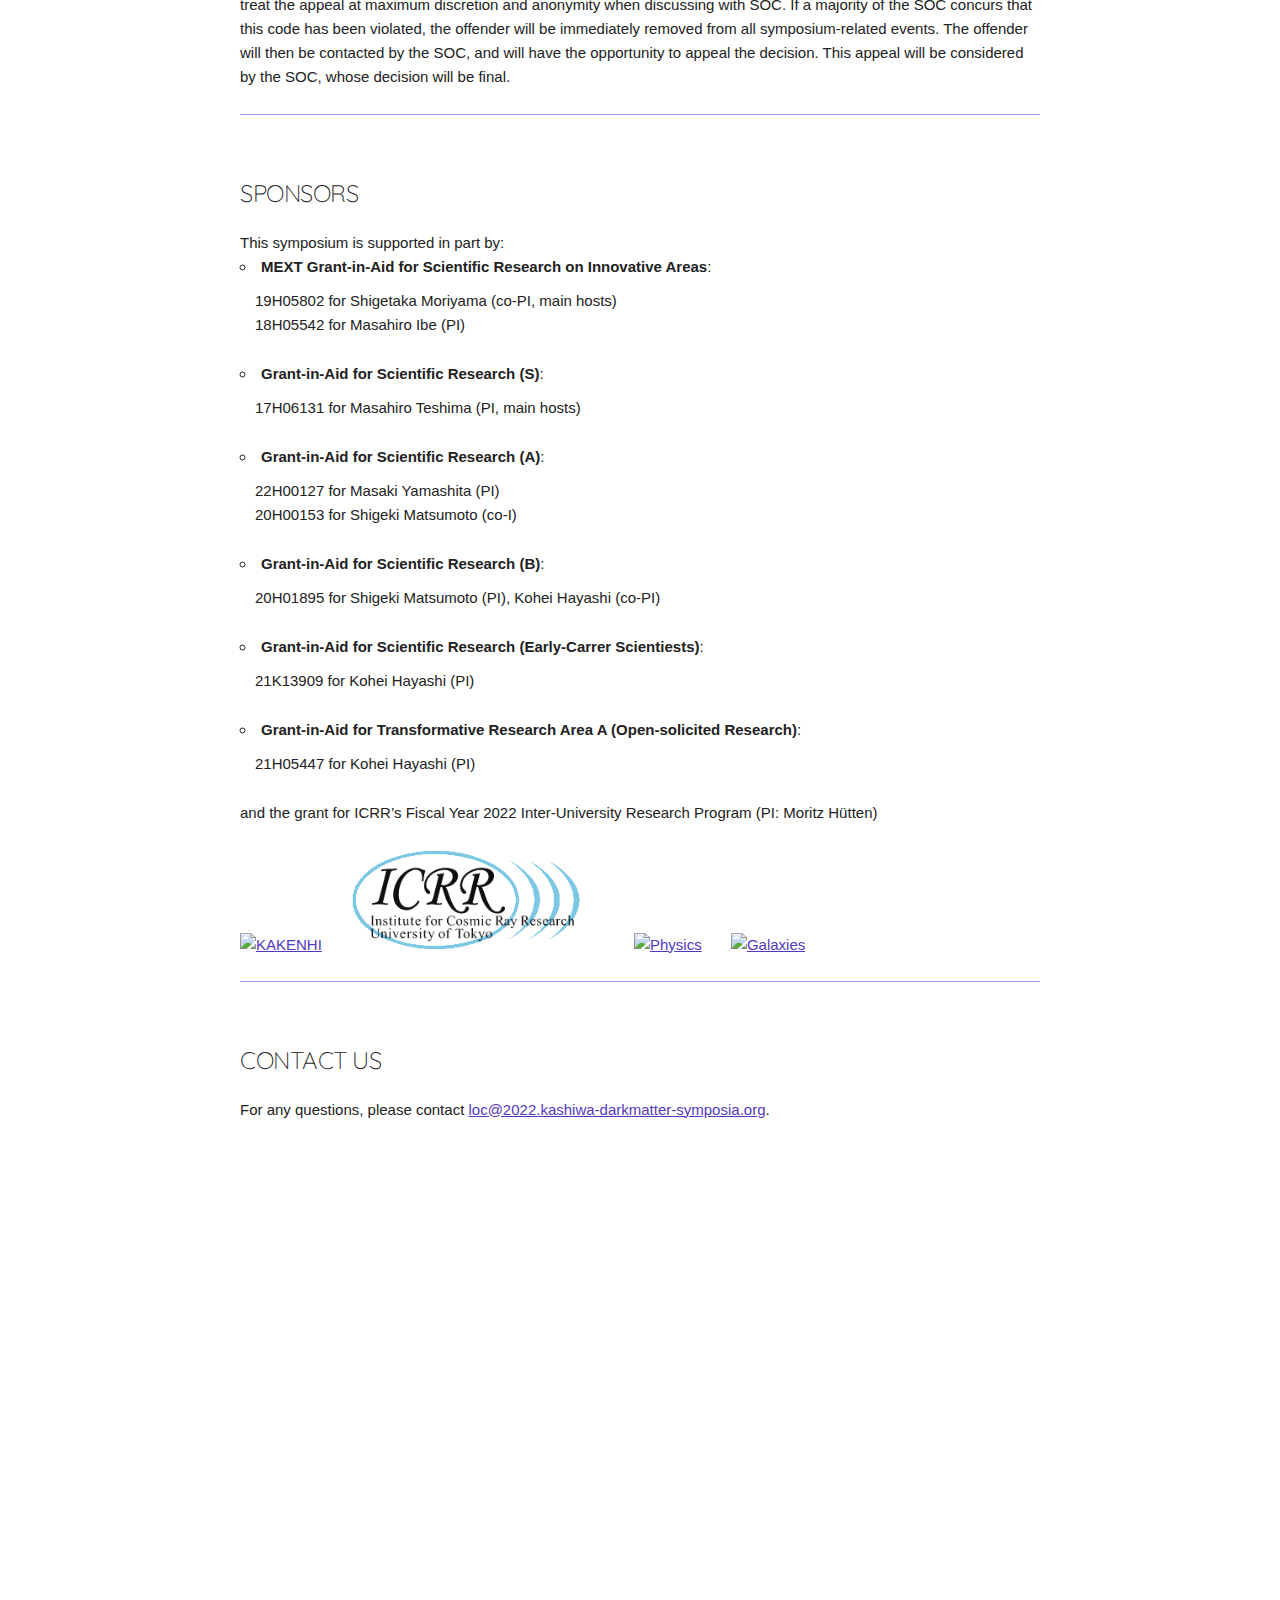
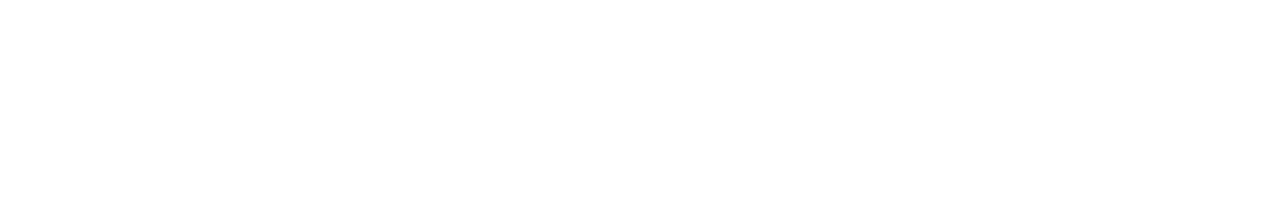
==== commit a7746828: "talk switch" ====
--- a/index.html
+++ b/index.html
@@ -319,8 +319,10 @@
         <h6 class="docs-header">Local Organising Committee:</h6>
         <!-- <p> The LOC is responsible for organisational and technical aspects</p> including website development, video editting, and moderating the Slack workspace.</p>-->
         <ul>
+          <li>Kohei Hayashi (Ichinoseki College/ICRR/Tohoku)</li>
           <li>Moritz H&uuml;tten (ICRR, the University of Tokyo)</li>
-          <li>Kohei Hayashi (Ichinoseki College/ICRR/Tohoku)</li>
+          <li>Kento Asai (ICRR, the University of Tokyo)</li>
+          <li>Shunichi Horigome (Kavli IPMU, the University of Tokyo)</li>
           <li>Midori Sugahara (ICRR, the University of Tokyo)</li>
         </ul>
       
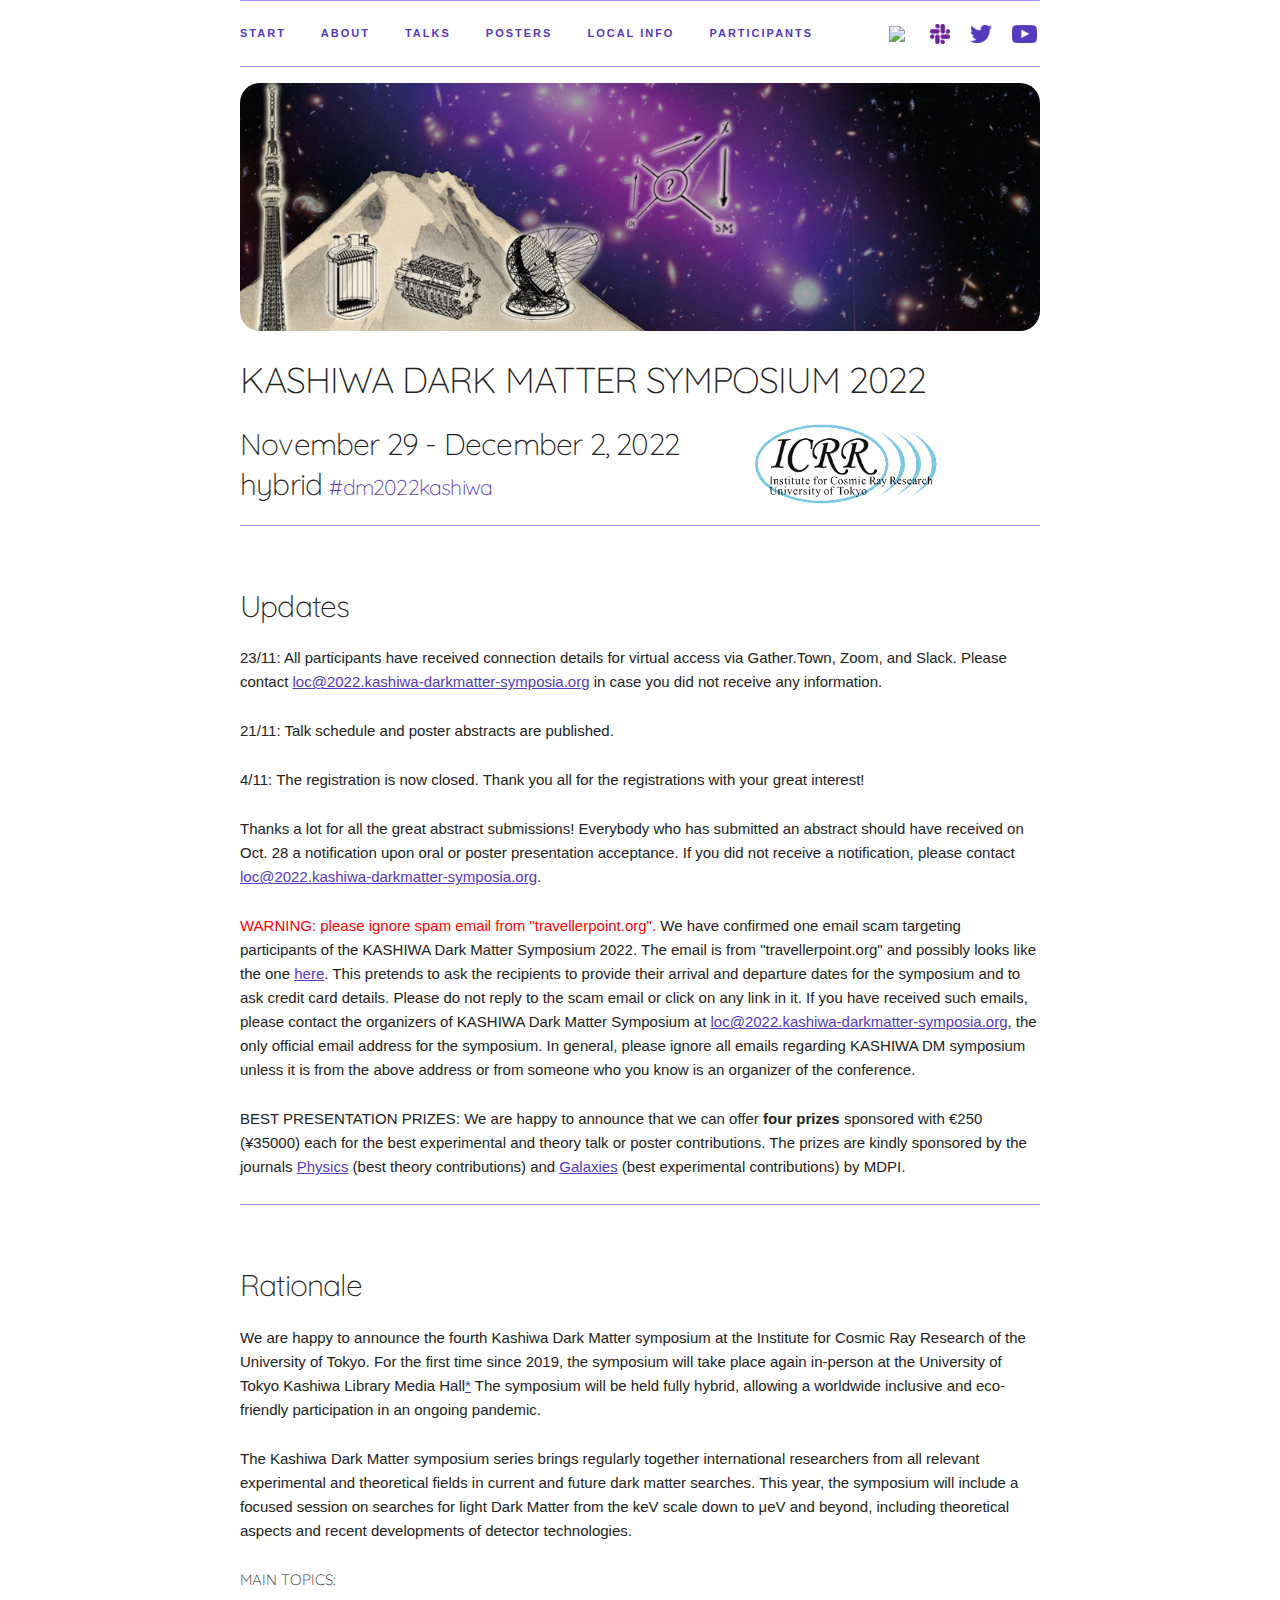
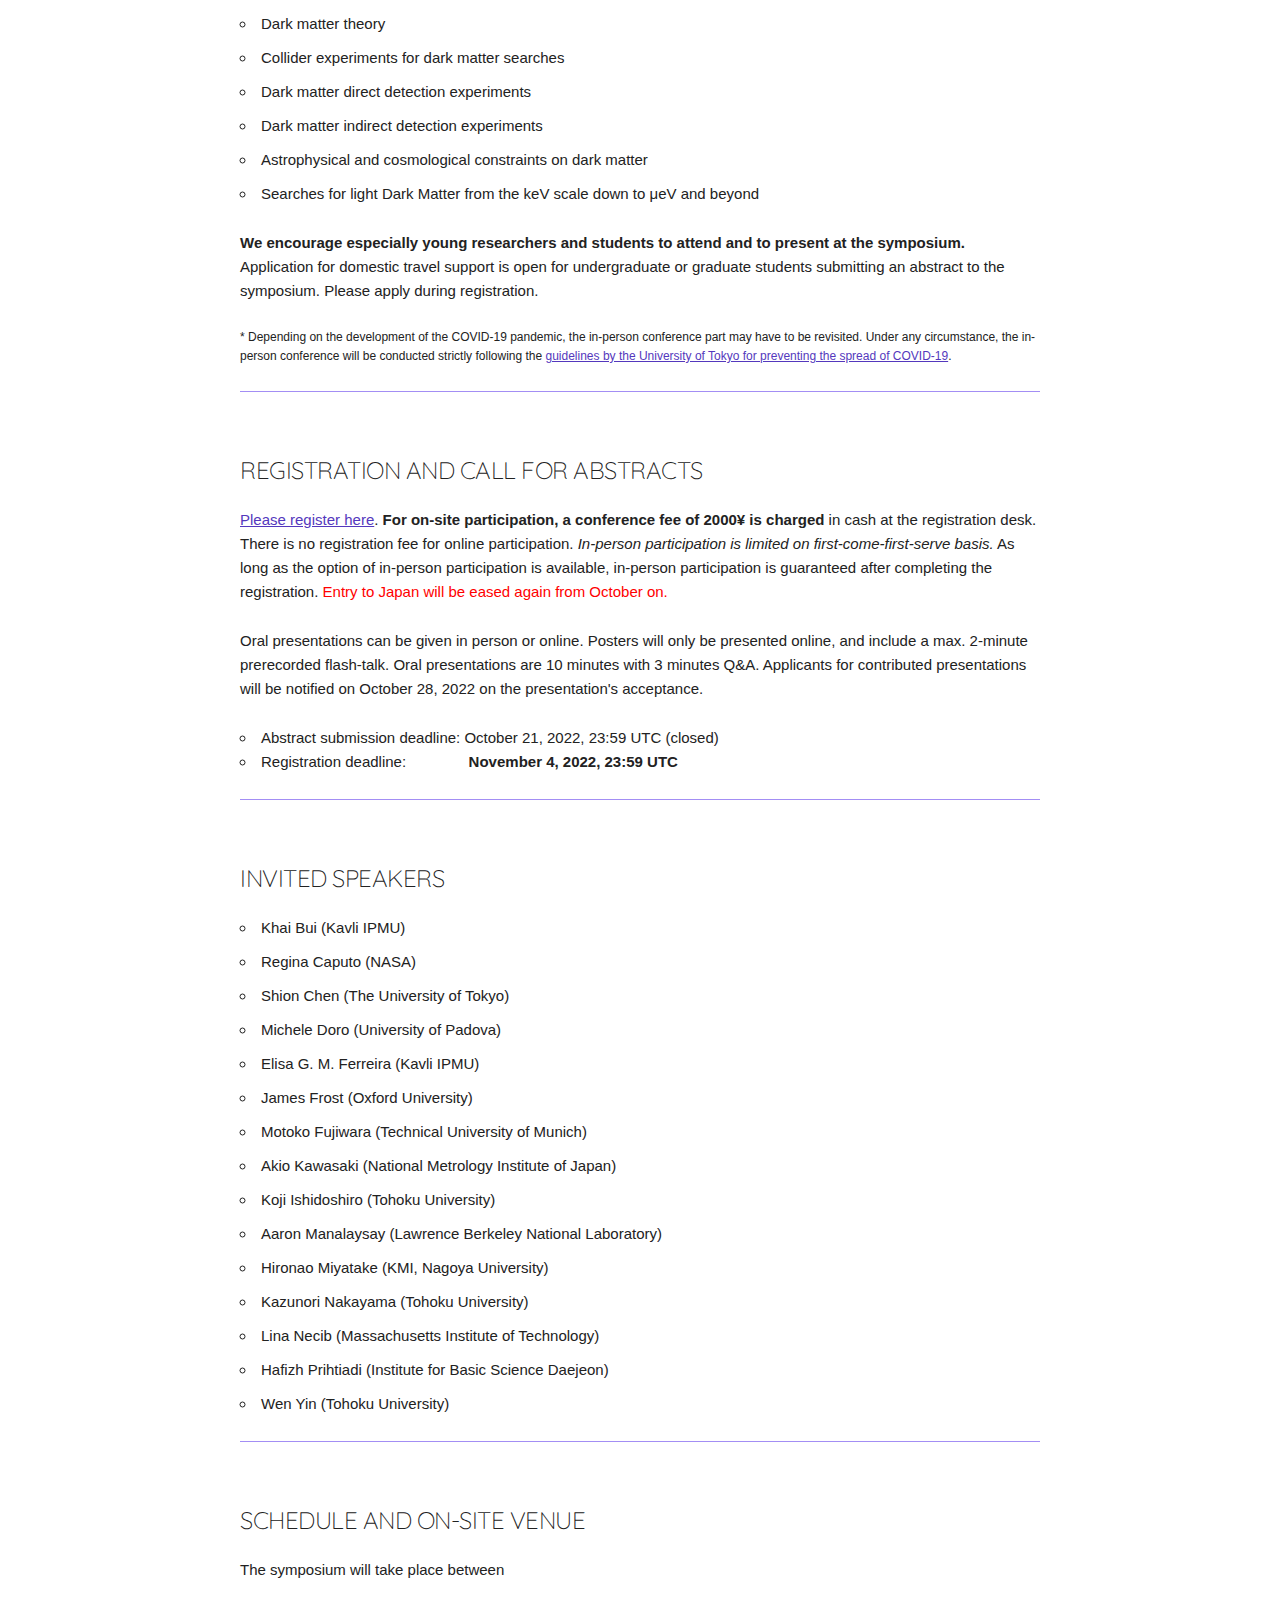
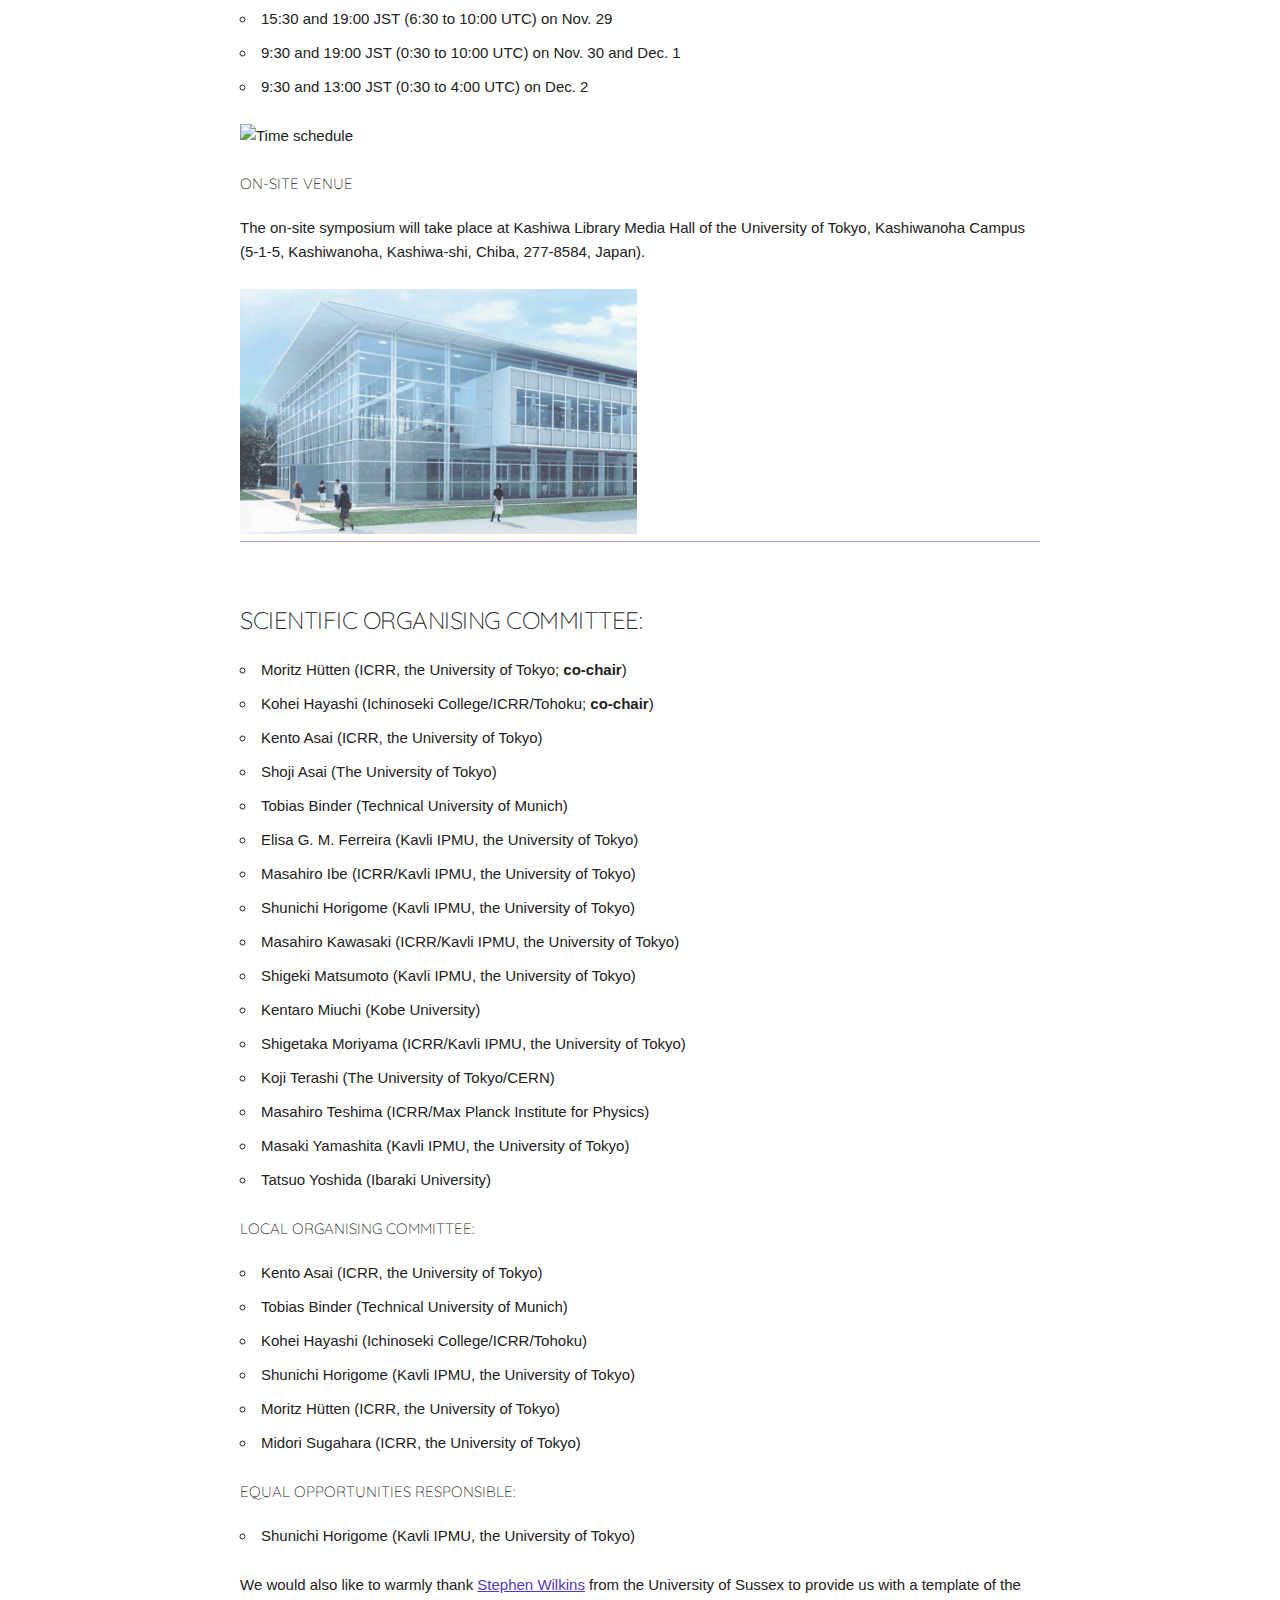
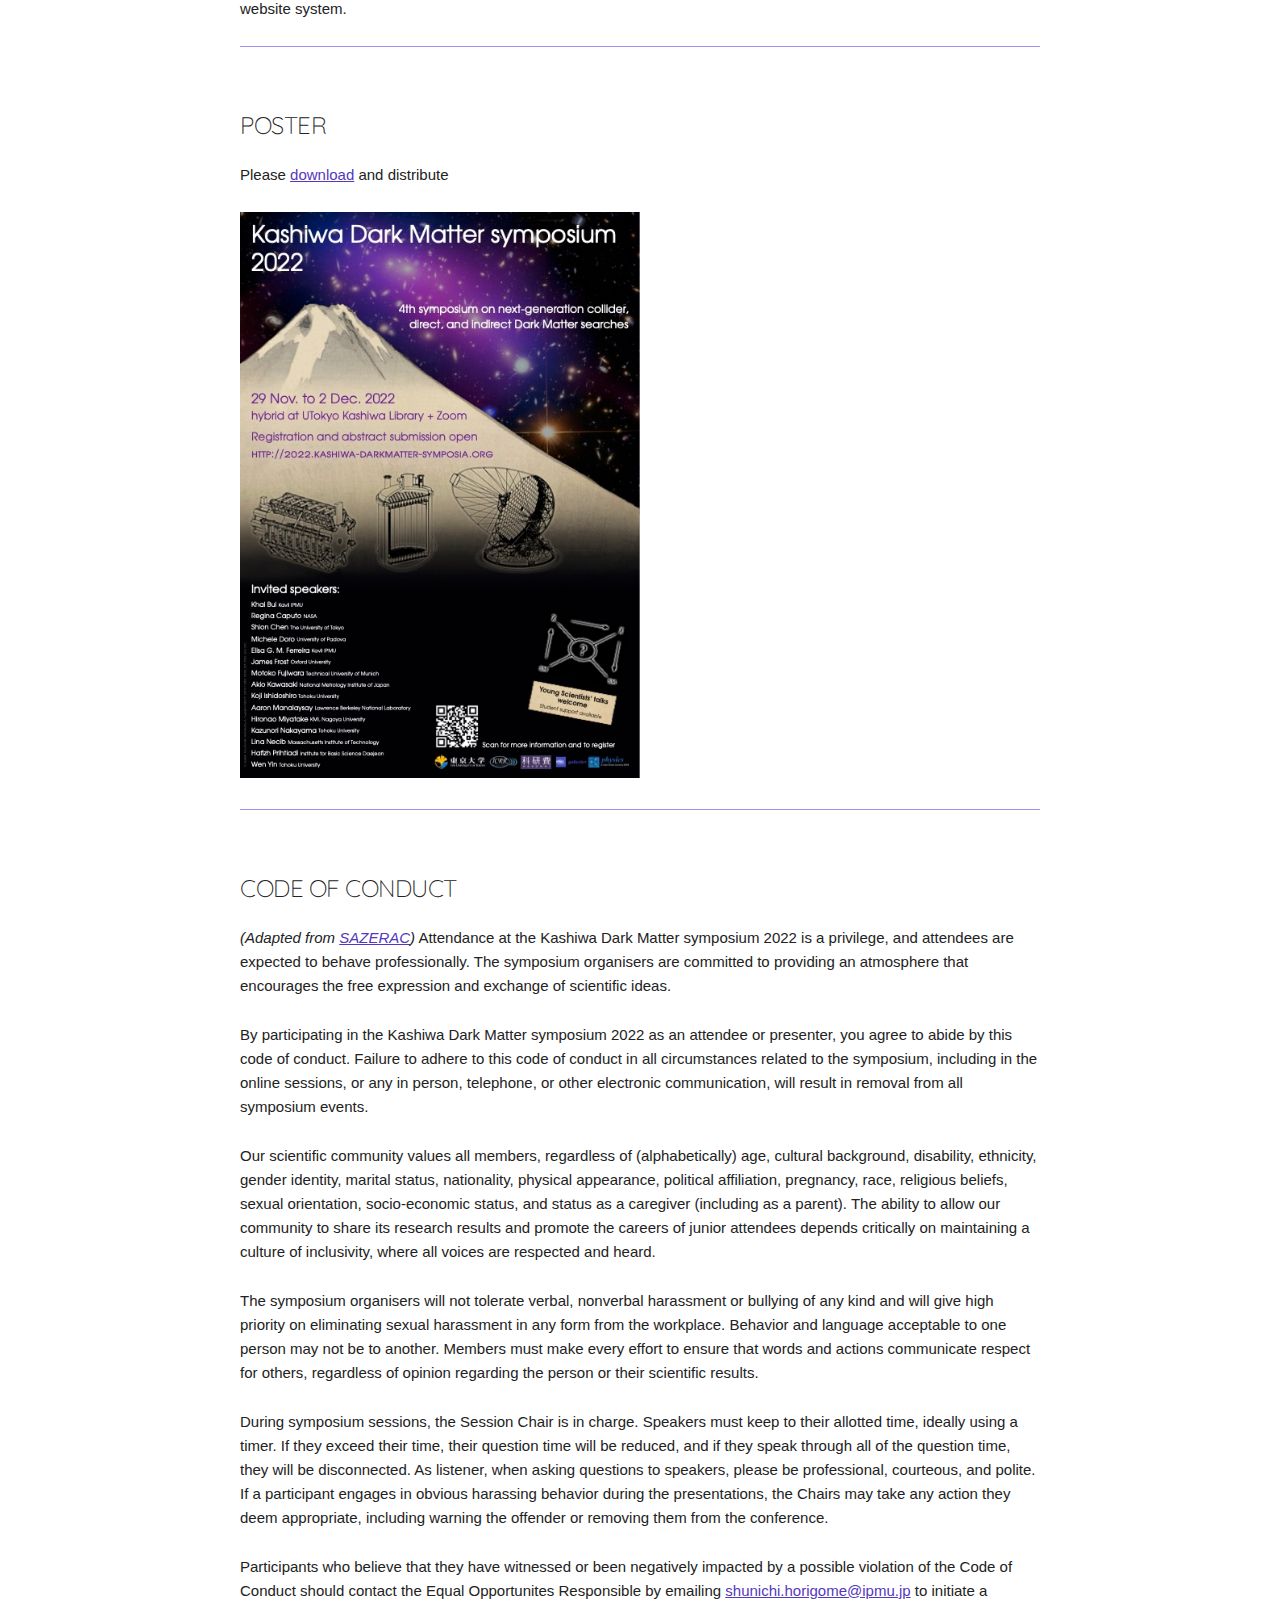
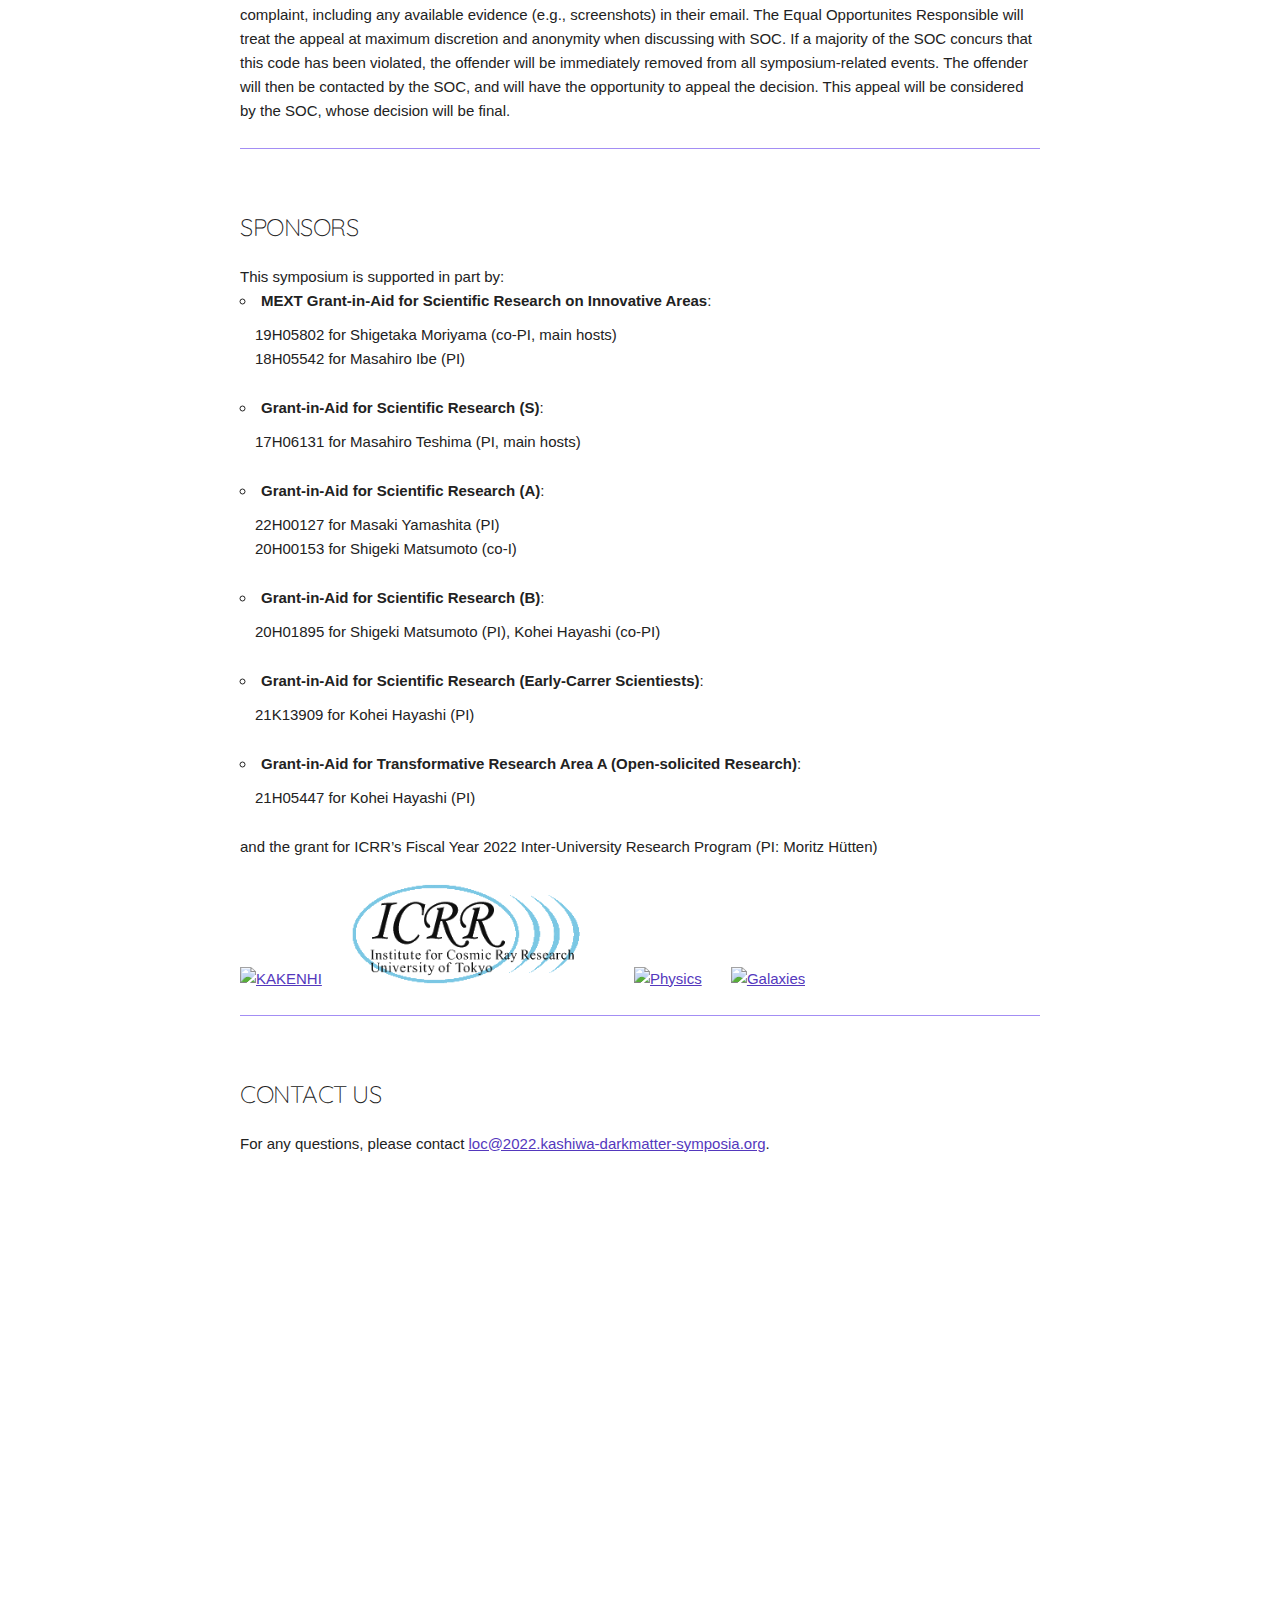
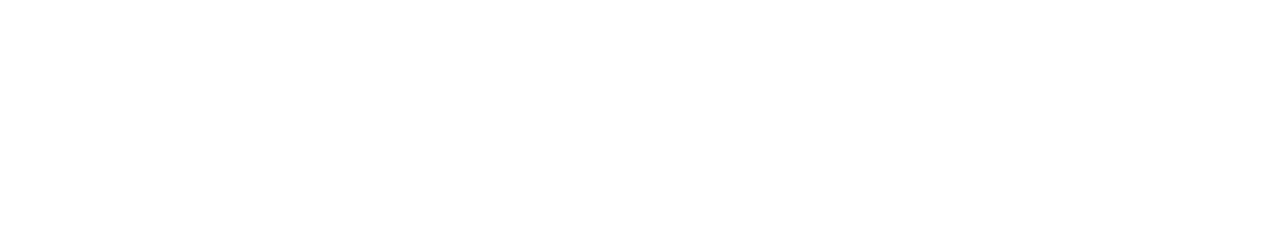
==== commit 181bb75a: "LOC" ====
--- a/index.html
+++ b/index.html
@@ -319,10 +319,11 @@
         <h6 class="docs-header">Local Organising Committee:</h6>
         <!-- <p> The LOC is responsible for organisational and technical aspects</p> including website development, video editting, and moderating the Slack workspace.</p>-->
         <ul>
+          <li>Kento Asai (ICRR, the University of Tokyo)</li>
+          <li>Tobias Binder (Technical University of Munich)</li>
           <li>Kohei Hayashi (Ichinoseki College/ICRR/Tohoku)</li>
+          <li>Shunichi Horigome (Kavli IPMU, the University of Tokyo)</li>
           <li>Moritz H&uuml;tten (ICRR, the University of Tokyo)</li>
-          <li>Kento Asai (ICRR, the University of Tokyo)</li>
-          <li>Shunichi Horigome (Kavli IPMU, the University of Tokyo)</li>
           <li>Midori Sugahara (ICRR, the University of Tokyo)</li>
         </ul>
       
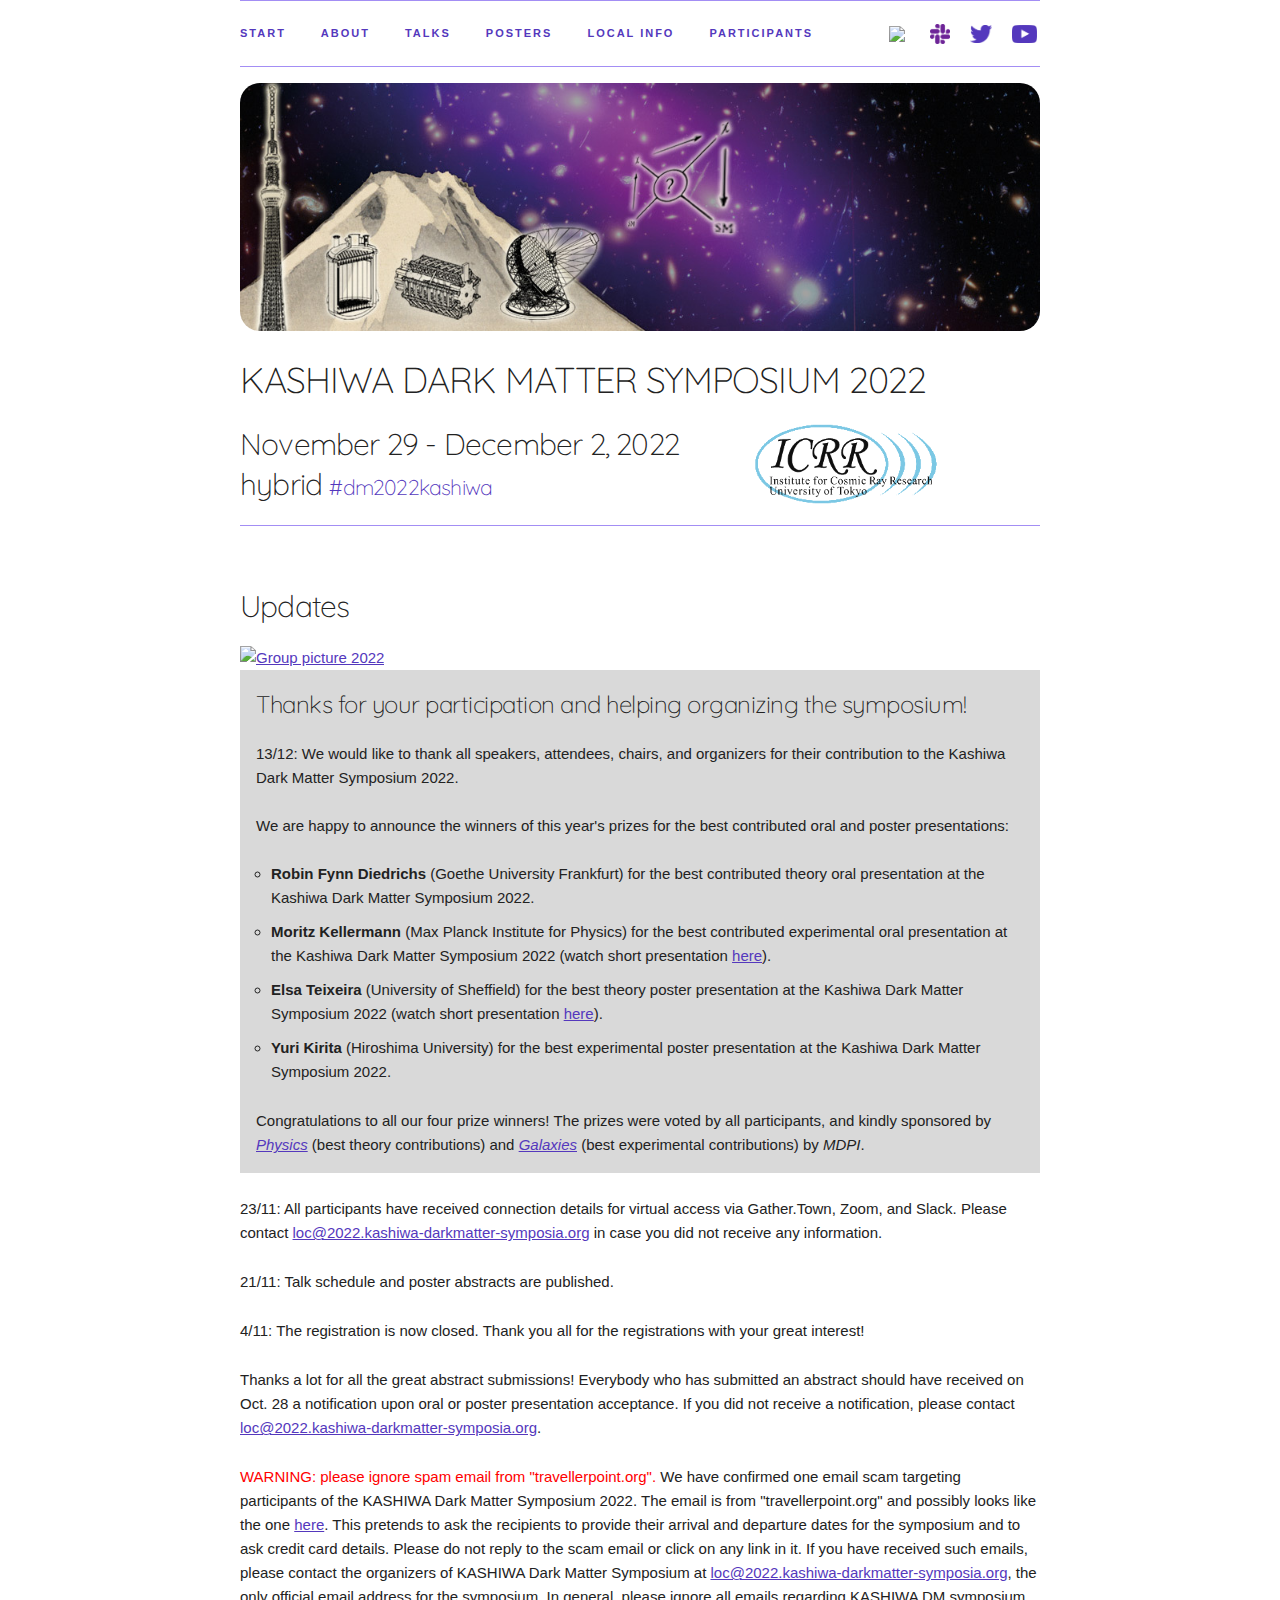
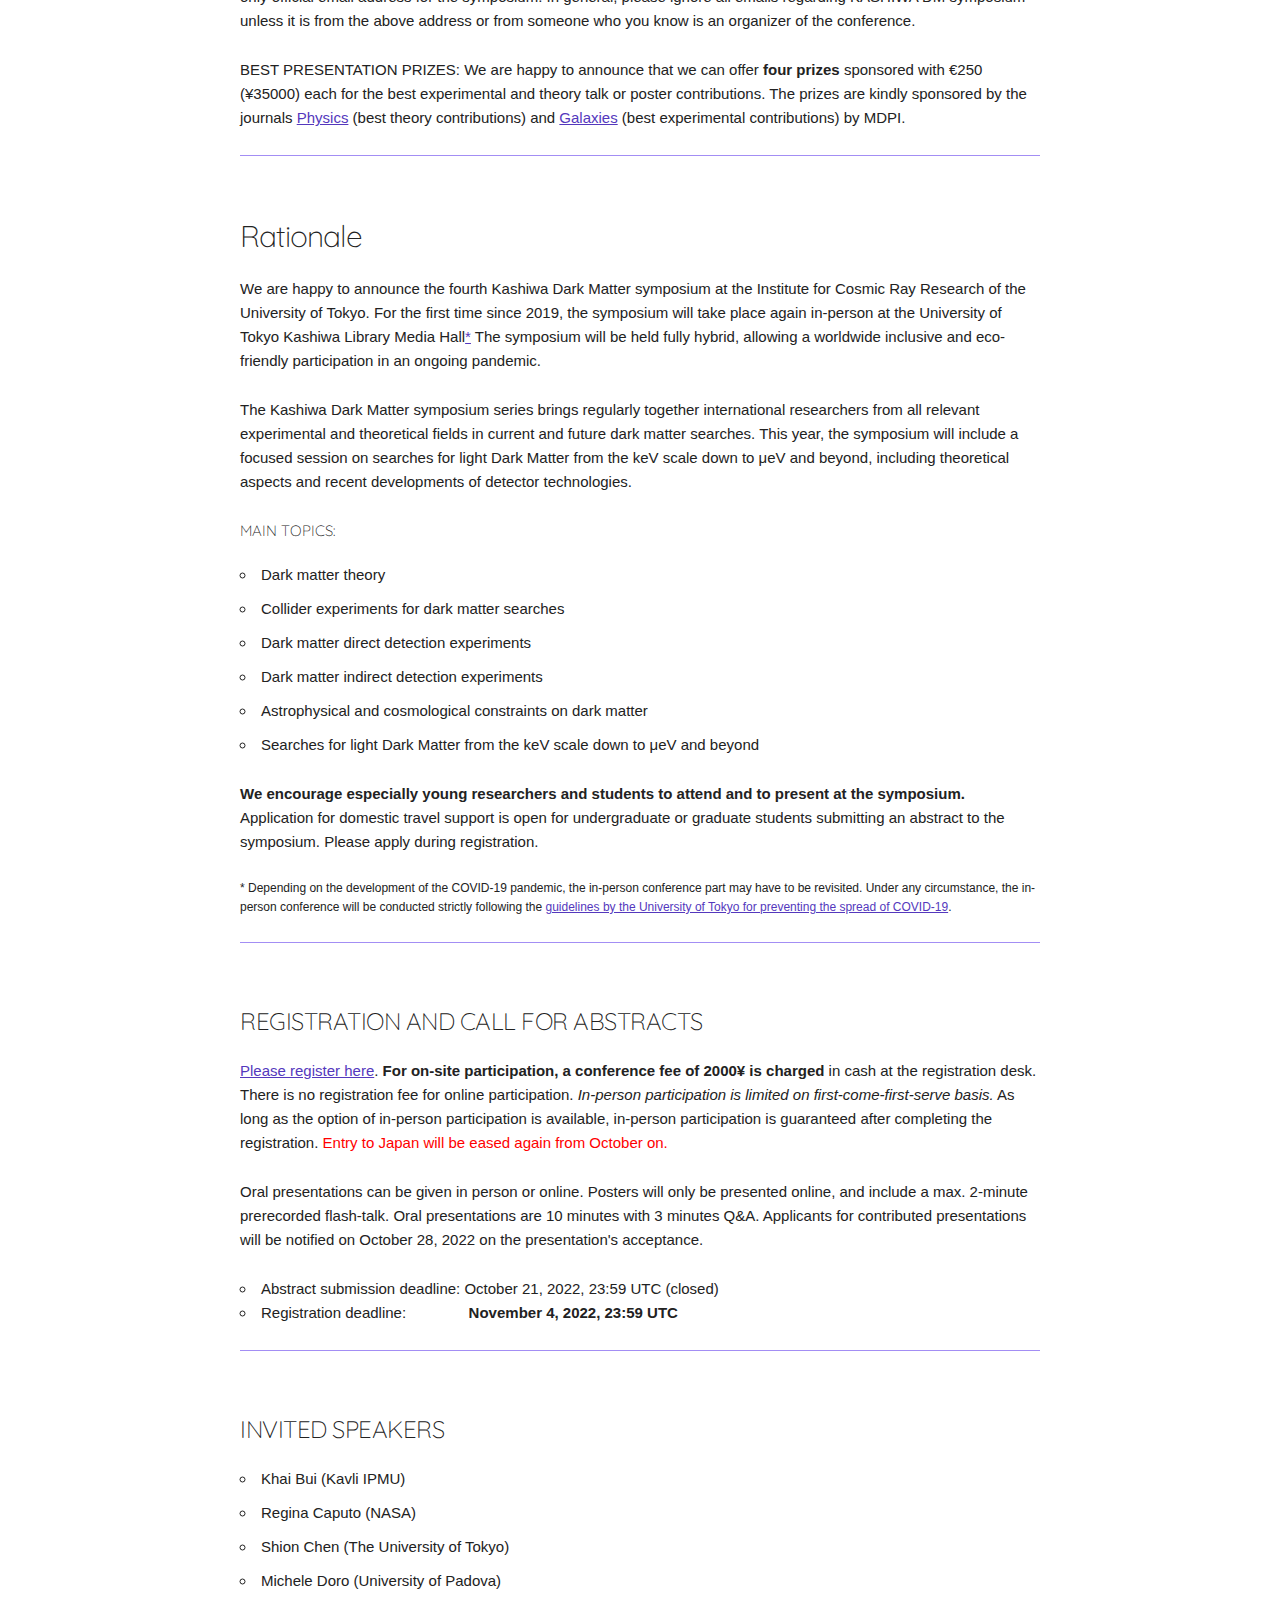
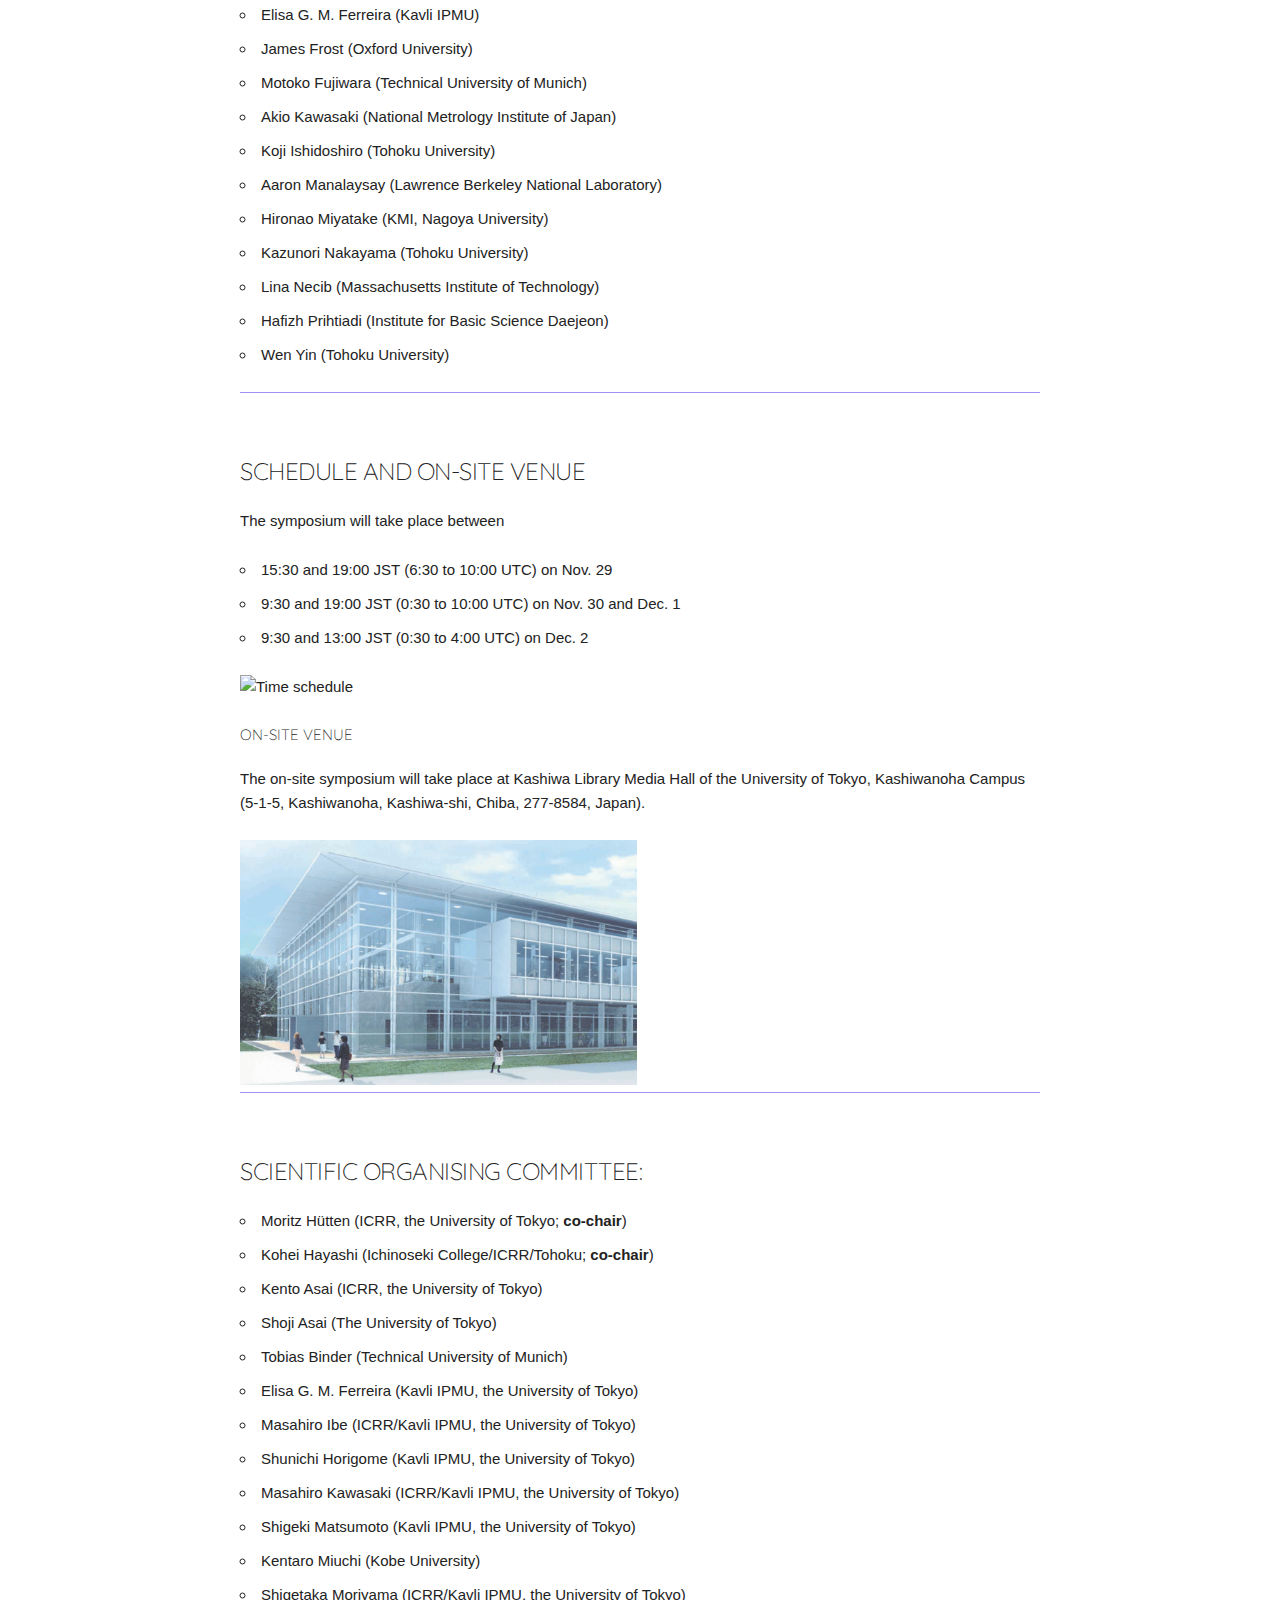
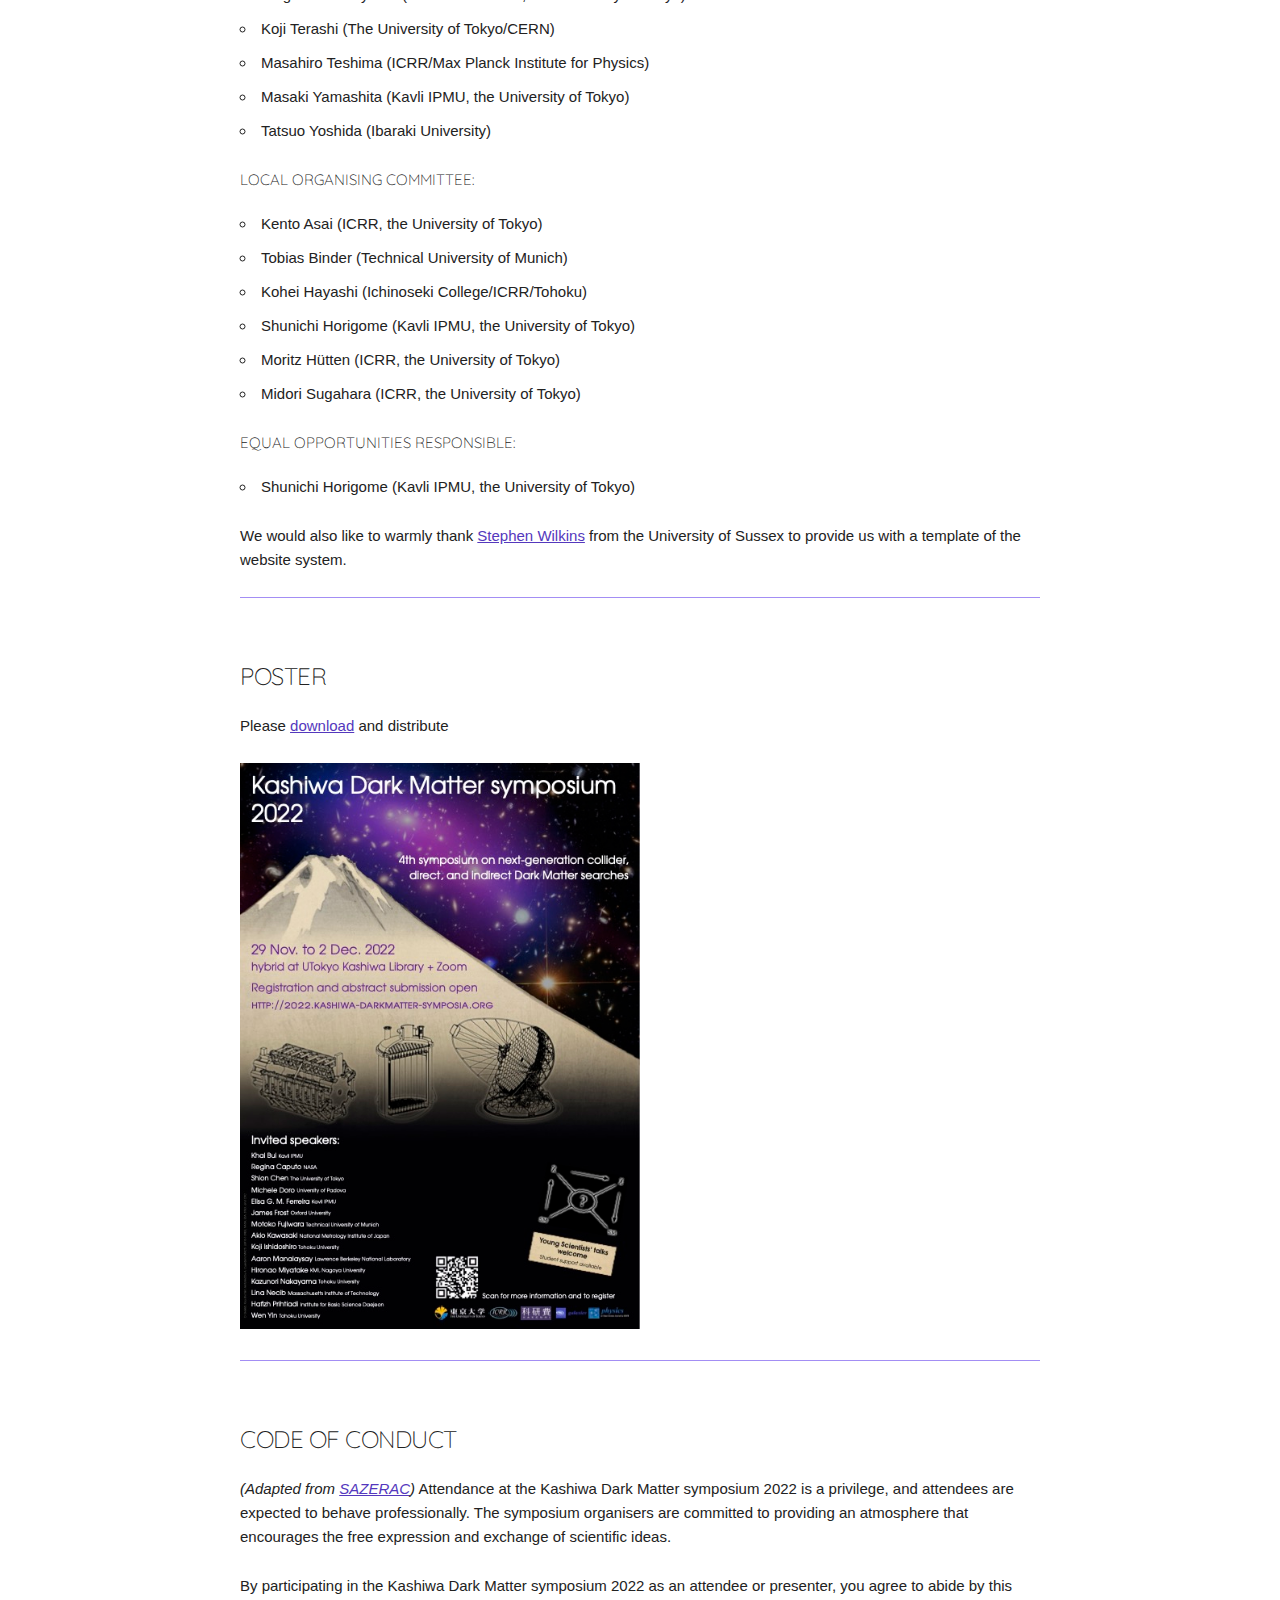
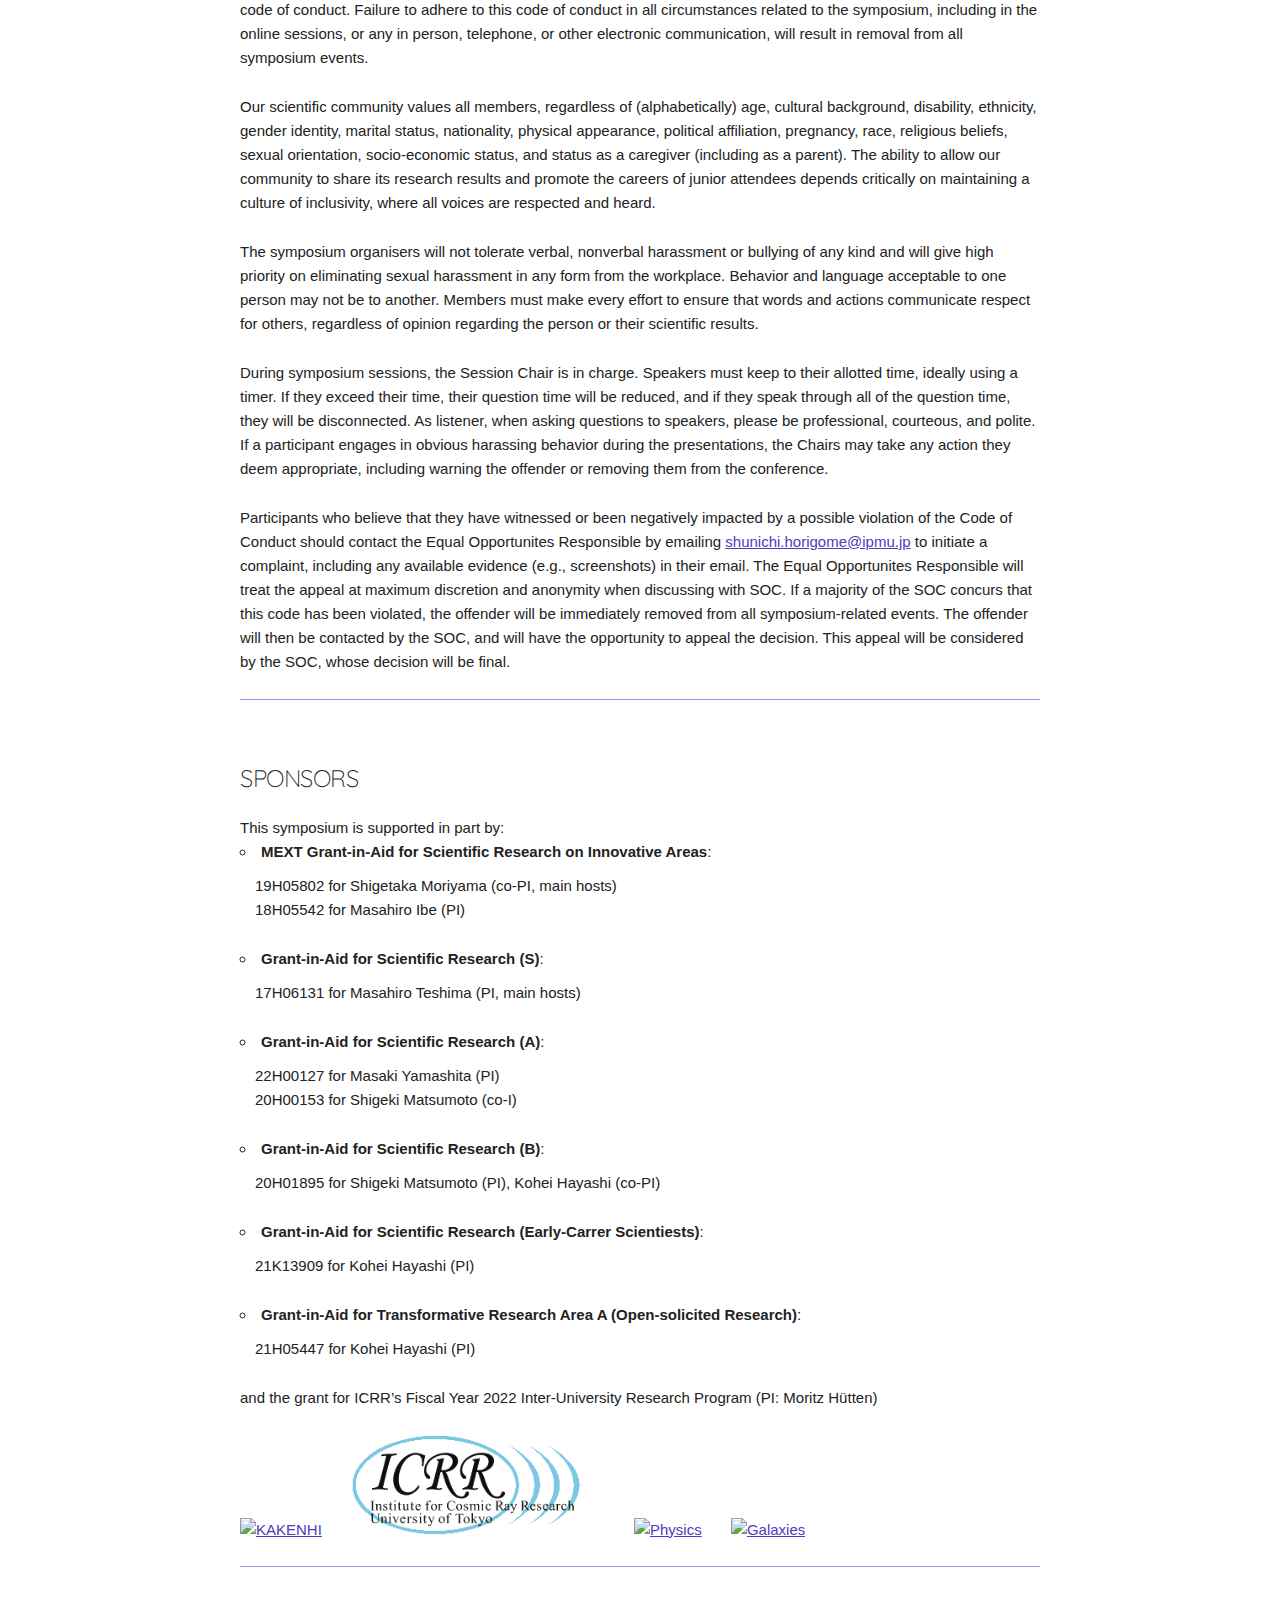
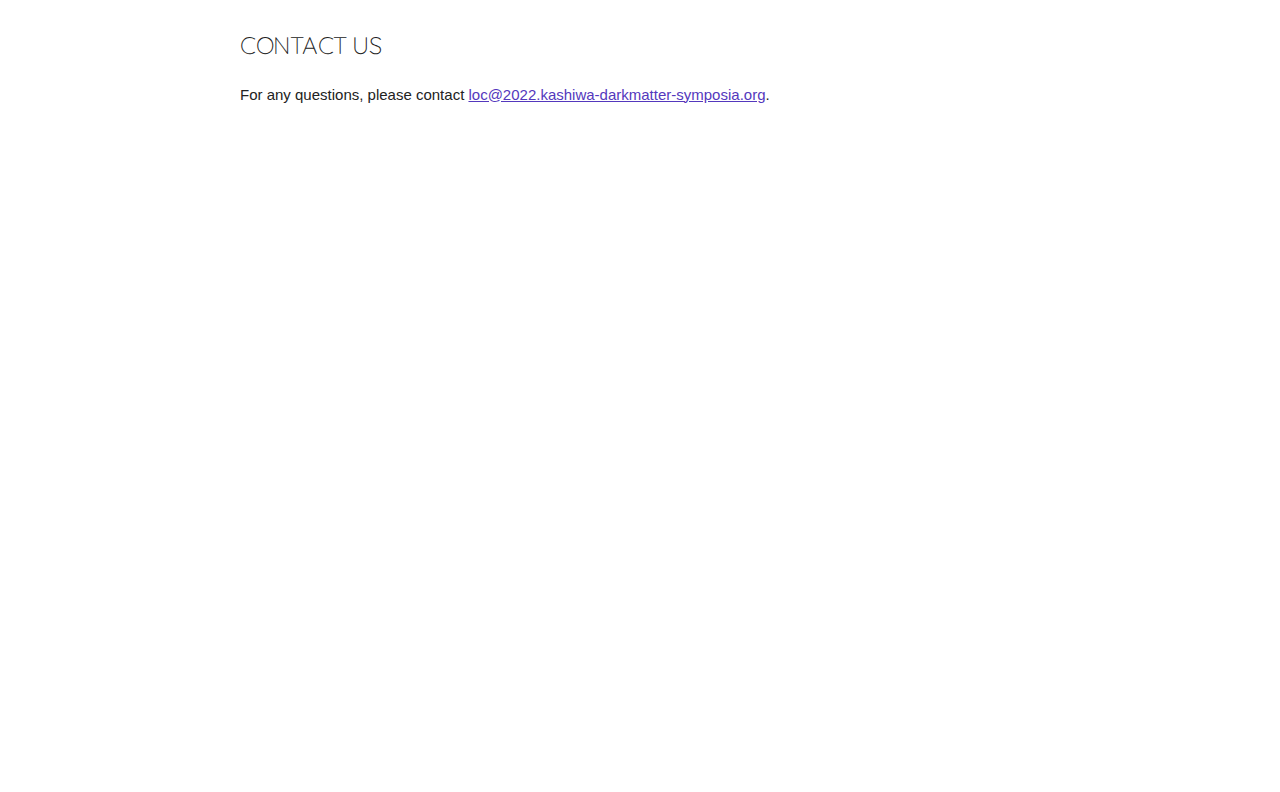
==== commit 02a4e346: "group picture added" ====
--- a/index.html
+++ b/index.html
@@ -193,6 +193,27 @@
       <div class="docs-section" id="updates">
       <h4>Updates</h4>
 
+<a href="images/group_pic_2022.png">
+    <img src="images/group_pic_2022.jpg" width="100%" alt="Group picture 2022">
+</a>
+
+<div style="width:96%;background-color:#d9d9d9;padding:2%;"> 
+
+<h5>Thanks for your participation and helping organizing the symposium!</h5>
+
+ 13/12: We would like to thank all speakers, attendees, chairs, and organizers for their contribution to the Kashiwa Dark Matter Symposium 2022.
+ <br> <br>
+ We are happy to announce the winners of this year's prizes for the best contributed oral and poster presentations:<br><br>
+       <ul style="list-style-position: outside;margin-left: 0;padding-left: 1em;">
+          <li><b>Robin Fynn Diedrichs</b> (Goethe University Frankfurt) for the best contributed theory oral presentation at the Kashiwa Dark Matter Symposium 2022.</li>
+          <li><b>Moritz Kellermann</b> (Max Planck Institute for Physics) for the best contributed experimental oral presentation at the Kashiwa Dark Matter Symposium 2022 (watch short presentation <a href="https://youtu.be/fusXFyLU_zQ" target=_blank  >here</a>).</li>
+          <li><b>Elsa Teixeira</b> (University of Sheffield) for the best theory poster presentation at the Kashiwa Dark Matter Symposium 2022 (watch short presentation <a href="https://youtu.be/LbGPKa1Ryrc" target=_blank  >here</a>).</li>
+          <li><b>Yuri Kirita</b> (Hiroshima University) for the best experimental poster presentation at the Kashiwa Dark Matter Symposium 2022.</li>
+      </ul>
+Congratulations to all our four prize winners! The prizes were voted by all participants, and kindly sponsored by <a href="https://www.mdpi.com/journal/physics" target=_blank><i>Physics</i></a> (best theory contributions) and <a href="https://www.mdpi.com/journal/galaxies" target=_blank><i>Galaxies</i></a> (best experimental contributions) by <i>MDPI</i>.
+ </div>
+ 
+<br>
        <p>23/11: All participants have received connection details for virtual access via Gather.Town, Zoom, and Slack. Please contact <a href="mailto:loc@2022.kashiwa-darkmatter-symposia.org">loc@2022.kashiwa-darkmatter-symposia.org</a> in case you did not receive any information.</p>
 
        <p>21/11: Talk schedule and poster abstracts are published.</p>
